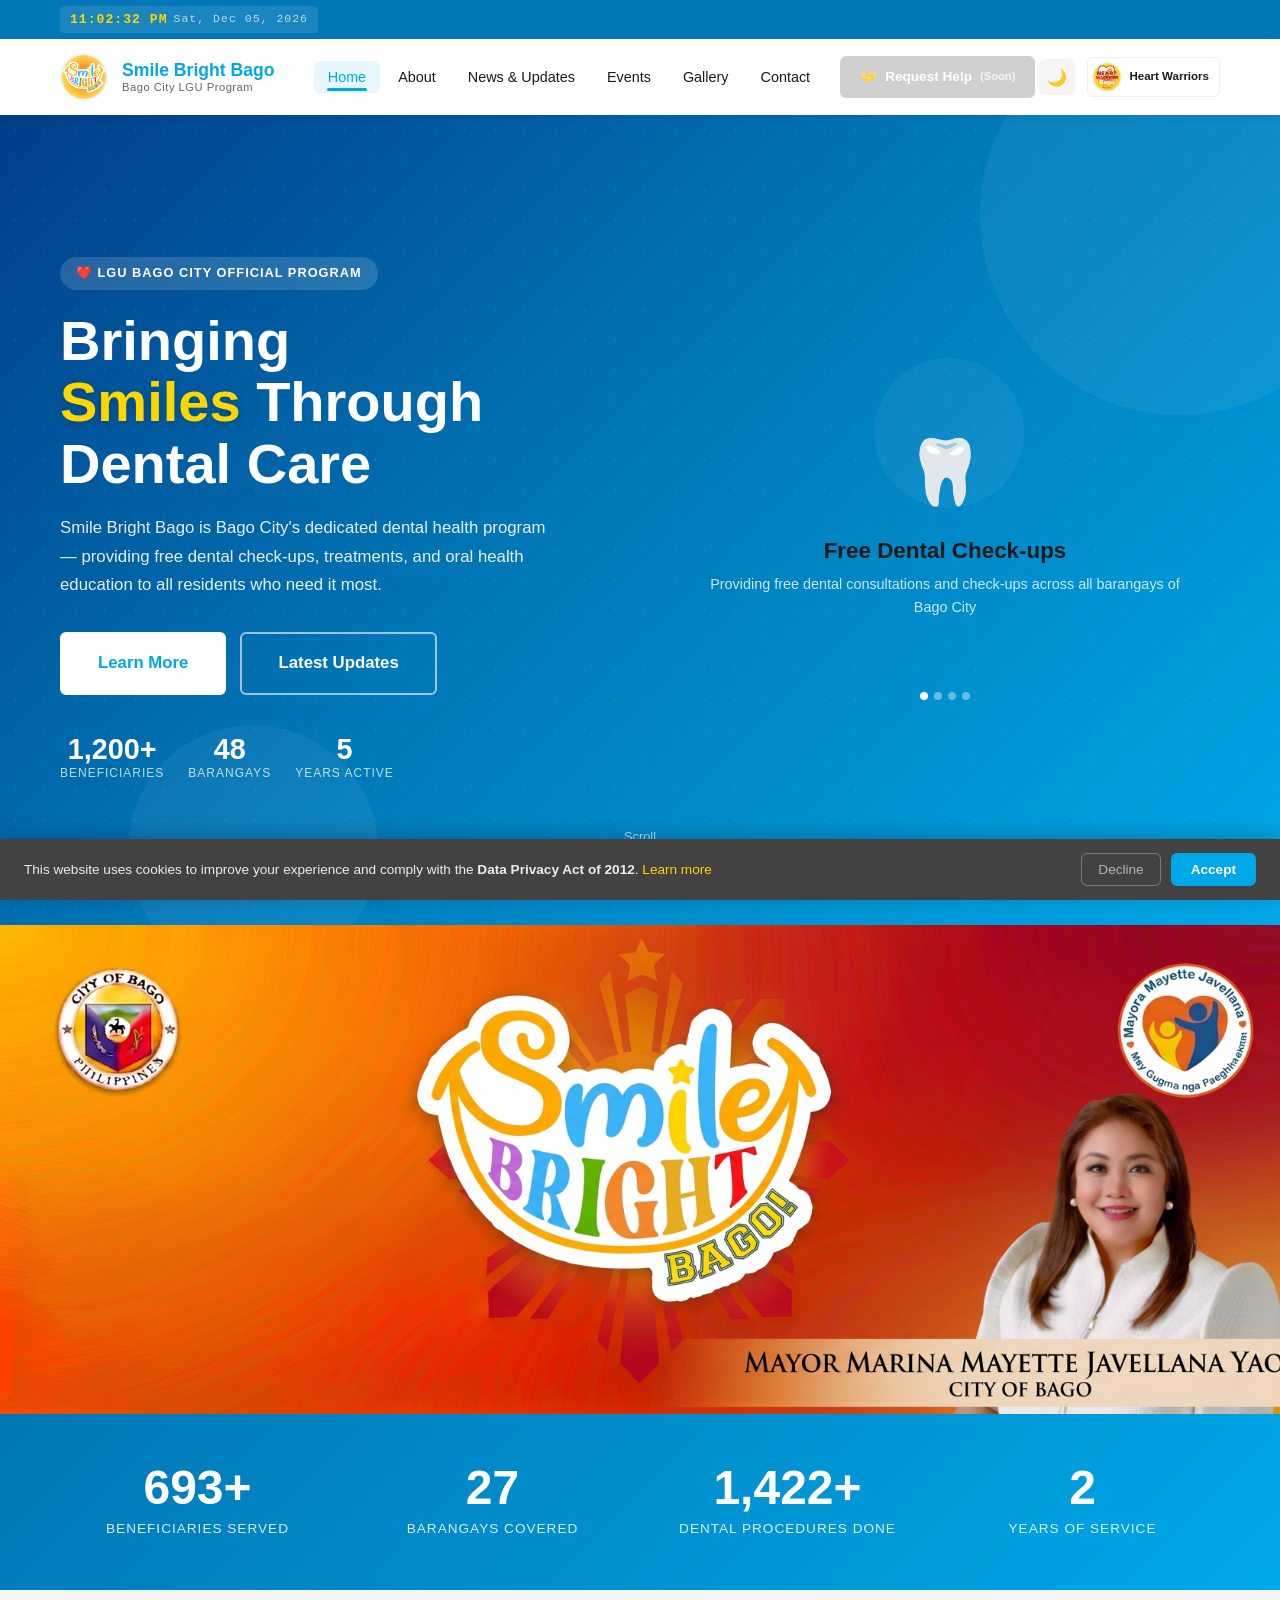
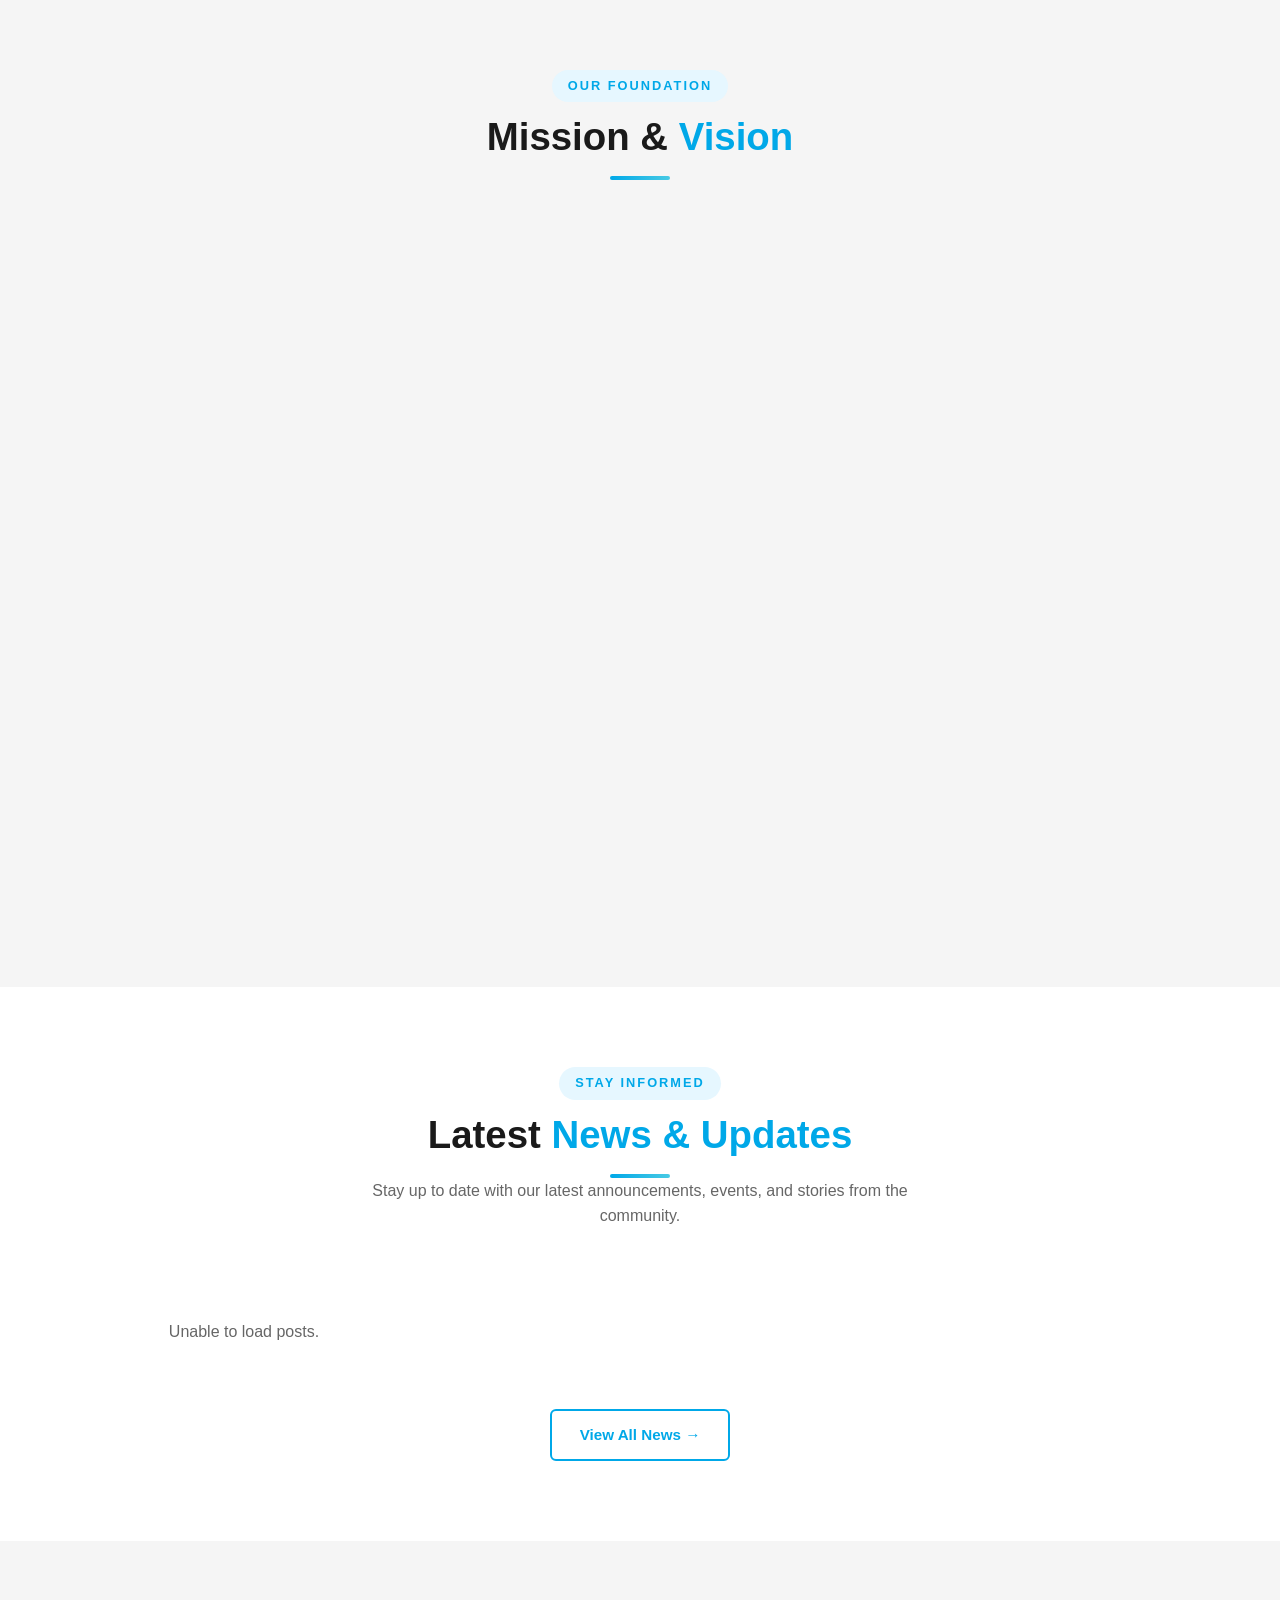
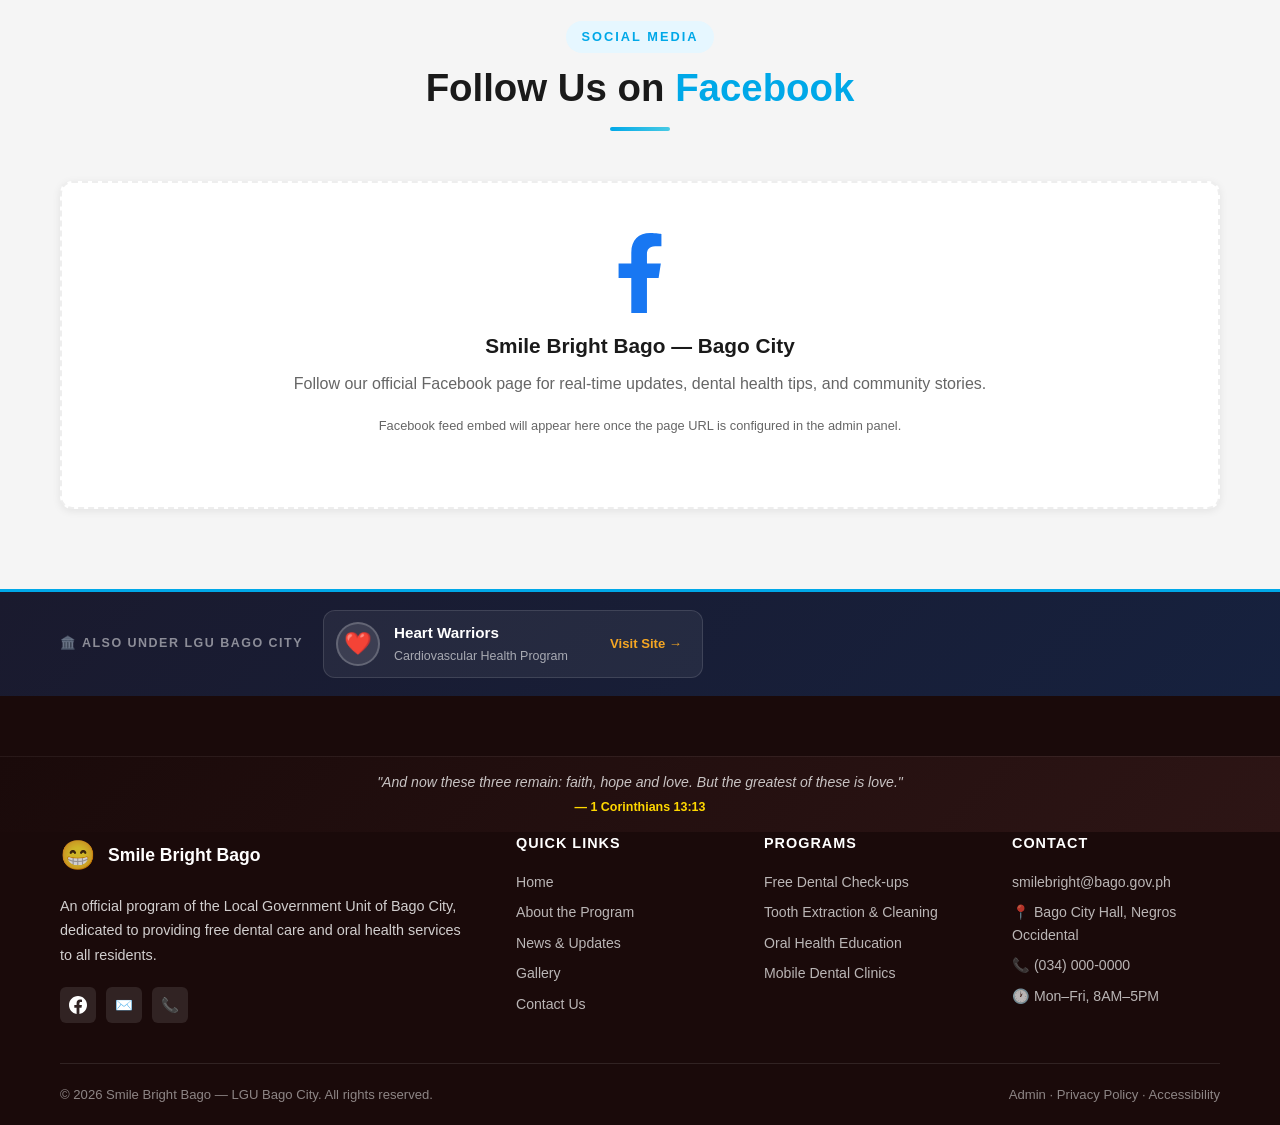
==== index.html @ 0782ac52 "Fix manifest, add SEO tags, og:image, Twitter cards, canonical, sitemap, robots.txt" ====
﻿<!DOCTYPE html>
<html lang="en">
<head>
  <meta charset="UTF-8">
  <meta name="viewport" content="width=device-width, initial-scale=1.0">
  <meta name="description" content="Smile Bright Bago - Official LGU Program of Bago City. Bringing smiles through dental health care.">
  <meta property="og:title" content="Smile Bright Bago | Bago City LGU">
  <meta property="og:description" content="Bringing smiles through dental health in Bago City. Official program website.">
  <meta property="og:type" content="website">
  <meta property="og:url" content="https://smile-bright-bago.vercel.app">
  <meta property="og:image" content="https://smile-bright-bago.vercel.app/assets/images/cover.png">
  <meta property="og:site_name" content="Smile Bright Bago — LGU Bago City">
  <meta name="twitter:card" content="summary_large_image">
  <meta name="twitter:title" content="Smile Bright Bago | Bago City LGU">
  <meta name="twitter:description" content="Bringing smiles through dental health in Bago City. Official program website.">
  <meta name="twitter:image" content="https://smile-bright-bago.vercel.app/assets/images/cover.png">
  <link rel="canonical" href="https://smile-bright-bago.vercel.app">
  <title>Smile Bright Bago | LGU Bago City Program</title>
  <link rel="stylesheet" href="assets/css/main.css">
  <link rel="stylesheet" href="assets/css/mobile-enhancements.css">
  <link rel="icon" href="assets/images/logo.png" type="image/png">
  <link rel="manifest" href="manifest.json">
  <meta name="theme-color" content="#0077b6">
  <meta name="apple-mobile-web-app-capable" content="yes">
  <meta name="apple-mobile-web-app-title" content="Smile Bright Bago">
</head>
<body>

<!-- Top Bar -->
<div class="topbar">
  <div class="container">
    <div class="topbar-left">
      <span id="dyn-topbar-text1">Local Government Unit of Bago City</span>
      <span>|</span>
      <span id="dyn-topbar-text2">Official Program Website</span>
    </div>
    <div class="topbar-right">
      <div class="digital-clock" id="digitalClock">
        
        <span class="clock-time" id="clockTime">--:--:--</span>
        <span class="clock-date" id="clockDate">--- --, ----</span>
      </div>
      <a href="mailto:smilebright@bago.gov.ph">smilebright@bago.gov.ph</a>
      
    </div>
  </div>
</div>

<!-- Header -->
<header class="site-header">
  <div class="container">
    <nav class="navbar">
      <a href="index.html" class="navbar-brand">
        <img src="assets/images/logo.png" alt="Smile Bright Bago Logo" class="brand-logo">
        <div class="brand-text">
          <div class="brand-name" id="dyn-brand-name">Smile Bright Bago</div>
          <div class="brand-sub" id="dyn-brand-tagline">Bago City LGU Program</div>
        </div>
      </a>
      <button class="hamburger" aria-label="Toggle menu" aria-expanded="false">
        <span></span><span></span><span></span>
      </button>
      <ul class="nav-menu">
        <li><a href="index.html" class="nav-link" id="dyn-nav-home">Home</a></li>
        <li><a href="about.html" class="nav-link" id="dyn-nav-about">About</a></li>
        <li><a href="news.html" class="nav-link" id="dyn-nav-news">News & Updates</a></li>
        <li><a href="events.html" class="nav-link" id="dyn-nav-events">Events</a></li>
        <li><a href="gallery.html" class="nav-link" id="dyn-nav-gallery">Gallery</a></li>
        <li><a href="contact.html" class="nav-link" id="dyn-nav-contact">Contact</a></li>
        <li class="nav-cta">
          <a href="#" class="btn btn-disabled btn-sm" title="Coming Soon">
            🤝 <span id="dyn-nav-cta">Request Help</span> <span style="font-size:.7rem;opacity:.8">(Soon)</span>
          </a>
        </li>
        <li>
          <button class="dark-mode-toggle" id="darkModeToggle" aria-label="Toggle dark mode" title="Toggle dark mode">🌙</button>
        </li>
        <li class="nav-sister-site">
          <a href="https://heart-warriors.vercel.app" target="_blank" rel="noopener" class="sister-nav-link" title="Visit Heart Warriors — Cardiovascular Health Program">
            <picture>
              <source srcset="assets/images/hw-logo.webp" type="image/webp">
              <img src="assets/images/hw-logo.png" alt="Heart Warriors" class="sister-nav-logo">
            </picture>
            <span class="sister-nav-label">Heart Warriors</span>
          </a>
        </li>
      </ul>
    </nav>
  </div>
</header>

<!-- Hero -->
<section class="hero">
  <div class="hero-bg-pattern"></div>
  <div class="hero-shapes">
    <div class="hero-shape hero-shape-1"></div>
    <div class="hero-shape hero-shape-2"></div>
    <div class="hero-shape hero-shape-3"></div>
  </div>
  <div class="container">
    <div class="hero-content">
      <div class="hero-text">
        <div class="hero-badge" id="dyn-hero-badge">❤️ LGU Bago City Official Program</div>
        <h1 class="hero-title">
          <span id="dyn-hero-title-line1">Bringing</span><br>
          <span class="highlight" id="dyn-hero-title-highlight">Smiles</span> <span id="dyn-hero-title-line2">Through Dental Care</span>
        </h1>
        <p class="hero-desc" id="dyn-hero-description">
          Smile Bright Bago is Bago City's dedicated dental health program —
          providing free dental check-ups, treatments, and oral health education to all residents who need it most.
        </p>
        <div class="hero-actions">
          <a href="about.html" class="btn btn-white btn-lg" id="dyn-hero-btn1">Learn More</a>
          <a href="news.html" class="btn btn-outline btn-lg" id="dyn-hero-btn2" style="border-color:rgba(255,255,255,.6);color:#fff">
            Latest Updates
          </a>
        </div>
        <div class="hero-stats">
          <div class="hero-stat">
            <div class="stat-num" id="dyn-hero-stat1-num" data-counter data-target="1200" data-suffix="+">0</div>
            <div class="stat-label" id="dyn-hero-stat1-label">Beneficiaries</div>
          </div>
          <div class="hero-stat">
            <div class="stat-num" id="dyn-hero-stat2-num" data-counter data-target="48" data-suffix="">0</div>
            <div class="stat-label" id="dyn-hero-stat2-label">Barangays</div>
          </div>
          <div class="hero-stat">
            <div class="stat-num" id="dyn-hero-stat4-num" data-counter data-target="5" data-suffix="">0</div>
            <div class="stat-label" id="dyn-hero-stat4-label">Years Active</div>
          </div>
        </div>
      </div>
      <div class="hero-image-wrap">
        <div class="hero-img-card" style="height:360px;position:relative;overflow:hidden;display:flex;flex-direction:column;align-items:center;justify-content:center;background:transparent;border:none;box-shadow:none;backdrop-filter:none">

          <!-- Slide 1: Free Dental Check-ups -->
          <div class="hero-slide active" id="slide-0">
            <div style="font-size:4rem;margin-bottom:12px">🦷</div>
            <div class="card-title">Free Dental Check-ups</div>
            <div class="card-sub">Providing free dental consultations and check-ups across all barangays of Bago City</div>
          </div>

          <!-- Slide 2: Dental Treatments -->
          <div class="hero-slide" id="slide-1">
            <div style="font-size:4rem;margin-bottom:12px">😁</div>
            <div class="card-title">Dental Treatments</div>
            <div class="card-sub">Free tooth extraction, cleaning, and basic dental procedures for all residents</div>
          </div>

          <!-- Slide 3: Oral Health Education -->
          <div class="hero-slide" id="slide-2">
            <div style="font-size:4rem;margin-bottom:12px">📚</div>
            <div class="card-title">Oral Health Education</div>
            <div class="card-sub">Mayor Mayette Javellana and LGU Bago City promoting dental health awareness</div>
          </div>

          <!-- Slide 4: Logo -->
          <div class="hero-slide" id="slide-3">
            <img src="assets/images/logo.png" alt="Smile Bright Bago Logo"
                 style="width:130px;height:130px;border-radius:50%;object-fit:cover;margin:0 auto 16px;border:4px solid rgba(255,255,255,.3);box-shadow:0 8px 30px rgba(0,0,0,.2);">
            <div class="card-title" id="dyn-card-title">Smile Bright Bago</div>
            <div class="card-sub" id="dyn-card-subtitle">Bago City, Negros Occidental</div>
          </div>

          <!-- Dots -->
          <div style="display:flex;justify-content:center;gap:6px;margin-top:16px;position:absolute;bottom:0;left:0;right:0">
            <span class="hero-dot active" onclick="goToSlide(0)"></span>
            <span class="hero-dot" onclick="goToSlide(1)"></span>
            <span class="hero-dot" onclick="goToSlide(2)"></span>
            <span class="hero-dot" onclick="goToSlide(3)"></span>
          </div>

        </div>
      </div>
    </div>
  </div>
  <div class="hero-scroll">
    <span>Scroll</span>
    <div class="hero-scroll-line"></div>
  </div>
</section>

<!-- Cover Photo Banner -->
<div class="cover-banner-wrap">
  <picture>
    <img src="assets/images/cover.png"
         alt="Smile Bright Bago City — Mayor Marina Mayette Javellana Yao"
         class="cover-banner-img" loading="eager" fetchpriority="high">
  </picture>
</div>

<!-- Stats Bar -->
<div class="stats-bar">
  <div class="container">
    <div class="stats-grid">
      <div class="stat-item">
        <div class="num" id="dyn-stat1-num" data-counter data-target="1200" data-suffix="+">0</div>
        <div class="label" id="dyn-stat1-label">Beneficiaries Served</div>
      </div>
      <div class="stat-item">
        <div class="num" id="dyn-stat2-num" data-counter data-target="48">0</div>
        <div class="label" id="dyn-stat2-label">Barangays Covered</div>
      </div>
      <div class="stat-item">
        <div class="num" id="dyn-stat3-num" data-counter data-target="2500" data-suffix="+">0</div>
        <div class="label" id="dyn-stat3-label">Dental Procedures Done</div>
      </div>
      <div class="stat-item">
        <div class="num" id="dyn-stat4-num" data-counter data-target="5">0</div>
        <div class="label" id="dyn-stat4-label">Years of Service</div>
      </div>
    </div>
  </div>
</div>

<!-- Mission & Vision -->
<section class="section" style="background:var(--gray-100)">
  <div class="container">
    <div class="section-header" data-aos>
      <span class="section-label">Our Foundation</span>
      <h2 class="section-title">Mission & <span>Vision</span></h2>
      <div class="divider"></div>
    </div>
    <div class="mv-grid stagger-children">
      <div class="mv-card" data-aos>
        <div class="mv-icon">🎯</div>
        <h3>Our Mission</h3>
        <p id="dyn-mission">
          To provide accessible, compassionate, and quality dental health care
          to all residents of Bago City — especially children, senior citizens, and the underprivileged —
          through free dental services, oral health education, and community outreach programs that promote healthy smiles and overall well-being.
        </p>
      </div>
      <div class="mv-card" data-aos>
        <div class="mv-icon">🌟</div>
        <h3>Our Vision</h3>
        <p id="dyn-vision">
          A Bago City where every resident has access to quality dental care, where
          no one suffers from preventable dental problems, and where every child and adult
          enjoys a healthy, confident smile through the support of their local government.
        </p>
      </div>
      <div class="mv-card" data-aos>
        <div class="mv-icon">💪</div>
        <h3>Core Values</h3>
        <p id="dyn-core-values">
          <strong>Compassion</strong> — We serve with genuine care.<br>
          <strong>Integrity</strong> — We act with honesty and transparency.<br>
          <strong>Excellence</strong> — We strive for the best outcomes.<br>
          <strong>Community</strong> — We believe in the power of togetherness.
        </p>
      </div>
      <div class="mv-card" data-aos>
        <div class="mv-icon">🏛️</div>
        <h3>LGU Commitment</h3>
        <p id="dyn-lgu-commitment">
          The Local Government Unit of Bago City fully supports Smile Bright Bago as a flagship
          dental health program, allocating resources, dental professionals, and mobile dental clinics to ensure
          sustainable and impactful service delivery to all barangays.
        </p>
      </div>
    </div>
  </div>
</section>

<!-- Latest News -->
<section class="section">
  <div class="container">
    <div class="section-header" data-aos>
      <span class="section-label">Stay Informed</span>
      <h2 class="section-title">Latest <span>News & Updates</span></h2>
      <div class="divider"></div>
      <p class="section-desc mt-2">Stay up to date with our latest announcements, events, and stories from the community.</p>
    </div>
    <div class="news-grid stagger-children" id="latestPosts">
      <!-- Loaded dynamically -->
      <article class="card news-featured">
        <img class="card-img" src="assets/images/placeholder.jpg" alt="Loading..." style="background:#fdecea">
        <div class="card-body">
          <span class="card-category">Announcements</span>
          <h3 class="card-title"><a href="#">Smile Bright Bago Conducts Free Dental Mission in Barangay Poblacion</a></h3>
          <p class="card-excerpt">The Smile Bright Bago program successfully provided free dental check-ups and treatments to 150 residents in Barangay Poblacion, bringing healthy smiles to the community.</p>
          <div class="card-meta">
            <span>📅 May 1, 2026</span>
            <span>👁 245 views</span>
          </div>
        </div>
      </article>
      <article class="card">
        <img class="card-img" src="assets/images/placeholder.jpg" alt="Loading..." style="background:#fdecea">
        <div class="card-body">
          <span class="card-category">Events</span>
          <h3 class="card-title"><a href="#">Free Dental Mission — Barangay Mailum</a></h3>
          <p class="card-excerpt">Join us for a free dental mission in Barangay Mailum. All residents are welcome for free check-ups, cleaning, and tooth extraction.</p>
          <div class="card-meta"><span>📅 Apr 28, 2026</span></div>
        </div>
      </article>
      <article class="card">
        <img class="card-img" src="assets/images/placeholder.jpg" alt="Loading..." style="background:#fdecea">
        <div class="card-body">
          <span class="card-category">Stories</span>
          <h3 class="card-title"><a href="#">"My Smile is Back!" — Aling Rosa's Story</a></h3>
          <p class="card-excerpt">A touching story of how free dental treatment from Smile Bright Bago gave a 65-year-old grandmother her confidence back.</p>
          <div class="card-meta"><span>📅 Apr 20, 2026</span></div>
        </div>
      </article>
    </div>
    <div class="text-center mt-3" data-aos>
      <a href="news.html" class="btn btn-outline">View All News →</a>
    </div>
  </div>
</section>

<!-- Gallery Preview -->
<section class="section" style="background:var(--gray-100)" id="homeGallerySection">
  <div class="container">
    <div class="section-header" data-aos>
      <span class="section-label">Moments</span>
      <h2 class="section-title">Photo <span>Gallery</span></h2>
      <div class="divider"></div>
    </div>
    <div class="gallery-grid" id="galleryGrid" style="grid-template-columns:repeat(auto-fill,minmax(200px,1fr))"></div>
    <div class="text-center mt-3" data-aos>
      <a href="gallery.html" class="btn btn-outline">View Full Gallery →</a>
    </div>
  </div>
</section>

<!-- Facebook Feed Placeholder -->
<section class="section fb-section">
  <div class="container">
    <div class="section-header" data-aos>
      <span class="section-label">Social Media</span>
      <h2 class="section-title">Follow Us on <span>Facebook</span></h2>
      <div class="divider"></div>
    </div>
    <div class="fb-placeholder" data-aos>
      <div class="fb-icon"><span class="social-icon icon-facebook" style="width:80px;height:80px;display:block;margin:0 auto"></span></div>
      <h3>Smile Bright Bago — Bago City</h3>
      <p>Follow our official Facebook page for real-time updates, dental health tips, and community stories.</p>
      
      <p style="margin-top:16px;font-size:.8rem;color:var(--text-muted)">
        Facebook feed embed will appear here once the page URL is configured in the admin panel.
      </p>
    </div>
  </div>
</section>

<!-- Sister Programs Banner -->
<section class="sister-programs-bar">
  <div class="container">
    <span class="sister-label">🏛️ Also under LGU Bago City</span>
    <a href="https://heart-warriors.vercel.app" target="_blank" rel="noopener" class="sister-link">
      <div class="sister-logo-emoji">❤️</div>
      <div class="sister-info">
        <strong>Heart Warriors</strong>
        <span>Cardiovascular Health Program</span>
      </div>
      <span class="sister-arrow">Visit Site →</span>
    </a>
  </div>
</section>

<!-- Footer -->
<footer class="site-footer">
  <div class="container">
    <div class="footer-grid">
      <div>
        <div class="footer-brand">
          <div style="font-size:1.8rem">😁</div>
          <span class="footer-brand-name">Smile Bright Bago</span>
        </div>
        <p class="footer-desc" id="dyn-footer-desc">
          An official program of the Local Government Unit of Bago City,
          dedicated to providing free dental care and oral health services to all residents.
        </p>
        <div class="footer-social">
          <a href="https://www.facebook.com/profile.php?id=61589233370202" target="_blank" rel="noopener" class="social-btn" title="Facebook">
            <svg xmlns="http://www.w3.org/2000/svg" viewBox="0 0 24 24" width="18" height="18" fill="currentColor" aria-hidden="true"><path d="M24 12.073C24 5.405 18.627 0 12 0S0 5.405 0 12.073C0 18.1 4.388 23.094 10.125 24v-8.437H7.078v-3.49h3.047V9.41c0-3.025 1.792-4.697 4.533-4.697 1.312 0 2.686.236 2.686.236v2.97h-1.513c-1.491 0-1.956.93-1.956 1.886v2.267h3.328l-.532 3.49h-2.796V24C19.612 23.094 24 18.1 24 12.073z"/></svg>
          </a>
          <a href="#" id="dyn-social-email" class="social-btn" title="Email">✉️</a>
          <a href="#" class="social-btn" title="Phone">📞</a>
        </div>
      </div>
      <div class="footer-col">
        <h4 id="dyn-footer-section1">Quick Links</h4>
        <div class="footer-links">
          <a href="index.html">Home</a>
          <a href="about.html">About the Program</a>
          <a href="news.html">News & Updates</a>
          <a href="gallery.html">Gallery</a>
          <a href="contact.html">Contact Us</a>
        </div>
      </div>
      <div class="footer-col">
        <h4 id="dyn-footer-section2">Programs</h4>
        <div class="footer-links">
          <a href="#">Free Dental Check-ups</a>
          <a href="#">Tooth Extraction & Cleaning</a>
          <a href="#">Oral Health Education</a>
          <a href="#">Mobile Dental Clinics</a>
        </div>
      </div>
      <div class="footer-col">
        <h4 id="dyn-footer-section3">Contact</h4>
        <div class="footer-links">
          <a href="mailto:smilebright@bago.gov.ph" id="dyn-social-email"><span id="dyn-social-email-text">smilebright@bago.gov.ph</span></a>
          <a href="#">📍 Bago City Hall, Negros Occidental</a>
          <a href="#" id="dyn-social-phone">📞 (034) 000-0000</a>
          <a href="#">🕐 Mon–Fri, 8AM–5PM</a>
        </div>
      </div>
    </div>
    <div class="footer-bottom">
      <span id="dyn-footer-copyright">© 2026 Smile Bright Bago — LGU Bago City. All rights reserved.</span>
      <span>
        <a href="admin/index.html">Admin</a> ·
        <a href="#">Privacy Policy</a> ·
        <a href="#">Accessibility</a>
      </span>
    </div>
  </div>
</footer>

<!-- Lightbox -->
<div class="lightbox" id="lightbox" role="dialog" aria-modal="true" aria-label="Image viewer">
  <div class="lightbox-inner">
    <button class="lightbox-close" onclick="closeLightbox()" aria-label="Close">✕</button>
    <button class="lightbox-nav lightbox-prev" onclick="lightboxNav(-1)" aria-label="Previous">‹</button>
    <img id="lightboxImg" src="" alt="Gallery image">
    <button class="lightbox-nav lightbox-next" onclick="lightboxNav(1)" aria-label="Next">›</button>
    <p class="lightbox-caption" id="lightboxCaption"></p>
  </div>
</div>

<div class="toast-container"></div>
<script src="assets/js/main.js"></script>
<script src="assets/js/content-loader.js"></script>
</body>
</html>
---- assets/css/main.css ----
/* ============================================================
   Smile Bright Bago - Main Stylesheet
   Dental Health Program | Bago City LGU
   ============================================================ */

/* ---------- CSS Variables ---------- */
:root {
  --red-dark:    #0077b6;
  --red-main:    #00a8e8;
  --red-light:   #48cae4;
  --red-pale:    #e6f7ff;
  --white:       #ffffff;
  --off-white:   #fafafa;
  --gray-100:    #f5f5f5;
  --gray-200:    #eeeeee;
  --gray-400:    #bdbdbd;
  --gray-600:    #757575;
  --gray-800:    #424242;
  --text-dark:   #1a1a1a;
  --text-muted:  #666666;
  --gold:        #f5a623;
  --shadow-sm:   0 2px 8px rgba(0,0,0,.08);
  --shadow-md:   0 4px 20px rgba(0,0,0,.12);
  --shadow-lg:   0 8px 40px rgba(0,0,0,.16);
  --radius-sm:   6px;
  --radius-md:   12px;
  --radius-lg:   20px;
  --transition:  all .3s ease;
  --font-main:   'Segoe UI', Arial, sans-serif;
  --max-width:   1200px;
}

/* ---------- Reset & Base ---------- */
*, *::before, *::after { box-sizing: border-box; margin: 0; padding: 0; }
html { scroll-behavior: smooth; font-size: 16px; }
body {
  font-family: var(--font-main);
  color: var(--text-dark);
  background: var(--white);
  line-height: 1.6;
  overflow-x: hidden;
}
img { max-width: 100%; height: auto; display: block; }
a { color: var(--red-main); text-decoration: none; transition: var(--transition); }
a:hover { color: var(--red-dark); }
ul { list-style: none; }
button { cursor: pointer; font-family: var(--font-main); }
input, textarea, select { font-family: var(--font-main); }

/* ---------- Utility ---------- */
.container { max-width: var(--max-width); margin: 0 auto; padding: 0 20px; }
.section { padding: 80px 0; }
.section-sm { padding: 50px 0; }
.text-center { text-align: center; }
.text-muted { color: var(--text-muted); }
.d-flex { display: flex; }
.align-center { align-items: center; }
.justify-between { justify-content: space-between; }
.gap-1 { gap: 8px; }
.gap-2 { gap: 16px; }
.gap-3 { gap: 24px; }
.mt-1 { margin-top: 8px; }
.mt-2 { margin-top: 16px; }
.mt-3 { margin-top: 24px; }
.mb-1 { margin-bottom: 8px; }
.mb-2 { margin-bottom: 16px; }
.mb-3 { margin-bottom: 24px; }
.hidden { display: none !important; }
.sr-only { position: absolute; width: 1px; height: 1px; overflow: hidden; clip: rect(0,0,0,0); }

/* ---------- Buttons ---------- */
.btn {
  display: inline-flex; align-items: center; gap: 8px;
  padding: 12px 28px; border-radius: var(--radius-sm);
  font-size: .95rem; font-weight: 600; border: 2px solid transparent;
  transition: var(--transition); white-space: nowrap;
}
.btn-primary {
  background: var(--red-main); color: var(--white); border-color: var(--red-main);
}
.btn-primary:hover {
  background: var(--red-dark); border-color: var(--red-dark); color: var(--white);
  transform: translateY(-2px); box-shadow: var(--shadow-md);
}
.btn-outline {
  background: transparent; color: var(--red-main); border-color: var(--red-main);
}
.btn-outline:hover {
  background: var(--red-main); color: var(--white);
  transform: translateY(-2px); box-shadow: var(--shadow-md);
}
.btn-white {
  background: var(--white); color: var(--red-main); border-color: var(--white);
}
.btn-white:hover {
  background: var(--red-pale); color: var(--red-dark);
  transform: translateY(-2px); box-shadow: var(--shadow-md);
}
.btn-sm { padding: 8px 18px; font-size: .85rem; }
.btn-lg { padding: 16px 36px; font-size: 1.05rem; }
.btn-disabled {
  background: var(--gray-400); color: var(--white); border-color: var(--gray-400);
  cursor: not-allowed; opacity: .7;
}
.btn-disabled:hover { transform: none; box-shadow: none; }

/* ---------- Section Headers ---------- */
.section-header { text-align: center; margin-bottom: 50px; }
.section-label {
  display: inline-block; background: var(--red-pale); color: var(--red-main);
  font-size: .8rem; font-weight: 700; letter-spacing: 2px; text-transform: uppercase;
  padding: 6px 16px; border-radius: 50px; margin-bottom: 12px;
}
.section-title {
  font-size: clamp(1.6rem, 3vw, 2.4rem); font-weight: 800;
  color: var(--text-dark); line-height: 1.2; margin-bottom: 14px;
}
.section-title span { color: var(--red-main); }
.section-desc { font-size: 1rem; color: var(--text-muted); max-width: 600px; margin: 0 auto; }
.divider {
  width: 60px; height: 4px; background: linear-gradient(90deg, var(--red-main), var(--red-light));
  border-radius: 2px; margin: 16px auto 0;
}

/* ---------- Top Bar ---------- */
.topbar {
  background: var(--red-dark); color: rgba(255,255,255,.85);
  font-size: .8rem; padding: 6px 0;
}
.topbar .container {
  display: flex; justify-content: space-between; align-items: center; flex-wrap: wrap; gap: 8px;
}
.topbar a { color: rgba(255,255,255,.85); }
.topbar a:hover { color: var(--white); }
.topbar-left, .topbar-right { display: flex; align-items: center; gap: 16px; }
/* Hide topbar-left text and email link, keep only the clock */
.topbar-left { display: none !important; }
.topbar-right a { display: none !important; }
.topbar .social-icon { display: none !important; }

/* ---------- Header / Navbar ---------- */
.site-header {
  background: var(--white); box-shadow: var(--shadow-sm);
  position: sticky; top: 0; z-index: 1000;
  transition: var(--transition);
}
.site-header.scrolled { box-shadow: var(--shadow-md); }
.navbar { display: flex; align-items: center; justify-content: space-between; padding: 14px 0; }
.navbar-brand { 
  display: flex; 
  align-items: center; 
  gap: 14px; 
  text-decoration: none;
}
.brand-logo {
  width: 48px; 
  height: 48px; 
  border-radius: 50%;
  object-fit: cover; 
  border: 2px solid var(--red-pale);
  flex-shrink: 0;
}
.brand-text {
  display: flex;
  flex-direction: column;
  justify-content: center;
}
.brand-text .brand-name {
  font-size: 1.1rem; 
  font-weight: 800; 
  color: var(--red-main); 
  line-height: 1.2;
  margin: 0;
  padding: 0;
}
.brand-text .brand-sub {
  font-size: .7rem; 
  color: var(--text-muted); 
  letter-spacing: .5px; 
  line-height: 1.2;
  margin: 0;
  padding: 0;
}
.nav-menu { display: flex; align-items: center; gap: 4px; }
.nav-link {
  padding: 8px 14px; border-radius: var(--radius-sm); font-size: .9rem;
  font-weight: 500; color: var(--text-dark); transition: var(--transition);
  position: relative;
}
.nav-link:hover, .nav-link.active {
  color: var(--red-main); background: var(--red-pale);
}
.nav-link.active::after {
  content: ''; position: absolute; bottom: 2px; left: 50%; transform: translateX(-50%);
  width: 20px; height: 3px; background: var(--red-main); border-radius: 2px;
}
.nav-cta { margin-left: 12px; }
.hamburger {
  display: none; flex-direction: column; gap: 5px;
  background: none; border: none; padding: 4px;
}
.hamburger span {
  display: block; width: 24px; height: 2px;
  background: var(--text-dark); border-radius: 2px; transition: var(--transition);
}
.hamburger.open span:nth-child(1) { transform: translateY(7px) rotate(45deg); }
.hamburger.open span:nth-child(2) { opacity: 0; }
.hamburger.open span:nth-child(3) { transform: translateY(-7px) rotate(-45deg); }

/* ---------- Hero ---------- */
.hero {
  position: relative; min-height: 90vh; display: flex; align-items: center;
  background: linear-gradient(135deg, #023e8a 0%, var(--red-dark) 45%, var(--red-main) 100%);
  overflow: hidden;
}
.hero-bg-pattern {
  position: absolute; inset: 0; opacity: .06;
  background-image: radial-gradient(circle, #fff 1px, transparent 1px);
  background-size: 30px 30px;
}
.hero-shapes { position: absolute; inset: 0; pointer-events: none; }
.hero-shape {
  position: absolute; border-radius: 50%;
  background: rgba(255,255,255,.05);
}
.hero-shape-1 { width: 400px; height: 400px; top: -100px; right: -100px; }
.hero-shape-2 { width: 250px; height: 250px; bottom: -50px; left: 10%; }
.hero-shape-3 { width: 150px; height: 150px; top: 30%; right: 20%; }
.hero-content {
  position: relative; z-index: 2; display: grid;
  grid-template-columns: 1fr 1fr; gap: 60px; align-items: center;
  padding: 80px 0;
}
.hero-badge {
  display: inline-flex; align-items: center; gap: 8px;
  background: rgba(255,255,255,.15); color: var(--white);
  padding: 6px 16px; border-radius: 50px; font-size: .8rem;
  font-weight: 600; letter-spacing: 1px; text-transform: uppercase;
  margin-bottom: 20px; backdrop-filter: blur(10px);
}
.hero-title {
  font-size: clamp(2rem, 5vw, 3.5rem); font-weight: 900;
  color: var(--white); line-height: 1.1; margin-bottom: 20px;
}
.hero-title .highlight {
  color: #ffd700; text-shadow: 0 2px 10px rgba(0,0,0,.2);
}
.hero-desc {
  font-size: 1.05rem; color: rgba(255,255,255,.9);
  line-height: 1.7; margin-bottom: 32px; max-width: 500px;
}
.hero-actions { display: flex; gap: 14px; flex-wrap: wrap; }
.hero-stats {
  display: flex; gap: 24px; margin-top: 40px; flex-wrap: wrap;
}
.hero-stat { text-align: center; }
.hero-stat .stat-num {
  font-size: 1.8rem; font-weight: 900; color: var(--white); line-height: 1;
}
.hero-stat .stat-label {
  font-size: .75rem; color: rgba(255,255,255,.75); text-transform: uppercase; letter-spacing: 1px;
}
.hero-image-wrap {
  display: flex; justify-content: center; align-items: center; position: relative;
}
.hero-img-card {
  background: rgba(255,255,255,.1); backdrop-filter: blur(20px);
  border: 1px solid rgba(255,255,255,.2); border-radius: var(--radius-lg);
  padding: 30px; text-align: center; color: var(--white);
  animation: floatCard 4s ease-in-out infinite;
}
.hero-img-card .card-icon { font-size: 5rem; margin-bottom: 16px; }
.hero-img-card .card-title { font-size: 1.4rem; font-weight: 700; margin-bottom: 8px; }
.hero-img-card .card-sub { font-size: .9rem; opacity: .8; }

/* Hero card slides */
.hero-slide {
  display: none;
  flex-direction: column;
  align-items: center;
  justify-content: center;
  text-align: center;
  width: 100%;
  height: 280px;
  animation: fadeInUp .4s ease;
}
.hero-slide.active { display: flex; }
.hero-dot {
  width: 8px; height: 8px; border-radius: 50%;
  background: rgba(255,255,255,.4); cursor: pointer;
  transition: background .3s;
}
.hero-dot.active { background: #fff; }
.hero-scroll {
  position: absolute; bottom: 30px; left: 50%; transform: translateX(-50%);
  display: flex; flex-direction: column; align-items: center; gap: 8px;
  color: rgba(255,255,255,.7); font-size: .8rem; z-index: 2;
  animation: bounce 2s infinite;
}
.hero-scroll-line {
  width: 1px; height: 40px;
  background: linear-gradient(to bottom, rgba(255,255,255,.7), transparent);
}

/* ---------- Cards ---------- */
.card {
  background: var(--white); border-radius: var(--radius-md);
  box-shadow: var(--shadow-sm); overflow: hidden;
  transition: var(--transition);
}
.card:hover { transform: translateY(-4px); box-shadow: var(--shadow-md); }
.card-img { width: 100%; height: 200px; object-fit: cover; }
.card-body { padding: 20px; }
.card-category {
  display: inline-block; font-size: .75rem; font-weight: 700;
  text-transform: uppercase; letter-spacing: 1px;
  color: var(--red-main); background: var(--red-pale);
  padding: 3px 10px; border-radius: 50px; margin-bottom: 10px;
}
.card-title { font-size: 1.05rem; font-weight: 700; color: var(--text-dark); margin-bottom: 8px; line-height: 1.3; }
.card-title a { color: inherit; }
.card-title a:hover { color: var(--red-main); }
.card-excerpt { font-size: .9rem; color: var(--text-muted); line-height: 1.6; margin-bottom: 14px; }
.card-meta { display: flex; align-items: center; gap: 12px; font-size: .8rem; color: var(--gray-600); }
.card-meta span { display: flex; align-items: center; gap: 4px; }

/* ---------- News Grid ---------- */
.news-grid { display: grid; grid-template-columns: repeat(3, 1fr); gap: 28px; }
.news-grid .card-img { height: 220px; }
.news-featured { grid-column: span 2; }
.news-featured .card-img { height: 300px; }

/* ---------- Mission Vision ---------- */
.mv-grid { display: grid; grid-template-columns: 1fr 1fr; gap: 30px; }
.mv-card {
  background: var(--white); border-radius: var(--radius-md);
  padding: 36px; box-shadow: var(--shadow-sm);
  border-top: 4px solid var(--red-main); transition: var(--transition);
}
.mv-card:hover { box-shadow: var(--shadow-md); transform: translateY(-3px); }
.mv-icon { font-size: 2.5rem; margin-bottom: 16px; }
.mv-card h3 { font-size: 1.3rem; font-weight: 800; color: var(--red-main); margin-bottom: 12px; }
.mv-card p { color: var(--text-muted); line-height: 1.7; }

/* ---------- Stats Bar ---------- */
.stats-bar {
  background: linear-gradient(135deg, var(--red-dark), var(--red-main));
  padding: 50px 0;
}
.stats-grid { display: grid; grid-template-columns: repeat(4, 1fr); gap: 20px; text-align: center; }
.stat-item { color: var(--white); }
.stat-item .num {
  font-size: clamp(2rem, 4vw, 3rem); font-weight: 900; line-height: 1;
  margin-bottom: 6px;
}
.stat-item .label { font-size: .85rem; opacity: .85; text-transform: uppercase; letter-spacing: 1px; }

/* ---------- Gallery Grid ---------- */
.gallery-grid { display: grid; grid-template-columns: repeat(4, 1fr); gap: 12px; }
.gallery-item {
  position: relative; border-radius: var(--radius-sm); overflow: hidden;
  aspect-ratio: 1; cursor: pointer; background: #e5e7eb;
}
.gallery-item img { width: 100%; height: 100%; object-fit: cover; transition: transform .4s ease; }
.gallery-item:hover img { transform: scale(1.08); }
.gallery-overlay {
  position: absolute; inset: 0;
  background: linear-gradient(to top, rgba(179,71,0,.8), transparent);
  opacity: 0; transition: var(--transition);
  display: flex; align-items: flex-end; padding: 14px;
}
.gallery-item:hover .gallery-overlay { opacity: 1; }
.gallery-overlay span { color: var(--white); font-size: .85rem; font-weight: 600; }
.gallery-item.wide { grid-column: span 2; }
.gallery-item.tall { grid-row: span 2; }

/* ---------- Lightbox ---------- */
.lightbox {
  position: fixed; inset: 0; background: rgba(0,0,0,.92);
  z-index: 9999; display: flex; align-items: center; justify-content: center;
  opacity: 0; pointer-events: none; transition: opacity .3s ease;
}
.lightbox.open { opacity: 1; pointer-events: all; }
.lightbox-inner { position: relative; max-width: 90vw; max-height: 90vh; }
.lightbox-inner img { max-width: 90vw; max-height: 85vh; border-radius: var(--radius-sm); object-fit: contain; }
.lightbox-close {
  position: absolute; top: -40px; right: 0;
  background: none; border: none; color: var(--white);
  font-size: 1.8rem; line-height: 1; padding: 4px;
}
.lightbox-nav {
  position: absolute; top: 50%; transform: translateY(-50%);
  background: rgba(255,255,255,.15); border: none; color: var(--white);
  width: 44px; height: 44px; border-radius: 50%; font-size: 1.2rem;
  display: flex; align-items: center; justify-content: center;
  transition: var(--transition); backdrop-filter: blur(10px);
}
.lightbox-nav:hover { background: rgba(255,255,255,.3); }
.lightbox-prev { left: -60px; }
.lightbox-next { right: -60px; }
.lightbox-caption {
  text-align: center; color: rgba(255,255,255,.8);
  font-size: .9rem; margin-top: 12px;
}

/* ---------- Contact ---------- */
.contact-grid { display: grid; grid-template-columns: 1fr 1.5fr; gap: 50px; align-items: start; }
.contact-info-card {
  background: var(--white); border-radius: var(--radius-md);
  padding: 36px; box-shadow: var(--shadow-sm);
}
.contact-info-item { display: flex; gap: 16px; margin-bottom: 24px; }
.contact-info-item:last-child { margin-bottom: 0; }
.contact-icon {
  width: 44px; height: 44px; border-radius: var(--radius-sm);
  background: var(--red-pale); color: var(--red-main);
  display: flex; align-items: center; justify-content: center;
  font-size: 1.1rem; flex-shrink: 0;
}
.contact-info-item h4 { font-size: .85rem; font-weight: 700; color: var(--text-muted); text-transform: uppercase; letter-spacing: 1px; margin-bottom: 4px; }
.contact-info-item p { font-size: .95rem; color: var(--text-dark); }
.contact-form-card {
  background: var(--white); border-radius: var(--radius-md);
  padding: 36px; box-shadow: var(--shadow-sm);
}
.form-group { margin-bottom: 20px; }
.form-group label { display: block; font-size: .85rem; font-weight: 600; color: var(--text-dark); margin-bottom: 6px; }
.form-control {
  width: 100%; padding: 12px 16px; border: 2px solid var(--gray-200);
  border-radius: var(--radius-sm); font-size: .95rem; color: var(--text-dark);
  transition: var(--transition); background: var(--white);
}
.form-control:focus { outline: none; border-color: var(--red-main); box-shadow: 0 0 0 3px rgba(224,92,0,.15); }
.form-control::placeholder { color: var(--gray-400); }
textarea.form-control { resize: vertical; min-height: 130px; }
.form-row { display: grid; grid-template-columns: 1fr 1fr; gap: 16px; }
.map-placeholder {
  background: var(--gray-100); border-radius: var(--radius-md);
  height: 250px; display: flex; align-items: center; justify-content: center;
  color: var(--text-muted); font-size: .9rem; margin-top: 24px;
  border: 2px dashed var(--gray-200); flex-direction: column; gap: 8px;
}
.map-placeholder .map-icon { font-size: 2.5rem; }

/* ---------- Page Hero (inner pages) ---------- */
.page-hero {
  background: linear-gradient(135deg, var(--red-dark), var(--red-main));
  padding: 70px 0 50px; text-align: center; position: relative; overflow: hidden;
}
.page-hero::before {
  content: ''; position: absolute; inset: 0; opacity: .05;
  background-image: radial-gradient(circle, #fff 1px, transparent 1px);
  background-size: 25px 25px;
}
.page-hero-content { position: relative; z-index: 1; }
.page-hero h1 { font-size: clamp(1.8rem, 4vw, 3rem); font-weight: 900; color: var(--white); margin-bottom: 10px; }
.page-hero p { font-size: 1rem; color: rgba(255,255,255,.85); max-width: 500px; margin: 0 auto 16px; }
.breadcrumb { display: flex; align-items: center; justify-content: center; gap: 8px; font-size: .85rem; color: rgba(255,255,255,.7); }
.breadcrumb a { color: rgba(255,255,255,.7); }
.breadcrumb a:hover { color: var(--white); }
.breadcrumb-sep { opacity: .5; }

/* ---------- News / Blog ---------- */
.news-filter { display: flex; gap: 10px; flex-wrap: wrap; margin-bottom: 36px; }
.filter-btn {
  padding: 8px 20px; border-radius: 50px; font-size: .85rem; font-weight: 600;
  border: 2px solid var(--gray-200); background: var(--white); color: var(--text-muted);
  transition: var(--transition); cursor: pointer;
}
.filter-btn:hover, .filter-btn.active {
  border-color: var(--red-main); background: var(--red-main); color: var(--white);
}
.news-list { display: grid; grid-template-columns: repeat(3, 1fr); gap: 28px; }
.news-list .card-img { height: 200px; }
.pagination { display: flex; justify-content: center; gap: 8px; margin-top: 50px; }
.page-btn {
  width: 40px; height: 40px; border-radius: var(--radius-sm);
  border: 2px solid var(--gray-200); background: var(--white);
  color: var(--text-dark); font-size: .9rem; font-weight: 600;
  display: flex; align-items: center; justify-content: center;
  transition: var(--transition); cursor: pointer;
}
.page-btn:hover, .page-btn.active {
  border-color: var(--red-main); background: var(--red-main); color: var(--white);
}

/* ---------- About ---------- */
.about-intro { display: grid; grid-template-columns: 1fr 1fr; gap: 60px; align-items: center; }
.about-img-wrap { position: relative; }
.about-img {
  width: 100%; border-radius: var(--radius-lg); box-shadow: var(--shadow-lg);
  aspect-ratio: 4/3; object-fit: cover;
}
.about-img-badge {
  position: absolute; bottom: -20px; right: -20px;
  background: var(--red-main); color: var(--white);
  padding: 20px 24px; border-radius: var(--radius-md);
  text-align: center; box-shadow: var(--shadow-md);
}
.about-img-badge .badge-num { font-size: 2rem; font-weight: 900; line-height: 1; }
.about-img-badge .badge-text { font-size: .75rem; opacity: .9; }
.about-text h2 { font-size: clamp(1.5rem, 3vw, 2.2rem); font-weight: 800; color: var(--text-dark); margin-bottom: 16px; }
.about-text h2 span { color: var(--red-main); }
.about-text p { color: var(--text-muted); line-height: 1.8; margin-bottom: 16px; }
.about-highlights { display: flex; flex-direction: column; gap: 12px; margin-top: 24px; }
.highlight-item { display: flex; align-items: flex-start; gap: 12px; }
.highlight-icon { color: var(--red-main); font-size: 1.1rem; margin-top: 2px; flex-shrink: 0; }
.highlight-item p { font-size: .95rem; color: var(--text-muted); }

/* ---------- Team ---------- */
.team-grid { display: grid; grid-template-columns: repeat(4, 1fr); gap: 24px; }
.team-card { text-align: center; }
.team-avatar {
  width: 100px; height: 100px; border-radius: 50%; object-fit: cover;
  margin: 0 auto 14px; border: 3px solid var(--red-pale);
  background: var(--gray-100); display: flex; align-items: center; justify-content: center;
  font-size: 2.5rem;
}
.team-card h4 { font-size: 1rem; font-weight: 700; color: var(--text-dark); margin-bottom: 4px; }
.team-card p { font-size: .85rem; color: var(--red-main); font-weight: 600; }

/* ---------- Facebook Feed Placeholder ---------- */
.fb-section { background: var(--gray-100); }
.fb-placeholder {
  background: var(--white); border-radius: var(--radius-md);
  padding: 50px; text-align: center; box-shadow: var(--shadow-sm);
  border: 2px dashed var(--gray-200);
}
.fb-icon { font-size: 3.5rem; margin-bottom: 16px; color: #1877f2; }
.fb-placeholder h3 { font-size: 1.3rem; font-weight: 700; margin-bottom: 8px; }
.fb-placeholder p { color: var(--text-muted); margin-bottom: 20px; }

/* ---------- Footer ---------- */
.site-footer {
  background: #1a0a0a; color: rgba(255,255,255,.8);
  padding: 60px 0 0;
}
.footer-grid { display: grid; grid-template-columns: 2fr 1fr 1fr 1fr; gap: 40px; margin-bottom: 40px; }
.footer-brand { display: flex; align-items: center; gap: 12px; margin-bottom: 16px; }
.footer-logo { width: 44px; height: 44px; border-radius: 50%; object-fit: cover; }
.footer-brand-name { font-size: 1.1rem; font-weight: 800; color: var(--white); }
.footer-desc { font-size: .9rem; line-height: 1.7; margin-bottom: 20px; }
.footer-social { display: flex; gap: 10px; }
.social-btn {
  width: 36px; height: 36px; border-radius: var(--radius-sm);
  background: rgba(255,255,255,.1); color: var(--white);
  display: flex; align-items: center; justify-content: center;
  font-size: .9rem; transition: var(--transition);
}
.social-btn:hover { background: var(--red-main); color: var(--white); transform: translateY(-2px); }
.footer-col h4 { font-size: .9rem; font-weight: 700; color: var(--white); margin-bottom: 16px; text-transform: uppercase; letter-spacing: 1px; }
.footer-links { display: flex; flex-direction: column; gap: 8px; }
.footer-links a { font-size: .88rem; color: rgba(255,255,255,.7); transition: var(--transition); }
.footer-links a:hover { color: var(--white); padding-left: 4px; }
.footer-bottom {
  border-top: 1px solid rgba(255,255,255,.1);
  padding: 20px 0; display: flex; justify-content: space-between;
  align-items: center; flex-wrap: wrap; gap: 10px; font-size: .82rem;
  color: rgba(255,255,255,.5);
}
.footer-bottom a { color: rgba(255,255,255,.5); }
.footer-bottom a:hover { color: var(--white); }

/* ---------- Toast Notifications ---------- */
.toast-container { position: fixed; bottom: 24px; right: 24px; z-index: 9998; display: flex; flex-direction: column; gap: 10px; }
.toast {
  background: var(--white); border-radius: var(--radius-sm);
  padding: 14px 20px; box-shadow: var(--shadow-lg);
  display: flex; align-items: center; gap: 12px;
  min-width: 280px; max-width: 380px;
  animation: slideInRight .3s ease;
  border-left: 4px solid var(--red-main);
}
.toast.success { border-color: #27ae60; }
.toast.error { border-color: var(--red-main); }
.toast.info { border-color: #2980b9; }
.toast-icon { font-size: 1.2rem; }
.toast-msg { font-size: .9rem; color: var(--text-dark); flex: 1; }
.toast-close { background: none; border: none; color: var(--gray-400); font-size: 1rem; padding: 0; }

/* ---------- Loading Spinner ---------- */
.spinner {
  width: 40px; height: 40px; border-radius: 50%;
  border: 3px solid var(--gray-200); border-top-color: var(--red-main);
  animation: spin .8s linear infinite; margin: 0 auto;
}
.loading-overlay {
  position: fixed; inset: 0; background: rgba(255,255,255,.9);
  z-index: 9997; display: flex; align-items: center; justify-content: center;
  flex-direction: column; gap: 16px;
}
.loading-overlay p { color: var(--text-muted); font-size: .9rem; }

/* ---------- Animations ---------- */
@keyframes floatCard { 0%,100% { transform: translateY(0); } 50% { transform: translateY(-12px); } }
@keyframes bounce { 0%,100% { transform: translateX(-50%) translateY(0); } 50% { transform: translateX(-50%) translateY(-8px); } }
@keyframes spin { to { transform: rotate(360deg); } }
@keyframes slideInRight { from { transform: translateX(100%); opacity: 0; } to { transform: translateX(0); opacity: 1; } }
@keyframes fadeInUp { from { transform: translateY(30px); opacity: 0; } to { transform: translateY(0); opacity: 1; } }
@keyframes fadeIn { from { opacity: 0; } to { opacity: 1; } }
.animate-fadeInUp { animation: fadeInUp .6s ease forwards; }
.animate-fadeIn { animation: fadeIn .5s ease forwards; }
[data-aos] { opacity: 0; transform: translateY(20px); transition: opacity .6s ease, transform .6s ease; }
[data-aos].aos-animate { opacity: 1; transform: translateY(0); }

/* ---------- Responsive ---------- */
@media (max-width: 1024px) {
  .news-grid { grid-template-columns: repeat(2, 1fr); }
  .news-featured { grid-column: span 2; }
  .footer-grid { grid-template-columns: 1fr 1fr; }
  .team-grid { grid-template-columns: repeat(2, 1fr); }
  .gallery-grid { grid-template-columns: repeat(3, 1fr); }
  .stats-grid { grid-template-columns: repeat(2, 1fr); gap: 30px; }
}
@media (max-width: 768px) {
  .section { padding: 50px 0; }
  .hero-content { grid-template-columns: 1fr; gap: 30px; text-align: center; }
  .hero-image-wrap { display: none; }
  .hero-actions { justify-content: center; }
  .hero-stats { justify-content: center; }
  .mv-grid { grid-template-columns: 1fr; }
  .about-intro { grid-template-columns: 1fr; }
  .about-img-badge { display: none; }
  .contact-grid { grid-template-columns: 1fr; }
  .news-grid, .news-list { grid-template-columns: 1fr; }
  .news-featured { grid-column: span 1; }
  .gallery-grid { grid-template-columns: repeat(2, 1fr); }
  .form-row { grid-template-columns: 1fr; }
  .footer-grid { grid-template-columns: 1fr; }
  .hamburger { display: flex; }
  .nav-menu {
    display: none; position: absolute; top: 100%; left: 0; right: 0;
    background: var(--white); flex-direction: column; padding: 16px;
    box-shadow: var(--shadow-md); border-top: 2px solid var(--red-pale);
  }
  .nav-menu.open { display: flex; }
  .nav-cta { margin-left: 0; width: 100%; }
  .nav-cta .btn { width: 100%; justify-content: center; }
  .topbar-left { display: none; }
  .lightbox-prev { left: -44px; }
  .lightbox-next { right: -44px; }
}
@media (max-width: 480px) {
  .gallery-grid { grid-template-columns: repeat(2, 1fr); }
  .stats-grid { grid-template-columns: repeat(2, 1fr); }
  .team-grid { grid-template-columns: repeat(2, 1fr); }
  .hero-title { font-size: 1.8rem; }
  .btn-lg { padding: 13px 24px; font-size: .95rem; }
}

/* ============================================================
   Cover Banner Animation
   ============================================================ */
.cover-banner-wrap {
  width: 100%;
  background: #1a0a0a;
  line-height: 0;
  overflow: hidden;
  opacity: 0;
  transform: translateY(40px);
  transition: opacity .9s ease, transform .9s ease;
}
.cover-banner-wrap.revealed {
  opacity: 1;
  transform: translateY(0);
}
.cover-banner-img {
  width: 100%;
  height: auto;
  display: block;
  transform: scale(1.04);
  transition: transform 1.2s ease;
}
.cover-banner-wrap.revealed .cover-banner-img {
  transform: scale(1);
}

/* ============================================================
   Page Load — Smooth entrance for whole page
   ============================================================ */
.page-loaded .site-header {
  animation: slideDown .6s ease forwards;
}
.page-loaded .hero {
  animation: fadeIn .8s ease forwards;
}
@keyframes slideDown {
  from { transform: translateY(-100%); opacity: 0; }
  to   { transform: translateY(0);     opacity: 1; }
}

/* ============================================================
   Hero text stagger animation
   ============================================================ */
.hero-badge    { animation: fadeInUp .6s ease .1s both; }
.hero-title    { animation: fadeInUp .6s ease .25s both; }
.hero-desc     { animation: fadeInUp .6s ease .4s both; }
.hero-actions  { animation: fadeInUp .6s ease .55s both; }
.hero-stats    { animation: fadeInUp .6s ease .7s both; }
.hero-img-card { animation: fadeInUp .7s ease .5s both; }

/* ============================================================
   Stats bar count-up pulse
   ============================================================ */
.stat-item .num {
  display: inline-block;
  transition: transform .15s ease;
}
.stat-item .num.pulse {
  transform: scale(1.15);
}

/* ============================================================
   Card hover — lift + glow
   ============================================================ */
.card {
  transition: transform .3s ease, box-shadow .3s ease;
}
.card:hover {
  transform: translateY(-6px);
  box-shadow: 0 12px 40px rgba(224,92,0,.15);
}

/* ============================================================
   Nav link underline slide
   ============================================================ */
.nav-link::before {
  content: '';
  position: absolute;
  bottom: 2px; left: 50%;
  width: 0; height: 3px;
  background: var(--red-main);
  border-radius: 2px;
  transition: width .3s ease, left .3s ease;
}
.nav-link:hover::before,
.nav-link.active::before {
  width: 60%; left: 20%;
}
/* Remove the old ::after underline since we use ::before now */
.nav-link.active::after { display: none; }

/* ============================================================
   Button ripple effect
   ============================================================ */
.btn {
  position: relative;
  overflow: hidden;
}
.btn::after {
  content: '';
  position: absolute;
  inset: 0;
  background: rgba(255,255,255,.2);
  border-radius: inherit;
  transform: scale(0);
  opacity: 0;
  transition: transform .4s ease, opacity .4s ease;
}
.btn:active::after {
  transform: scale(1);
  opacity: 1;
  transition: 0s;
}

/* ============================================================
   Section reveal — stagger children
   ============================================================ */
.stagger-children > * {
  opacity: 0;
  transform: translateY(24px);
  transition: opacity .5s ease, transform .5s ease;
}
.stagger-children.revealed > *:nth-child(1) { opacity:1; transform:none; transition-delay:.05s; }
.stagger-children.revealed > *:nth-child(2) { opacity:1; transform:none; transition-delay:.15s; }
.stagger-children.revealed > *:nth-child(3) { opacity:1; transform:none; transition-delay:.25s; }
.stagger-children.revealed > *:nth-child(4) { opacity:1; transform:none; transition-delay:.35s; }
.stagger-children.revealed > *:nth-child(5) { opacity:1; transform:none; transition-delay:.45s; }
.stagger-children.revealed > *:nth-child(6) { opacity:1; transform:none; transition-delay:.55s; }

/* ============================================================
   Smooth image load fade-in
   ============================================================ */
img {
  transition: opacity .4s ease;
}
img[loading="lazy"] {
  opacity: 0;
}
img[loading="lazy"].loaded {
  opacity: 1;
}

/* ============================================================
   Scroll progress bar
   ============================================================ */
.scroll-progress {
  position: fixed;
  top: 0; left: 0;
  height: 3px;
  width: 0%;
  background: linear-gradient(90deg, var(--red-dark), var(--red-light), #ffd700);
  z-index: 9999;
  transition: width .1s linear;
  border-radius: 0 2px 2px 0;
}

/* Hero card logo heartbeat */
.hero-img-card img {
  animation: heartbeat 1.8s ease-in-out infinite;
}
@keyframes heartbeat {
  0%,100% { transform: scale(1); }
  14%      { transform: scale(1.08); }
  28%      { transform: scale(1); }
  42%      { transform: scale(1.05); }
  56%      { transform: scale(1); }
}

/* ============================================================
   Back to Top Button
   ============================================================ */
.back-to-top {
  position: fixed; bottom: 90px; right: 24px; z-index: 900;
  width: 44px; height: 44px; border-radius: 50%;
  background: var(--red-main); color: #fff; border: none;
  font-size: 1.1rem; cursor: pointer;
  display: flex; align-items: center; justify-content: center;
  box-shadow: var(--shadow-md);
  opacity: 0; transform: translateY(20px);
  transition: opacity .3s ease, transform .3s ease;
  pointer-events: none;
}
.back-to-top.visible { opacity: 1; transform: translateY(0); pointer-events: all; }
.back-to-top:hover { background: var(--red-dark); transform: translateY(-3px); }

/* ============================================================
   Floating Action Buttons (WhatsApp / Facebook)
   ============================================================ */
.floating-btns {
  position: fixed; bottom: 24px; right: 24px; z-index: 900;
  display: flex; flex-direction: column; gap: 10px; align-items: flex-end;
}
.float-btn {
  display: flex; align-items: center; gap: 10px;
  padding: 10px 16px; border-radius: 50px;
  font-size: .88rem; font-weight: 700; text-decoration: none;
  box-shadow: var(--shadow-md); transition: var(--transition);
  white-space: nowrap;
}
.float-btn:hover { transform: translateY(-3px); box-shadow: var(--shadow-lg); }
.float-btn-fb { background: #1877f2; color: #fff; }
.float-btn-fb:hover { background: #1565c0; color: #fff; }
.float-btn-wa { background: #25d366; color: #fff; }
.float-btn-wa:hover { background: #1da851; color: #fff; }
.float-btn .float-icon { font-size: 1.2rem; }
.float-label { font-size: .8rem; }
@media (max-width: 600px) {
  .float-label { display: none; }
  .float-btn { padding: 12px; border-radius: 50%; }
}

/* ============================================================
   Cookie / Privacy Banner
   ============================================================ */
.cookie-banner {
  position: fixed; bottom: 0; left: 0; right: 0; z-index: 9990;
  background: var(--gray-800); color: rgba(255,255,255,.9);
  padding: 14px 24px;
  display: flex; align-items: center; justify-content: space-between;
  gap: 16px; flex-wrap: wrap;
  transform: translateY(100%); transition: transform .4s ease;
  box-shadow: 0 -4px 20px rgba(0,0,0,.2);
}
.cookie-banner.show { transform: translateY(0); }
.cookie-banner p { font-size: .85rem; margin: 0; flex: 1; min-width: 200px; }
.cookie-banner a { color: #ffd700; }
.cookie-btns { display: flex; gap: 10px; flex-shrink: 0; }
.cookie-accept {
  background: var(--red-main); color: #fff; border: none;
  padding: 8px 20px; border-radius: var(--radius-sm);
  font-size: .85rem; font-weight: 700; cursor: pointer;
  transition: var(--transition);
}
.cookie-accept:hover { background: var(--red-dark); }
.cookie-decline {
  background: transparent; color: rgba(255,255,255,.6);
  border: 1px solid rgba(255,255,255,.3);
  padding: 8px 16px; border-radius: var(--radius-sm);
  font-size: .85rem; cursor: pointer; transition: var(--transition);
}
.cookie-decline:hover { color: #fff; border-color: rgba(255,255,255,.6); }

/* ============================================================
   Bible Verse Strip
   ============================================================ */
.bible-verse-strip {
  background: linear-gradient(135deg, #1a0a0a, #2d1515);
  padding: 14px 0; text-align: center;
  border-top: 1px solid rgba(255,255,255,.06);
}
.bible-verse-strip .verse-text {
  font-size: .88rem; color: rgba(255,255,255,.75);
  font-style: italic; max-width: 700px; margin: 0 auto;
  line-height: 1.6;
}
.bible-verse-strip .verse-ref {
  font-size: .78rem; color: #ffd700;
  font-weight: 600; margin-top: 4px; font-style: normal;
}

/* ============================================================
   News Search Bar
   ============================================================ */
.news-search-wrap {
  position: relative; max-width: 400px; margin-bottom: 24px;
}
.news-search-input {
  width: 100%; padding: 11px 44px 11px 16px;
  border: 2px solid var(--gray-200); border-radius: 50px;
  font-size: .9rem; color: var(--text-dark);
  transition: var(--transition); background: var(--white);
}
.news-search-input:focus {
  outline: none; border-color: var(--red-main);
  box-shadow: 0 0 0 3px rgba(224,92,0,.15);
}
.news-search-icon {
  position: absolute; right: 14px; top: 50%;
  transform: translateY(-50%); color: var(--gray-400);
  font-size: 1rem; pointer-events: none;
}

/* ============================================================
   Digital Clock
   ============================================================ */
.digital-clock {
  display: flex; align-items: center; gap: 6px;
  font-family: 'Courier New', monospace;
  font-size: .82rem; font-weight: 700;
  color: rgba(255,255,255,.9);
  background: rgba(255,255,255,.1);
  padding: 3px 10px; border-radius: 4px;
  letter-spacing: 1px;
}
.clock-time { color: #ffd700; }
.clock-date { color: rgba(255,255,255,.7); font-size: .72rem; font-weight: 400; }

/* ============================================================
   Dark Mode Toggle Button
   ============================================================ */
.dark-mode-toggle {
  width: 36px; height: 36px; border-radius: var(--radius-sm);
  background: var(--gray-100); border: none;
  display: flex; align-items: center; justify-content: center;
  font-size: 1rem; cursor: pointer; transition: var(--transition);
  flex-shrink: 0;
}
.dark-mode-toggle:hover { background: var(--gray-200); transform: rotate(20deg); }

/* ============================================================
   Dark Mode Styles
   ============================================================ */
body.dark-mode {
  --white:      #1a1a2e;
  --off-white:  #16213e;
  --gray-100:   #0f3460;
  --gray-200:   #1a1a3e;
  --gray-400:   #4a4a6a;
  --gray-600:   #8888aa;
  --gray-800:   #e0e0f0;
  --text-dark:  #e8e8f8;
  --text-muted: #9999bb;
  background: #0d0d1a;
  color: #e8e8f8;
}
body.dark-mode .site-header {
  background: #12122a;
  box-shadow: 0 2px 20px rgba(0,0,0,.4);
}
body.dark-mode .nav-link { color: #c8c8e8; }
body.dark-mode .nav-link:hover,
body.dark-mode .nav-link.active { color: #ff6b6b; background: rgba(224,92,0,.2); }
body.dark-mode .brand-name { color: #ff6b6b; }
body.dark-mode .brand-sub { color: #8888aa; }
body.dark-mode .card {
  background: #1a1a3e;
  box-shadow: 0 2px 12px rgba(0,0,0,.4);
}
body.dark-mode .card:hover { box-shadow: 0 8px 30px rgba(224,92,0,.2); }
body.dark-mode .card-title a { color: #e8e8f8; }
body.dark-mode .section { background: #0d0d1a; }
body.dark-mode .section[style*="background:var(--gray-100)"],
body.dark-mode section[style*="background:var(--gray-100)"] {
  background: #12122a !important;
}
body.dark-mode .mv-card {
  background: #1a1a3e;
  border-top-color: #ff6b6b;
}
body.dark-mode .mv-card h3 { color: #ff6b6b; }
body.dark-mode .mv-card p { color: #9999bb; }
body.dark-mode .form-control,
body.dark-mode .form-input {
  background: #12122a;
  border-color: #2a2a5a;
  color: #e8e8f8;
}
body.dark-mode .form-control:focus,
body.dark-mode .form-input:focus {
  border-color: #ff6b6b;
  box-shadow: 0 0 0 3px rgba(255,107,107,.15);
}
body.dark-mode .contact-info-card,
body.dark-mode .contact-form-card {
  background: #1a1a3e;
}
body.dark-mode .contact-icon {
  background: rgba(224,92,0,.2);
  color: #ff6b6b;
}
body.dark-mode .filter-btn {
  background: #1a1a3e;
  border-color: #2a2a5a;
  color: #9999bb;
}
body.dark-mode .filter-btn:hover,
body.dark-mode .filter-btn.active {
  background: var(--red-main);
  border-color: var(--red-main);
  color: #fff;
}
body.dark-mode .fb-placeholder {
  background: #1a1a3e;
  border-color: #2a2a5a;
}
body.dark-mode .map-placeholder {
  background: #12122a;
  border-color: #2a2a5a;
}
body.dark-mode .dark-mode-toggle {
  background: #2a2a5a;
  color: #ffd700;
}
body.dark-mode .dark-mode-toggle:hover { background: #3a3a7a; }
body.dark-mode .page-btn {
  background: #1a1a3e;
  border-color: #2a2a5a;
  color: #c8c8e8;
}
body.dark-mode .page-btn:hover,
body.dark-mode .page-btn.active {
  background: var(--red-main);
  border-color: var(--red-main);
  color: #fff;
}
body.dark-mode details.card { background: #1a1a3e; }
body.dark-mode .section-title { color: #e8e8f8; }
body.dark-mode .topbar { background: #0a0a1a; }
body.dark-mode .hamburger span { background: #e8e8f8; }
/* Smooth dark mode transition */
body, body * {
  transition: background-color .3s ease, color .3s ease, border-color .3s ease;
}
/* But don't transition images or transforms */
body img, body .btn, body .card:hover { transition: none; }
body .card { transition: transform .3s ease, box-shadow .3s ease, background-color .3s ease; }


/* ============================================================
   Social Media Icons (SVG)
   ============================================================ */

.social-icon {
  display: inline-block;
  width: 20px;
  height: 20px;
  vertical-align: middle;
  margin-right: 6px;
}

.social-icon-lg {
  width: 24px;
  height: 24px;
}

/* Facebook Icon */
.icon-facebook {
  background-image: url("data:image/svg+xml,%3Csvg xmlns='http://www.w3.org/2000/svg' viewBox='0 0 320 512' fill='%231877F2'%3E%3Cpath d='M279.14 288l14.22-92.66h-88.91v-60.13c0-25.35 12.42-50.06 52.24-50.06h40.42V6.26S260.43 0 225.36 0c-73.22 0-121.08 44.38-121.08 124.72v70.62H22.89V288h81.39v224h100.17V288z'/%3E%3C/svg%3E");
  background-size: contain;
  background-repeat: no-repeat;
  background-position: center;
}

/* White version for dark backgrounds */
.icon-facebook-white {
  background-image: url("data:image/svg+xml,%3Csvg xmlns='http://www.w3.org/2000/svg' viewBox='0 0 320 512' fill='%23ffffff'%3E%3Cpath d='M279.14 288l14.22-92.66h-88.91v-60.13c0-25.35 12.42-50.06 52.24-50.06h40.42V6.26S260.43 0 225.36 0c-73.22 0-121.08 44.38-121.08 124.72v70.62H22.89V288h81.39v224h100.17V288z'/%3E%3C/svg%3E");
  background-size: contain;
  background-repeat: no-repeat;
  background-position: center;
}

/* Email Icon */
.icon-email {
  background-image: url("data:image/svg+xml,%3Csvg xmlns='http://www.w3.org/2000/svg' viewBox='0 0 24 24' fill='%23EA4335'%3E%3Cpath d='M20 4H4c-1.1 0-1.99.9-1.99 2L2 18c0 1.1.9 2 2 2h16c1.1 0 2-.9 2-2V6c0-1.1-.9-2-2-2zm0 4l-8 5-8-5V6l8 5 8-5v2z'/%3E%3C/svg%3E");
  background-size: contain;
  background-repeat: no-repeat;
  background-position: center;
}

/* Phone Icon */
.icon-phone {
  background-image: url("data:image/svg+xml,%3Csvg xmlns='http://www.w3.org/2000/svg' viewBox='0 0 24 24' fill='%2334A853'%3E%3Cpath d='M6.62 10.79c1.44 2.83 3.76 5.14 6.59 6.59l2.2-2.2c.27-.27.67-.36 1.02-.24 1.12.37 2.33.57 3.57.57.55 0 1 .45 1 1V20c0 .55-.45 1-1 1-9.39 0-17-7.61-17-17 0-.55.45-1 1-1h3.5c.55 0 1 .45 1 1 0 1.25.2 2.45.57 3.57.11.35.03.74-.25 1.02l-2.2 2.2z'/%3E%3C/svg%3E");
  background-size: contain;
  background-repeat: no-repeat;
  background-position: center;
}

/* Social button with icon */
.social-btn .social-icon {
  display: block;
  width: 100%;
  height: 100%;
  margin: 0;
}

.floating-btns { display: none !important; }

/* Topbar social links */
.topbar-right a .social-icon {
  display: none;
}

/* Contact info icons */
.contact-icon .social-icon {
  width: 32px;
  height: 32px;
  margin: 0;
}

/* FB placeholder icon */
.fb-icon .social-icon {
  width: 80px;
  height: 80px;
  margin: 0 auto;
}



/* ============================================================
   Sister Programs Bar
   ============================================================ */
.sister-programs-bar {
  background: linear-gradient(135deg, #1a1a2e 0%, #16213e 100%);
  padding: 18px 0;
  border-top: 3px solid var(--red-main);
}
.sister-programs-bar .container {
  display: flex; align-items: center; gap: 20px;
  flex-wrap: wrap;
}
.sister-label {
  font-size: .78rem; font-weight: 700; letter-spacing: 1.5px;
  text-transform: uppercase; color: rgba(255,255,255,.5);
  white-space: nowrap;
}
.sister-link {
  display: flex; align-items: center; gap: 14px;
  background: rgba(255,255,255,.06);
  border: 1px solid rgba(255,255,255,.12);
  border-radius: var(--radius-md);
  padding: 10px 20px 10px 12px;
  text-decoration: none; color: #fff;
  transition: var(--transition);
  flex: 1; max-width: 380px;
}
.sister-link:hover {
  background: rgba(255,255,255,.12);
  border-color: var(--red-main);
  color: #fff;
  transform: translateY(-2px);
}
.sister-logo {
  width: 44px; height: 44px;
  border-radius: 50%; object-fit: cover;
  border: 2px solid rgba(255,255,255,.2);
  flex-shrink: 0;
}
.sister-info {
  display: flex; flex-direction: column; gap: 2px; flex: 1;
}
.sister-info strong {
  font-size: .95rem; font-weight: 700; color: #fff;
}
.sister-info span {
  font-size: .78rem; color: rgba(255,255,255,.6);
}
.sister-arrow {
  font-size: .82rem; font-weight: 600;
  color: var(--gold); white-space: nowrap;
}
@media (max-width: 600px) {
  .sister-programs-bar .container { flex-direction: column; align-items: flex-start; gap: 12px; }
  .sister-link { max-width: 100%; width: 100%; }
}

.sister-logo-emoji {
  width: 44px; height: 44px; border-radius: 50%;
  background: rgba(255,255,255,.1);
  border: 2px solid rgba(255,255,255,.2);
  display: flex; align-items: center; justify-content: center;
  font-size: 1.4rem; flex-shrink: 0;
}

/* ============================================================
   Sister Site Navbar Logo
   ============================================================ */
.nav-sister-site { margin-left: 8px; }
.sister-nav-link {
  display: flex; align-items: center; gap: 7px;
  text-decoration: none;
  padding: 4px 10px 4px 4px;
  border-radius: var(--radius-sm);
  border: 1.5px solid var(--gray-200);
  transition: var(--transition);
  background: var(--white);
}
.sister-nav-link:hover {
  border-color: var(--red-main);
  background: var(--red-pale);
  transform: translateY(-1px);
  box-shadow: var(--shadow-sm);
}
.sister-nav-logo {
  width: 30px; height: 30px;
  border-radius: 50%; object-fit: cover;
  border: 1.5px solid var(--gray-200);
  flex-shrink: 0;
}
.sister-nav-label {
  font-size: .72rem; font-weight: 700;
  color: var(--text-dark); white-space: nowrap;
  line-height: 1.2;
}
.sister-nav-link:hover .sister-nav-label { color: var(--red-main); }
@media (max-width: 900px) {
  .sister-nav-label { display: none; }
  .sister-nav-link { padding: 4px; border-radius: 50%; }
  .sister-nav-logo { width: 34px; height: 34px; }
}

/* ── Video hover-to-play: hide play icon on hover ── */
.gallery-item:hover .vid-play-icon,
.gallery-admin-item:hover .vid-play-icon { opacity: 0; }
.vid-play-icon { transition: opacity .2s ease; }
---- assets/css/mobile-enhancements.css ----
/* ═══════════════════════════════════════════════════════════════════════════
   Mobile Enhancements — Wheels of Love
   Enhanced mobile UX, touch interactions, and responsive design
   ═══════════════════════════════════════════════════════════════════════════ */

/* ────────────────────────────────────────────────────────────────────────────
   MOBILE-FIRST IMPROVEMENTS
   ──────────────────────────────────────────────────────────────────────────── */

/* Better touch targets (minimum 44x44px for accessibility) */
@media (max-width: 768px) {
  
  /* ── Enhanced Touch Targets ── */
  .btn, .nav-link, .filter-btn, .social-btn {
    min-height: 44px;
    min-width: 44px;
    padding: 12px 20px;
  }
  
  /* ── Improved Typography ── */
  body {
    font-size: 16px; /* Prevent iOS zoom on input focus */
    -webkit-text-size-adjust: 100%;
  }
  
  .hero-title {
    font-size: 2rem;
    line-height: 1.2;
    margin-bottom: 16px;
  }
  
  .section-title {
    font-size: 1.8rem;
    line-height: 1.3;
  }
  
  .card-title {
    font-size: 1.1rem;
    line-height: 1.4;
  }
  
  /* ── Better Spacing ── */
  .container {
    padding: 0 16px;
  }
  
  .section {
    padding: 40px 0;
  }
  
  /* ── Enhanced Navigation ── */
  .site-header {
    position: sticky;
    top: 0;
    z-index: 1000;
    background: var(--white);
    box-shadow: 0 2px 10px rgba(0,0,0,.08);
  }
  
  .navbar {
    padding: 12px 0;
  }
  
  .navbar-brand {
    flex: 1;
  }
  
  .brand-logo {
    width: 40px;
    height: 40px;
  }
  
  .brand-name {
    font-size: 1.1rem;
  }
  
  .brand-sub {
    font-size: .75rem;
  }
  
  .hamburger {
    width: 44px;
    height: 44px;
    padding: 10px;
    display: flex;
    flex-direction: column;
    justify-content: center;
    gap: 5px;
    background: transparent;
    border: none;
    cursor: pointer;
    z-index: 1001;
  }
  
  .hamburger span {
    display: block;
    width: 24px;
    height: 2px;
    background: var(--red-main);
    transition: all .3s ease;
    border-radius: 2px;
  }
  
  .hamburger.active span:nth-child(1) {
    transform: rotate(45deg) translate(6px, 6px);
  }
  
  .hamburger.active span:nth-child(2) {
    opacity: 0;
  }
  
  .hamburger.active span:nth-child(3) {
    transform: rotate(-45deg) translate(6px, -6px);
  }
  
  .nav-menu {
    position: fixed;
    top: 0;
    right: -100%;
    width: 280px;
    height: 100vh;
    background: var(--white);
    box-shadow: -4px 0 20px rgba(0,0,0,.15);
    padding: 80px 20px 20px;
    overflow-y: auto;
    transition: right .3s ease;
    z-index: 1000;
  }
  
  .nav-menu.open {
    right: 0;
  }
  
  .nav-menu li {
    margin-bottom: 8px;
  }
  
  .nav-link {
    display: block;
    padding: 14px 16px;
    border-radius: var(--radius-sm);
    font-size: 1rem;
    font-weight: 600;
    color: var(--text-dark);
    transition: all .2s ease;
  }
  
  .nav-link:hover, .nav-link.active {
    background: var(--red-pale);
    color: var(--red-main);
  }
  
  .nav-cta {
    margin-top: 16px;
    padding-top: 16px;
    border-top: 1px solid var(--gray-200);
  }
  
  .dark-mode-toggle {
    width: 100%;
    justify-content: center;
    margin-top: 12px;
    padding: 12px;
    background: var(--gray-100);
    border: none;
    border-radius: var(--radius-sm);
    font-size: 1.2rem;
  }
  
  /* Mobile menu overlay */
  .nav-overlay {
    display: none;
    position: fixed;
    inset: 0;
    background: rgba(0,0,0,.5);
    z-index: 999;
    opacity: 0;
    transition: opacity .3s ease;
  }
  
  .nav-overlay.active {
    display: block;
    opacity: 1;
  }
  
  /* ── Enhanced Hero Section ── */
  .hero {
    min-height: auto;
    padding: 60px 0 40px;
  }
  
  .hero-content {
    text-align: center;
  }
  
  .hero-badge {
    font-size: .85rem;
    padding: 8px 16px;
    margin-bottom: 16px;
  }
  
  .hero-desc {
    font-size: .95rem;
    line-height: 1.6;
    margin-bottom: 24px;
  }
  
  .hero-actions {
    flex-direction: column;
    gap: 12px;
    width: 100%;
  }
  
  .hero-actions .btn {
    width: 100%;
    justify-content: center;
  }
  
  .hero-stats {
    display: grid;
    grid-template-columns: repeat(3, 1fr);
    gap: 16px;
    margin-top: 32px;
  }
  
  .hero-stat {
    text-align: center;
  }
  
  .stat-num {
    font-size: 1.8rem;
  }
  
  .stat-label {
    font-size: .8rem;
  }
  
  /* ── Enhanced Cards ── */
  .card {
    border-radius: var(--radius-md);
    overflow: hidden;
    box-shadow: 0 2px 12px rgba(0,0,0,.08);
    transition: transform .2s ease, box-shadow .2s ease;
  }
  
  .card:active {
    transform: scale(0.98);
  }
  
  .card-img {
    aspect-ratio: 16/9;
    object-fit: cover;
  }
  
  .card-body {
    padding: 16px;
  }
  
  .card-title {
    margin-bottom: 8px;
    line-height: 1.3;
  }
  
  .card-excerpt {
    font-size: .9rem;
    line-height: 1.5;
    color: var(--text-muted);
  }
  
  /* ── Enhanced Stats Bar ── */
  .stats-bar {
    padding: 32px 0;
  }
  
  .stats-grid {
    grid-template-columns: repeat(2, 1fr);
    gap: 20px;
  }
  
  .stat-item {
    text-align: center;
    padding: 20px 12px;
  }
  
  .stat-item .num {
    font-size: 2rem;
    margin-bottom: 8px;
  }
  
  .stat-item .label {
    font-size: .85rem;
    line-height: 1.3;
  }
  
  /* ── Enhanced Mission/Vision Cards ── */
  .mv-grid {
    gap: 20px;
  }
  
  .mv-card {
    padding: 24px;
  }
  
  .mv-icon {
    font-size: 2.5rem;
    margin-bottom: 12px;
  }
  
  .mv-card h3 {
    font-size: 1.2rem;
    margin-bottom: 12px;
  }
  
  .mv-card p {
    font-size: .9rem;
    line-height: 1.6;
  }
  
  /* ── Enhanced Forms ── */
  .form-control, .form-input {
    font-size: 16px; /* Prevent iOS zoom */
    padding: 14px 16px;
    border-radius: var(--radius-sm);
    border: 2px solid var(--gray-200);
    transition: border-color .2s ease;
  }
  
  .form-control:focus, .form-input:focus {
    border-color: var(--red-main);
    outline: none;
    box-shadow: 0 0 0 3px rgba(224,92,0,.15);
  }
  
  textarea.form-control {
    min-height: 120px;
    resize: vertical;
  }
  
  /* ── Enhanced Footer ── */
  .site-footer {
    padding: 40px 0 20px;
  }
  
  .footer-grid {
    gap: 32px;
  }
  
  .footer-brand {
    margin-bottom: 16px;
  }
  
  .footer-desc {
    font-size: .9rem;
    line-height: 1.6;
    margin-bottom: 16px;
  }
  
  .footer-social {
    gap: 12px;
  }
  
  .social-btn {
    width: 44px;
    height: 44px;
    display: flex;
    align-items: center;
    justify-content: center;
    font-size: 1.3rem;
  }
  
  .footer-col h4 {
    font-size: 1rem;
    margin-bottom: 12px;
  }
  
  .footer-links a {
    display: block;
    padding: 8px 0;
    font-size: .9rem;
  }
  
  .footer-bottom {
    flex-direction: column;
    gap: 12px;
    text-align: center;
    padding-top: 24px;
    font-size: .85rem;
  }
  
  /* ── Enhanced Gallery ── */
  .gallery-grid {
    grid-template-columns: repeat(2, 1fr);
    gap: 12px;
  }
  
  .gallery-item {
    aspect-ratio: 1;
    border-radius: var(--radius-sm);
    overflow: hidden;
  }
  
  .gallery-item.wide {
    grid-column: span 2;
  }
  
  .gallery-item.tall {
    grid-row: span 2;
  }
  
  /* ── Enhanced Page Hero ── */
  .page-hero {
    padding: 80px 0 40px;
    min-height: auto;
  }
  
  .page-hero h1 {
    font-size: 1.8rem;
    margin-bottom: 12px;
  }
  
  .page-hero p {
    font-size: .95rem;
  }
  
  .breadcrumb {
    font-size: .85rem;
    margin-top: 16px;
  }
  
  /* ── Enhanced Filters ── */
  .news-filter, .events-filter {
    flex-wrap: wrap;
    gap: 8px;
    margin-bottom: 24px;
  }
  
  .filter-btn {
    padding: 10px 16px;
    font-size: .85rem;
    white-space: nowrap;
  }
  
  /* ── Enhanced Topbar ── */
  .topbar {
    display: none; /* Hide on mobile for cleaner look */
  }
  
  /* ── Improved Touch Feedback ── */
  .btn:active,
  .card:active,
  .filter-btn:active,
  .nav-link:active {
    transform: scale(0.97);
  }
  
  /* ── Better Image Loading ── */
  img {
    background: var(--gray-100);
  }
  
  /* ── Enhanced Lightbox ── */
  .lightbox-prev,
  .lightbox-next {
    width: 44px;
    height: 44px;
    font-size: 1.5rem;
  }
  
  .lightbox-close {
    width: 44px;
    height: 44px;
    font-size: 1.5rem;
    top: 16px;
    right: 16px;
  }
  
  /* ── Smooth Scrolling ── */
  html {
    scroll-padding-top: 80px;
  }
  
  /* ── Better Loading States ── */
  .loading {
    min-height: 200px;
    display: flex;
    align-items: center;
    justify-content: center;
  }
  
  /* ── Enhanced Toast Notifications ── */
  .toast {
    max-width: calc(100vw - 32px);
    margin: 0 16px;
    font-size: .9rem;
  }
}

/* ────────────────────────────────────────────────────────────────────────────
   EXTRA SMALL DEVICES (< 480px)
   ──────────────────────────────────────────────────────────────────────────── */

@media (max-width: 480px) {
  
  /* ── Ultra-compact layout ── */
  .container {
    padding: 0 12px;
  }
  
  .section {
    padding: 32px 0;
  }
  
  .hero-title {
    font-size: 1.6rem;
  }
  
  .section-title {
    font-size: 1.5rem;
  }
  
  .stats-grid {
    grid-template-columns: 1fr;
    gap: 16px;
  }
  
  .hero-stats {
    grid-template-columns: 1fr;
    gap: 12px;
  }
  
  .gallery-grid {
    grid-template-columns: 1fr;
    gap: 10px;
  }
  
  .gallery-item.wide,
  .gallery-item.tall {
    grid-column: span 1;
    grid-row: span 1;
  }
  
  .btn {
    padding: 12px 20px;
    font-size: .9rem;
  }
  
  .btn-lg {
    padding: 14px 24px;
    font-size: .95rem;
  }
  
  .card-body {
    padding: 14px;
  }
  
  .mv-card {
    padding: 20px;
  }
  
  .footer-social {
    justify-content: center;
  }
}

/* ────────────────────────────────────────────────────────────────────────────
   LANDSCAPE MOBILE (height < 500px)
   ──────────────────────────────────────────────────────────────────────────── */

@media (max-height: 500px) and (orientation: landscape) {
  
  .hero {
    padding: 40px 0 30px;
  }
  
  .page-hero {
    padding: 60px 0 30px;
  }
  
  .section {
    padding: 40px 0;
  }
  
  .nav-menu {
    padding: 60px 20px 20px;
  }
}

/* ────────────────────────────────────────────────────────────────────────────
   ACCESSIBILITY ENHANCEMENTS
   ──────────────────────────────────────────────────────────────────────────── */

@media (max-width: 768px) {
  
  /* Focus visible for keyboard navigation */
  *:focus-visible {
    outline: 3px solid var(--red-main);
    outline-offset: 2px;
  }
  
  /* Reduce motion for users who prefer it */
  @media (prefers-reduced-motion: reduce) {
    *,
    *::before,
    *::after {
      animation-duration: 0.01ms !important;
      animation-iteration-count: 1 !important;
      transition-duration: 0.01ms !important;
    }
  }
  
  /* High contrast mode support */
  @media (prefers-contrast: high) {
    .btn {
      border-width: 3px;
    }
    
    .card {
      border: 2px solid var(--gray-400);
    }
  }
}

/* ────────────────────────────────────────────────────────────────────────────
   PERFORMANCE OPTIMIZATIONS
   ──────────────────────────────────────────────────────────────────────────── */

@media (max-width: 768px) {
  
  /* GPU acceleration for smooth animations */
  .nav-menu,
  .hamburger span,
  .card,
  .btn {
    will-change: transform;
  }
  
  /* Optimize repaints */
  .hero,
  .section {
    contain: layout style paint;
  }
}

/* ────────────────────────────────────────────────────────────────────────────
   MISSING MOBILE FIXES — Touch targets, fonts, lightbox, overflow
   ──────────────────────────────────────────────────────────────────────────── */

@media (max-width: 768px) {

  /* ── Touch targets: btn-sm, page-btn, hero-dot, dark-mode-toggle ── */
  .btn-sm {
    min-height: 44px;
    min-width: 44px;
    padding: 10px 18px;
    font-size: .9rem;
  }

  .page-btn {
    min-height: 44px;
    min-width: 44px;
    padding: 10px 16px;
  }

  .hero-dot {
    width: 14px;
    height: 14px;
    margin: 4px;
  }

  .dark-mode-toggle {
    min-width: 44px;
    min-height: 44px;
  }

  /* ── Footer links: increase tap area ── */
  .footer-links a {
    padding: 10px 0;
    min-height: 44px;
    display: flex;
    align-items: center;
  }

  /* ── Sister site nav logo: increase to 44px ── */
  .sister-nav-logo,
  .sister-nav-link {
    width: 44px;
    height: 44px;
  }

  /* ── Font sizes: raise all below 14px to 14px ── */
  .section-label {
    font-size: .875rem; /* 14px */
  }

  .card-category {
    font-size: .875rem; /* 14px */
  }

  .card-meta {
    font-size: .875rem; /* 14px */
  }

  .brand-sub {
    font-size: .8rem; /* 12.8px → acceptable for subtitle */
  }

  .hero-badge {
    font-size: .875rem; /* 14px */
  }

  .stat-item .label {
    font-size: .875rem; /* 14px */
  }

  .filter-btn {
    font-size: .875rem; /* 14px */
  }

  /* ── Lightbox nav: bring inside viewport ── */
  .lightbox-inner {
    position: relative;
    padding: 0 50px;
  }

  .lightbox-prev {
    left: 4px !important;
    position: absolute;
    top: 50%;
    transform: translateY(-50%);
    z-index: 10;
  }

  .lightbox-next {
    right: 4px !important;
    position: absolute;
    top: 50%;
    transform: translateY(-50%);
    z-index: 10;
  }

  /* ── News search: full width on mobile ── */
  .news-search-wrap {
    max-width: 100%;
    width: 100%;
  }

  /* ── Hide hero scroll indicator on mobile ── */
  .hero-scroll {
    display: none;
  }

  /* ── Sister programs bar: stack on mobile ── */
  .sister-programs-bar .container {
    flex-direction: column;
    align-items: flex-start;
    gap: 10px;
  }

  .sister-link {
    max-width: 100%;
    width: 100%;
  }

  /* ── Prevent horizontal overflow ── */
  .hero-shapes,
  .hero-shape-1,
  .hero-shape-2,
  .hero-shape-3 {
    overflow: hidden;
  }

  /* ── Gallery hover-to-play: disable on touch (use tap instead) ── */
  .gallery-item video {
    pointer-events: none;
  }

  /* ── About page grid ── */
  .about-intro {
    grid-template-columns: 1fr;
    gap: 32px;
  }

  /* ── Events grid ── */
  .events-grid {
    grid-template-columns: 1fr;
  }

  /* ── Cover banner ── */
  .cover-banner-img {
    max-height: 220px;
    object-fit: cover;
    object-position: center top;
  }
}

@media (max-width: 480px) {

  /* ── Hero stats: 3 columns still works at 480px, but at 360px use 3 cols ── */
  .hero-stats {
    grid-template-columns: repeat(3, 1fr);
    gap: 8px;
  }

  .hero-stat .stat-num {
    font-size: 1.4rem;
  }

  .hero-stat .stat-label {
    font-size: .7rem;
  }

  /* ── Topbar clock: hide date on very small screens ── */
  .clock-date {
    display: none;
  }

  /* ── Nav brand: hide subtitle on very small screens ── */
  .brand-sub {
    display: none;
  }

  /* ── Lightbox: full screen on small phones ── */
  .lightbox-inner {
    padding: 0 44px;
  }

  .lightbox-inner img,
  .lightbox-inner video {
    max-width: 100%;
    max-height: 70vh;
  }
}
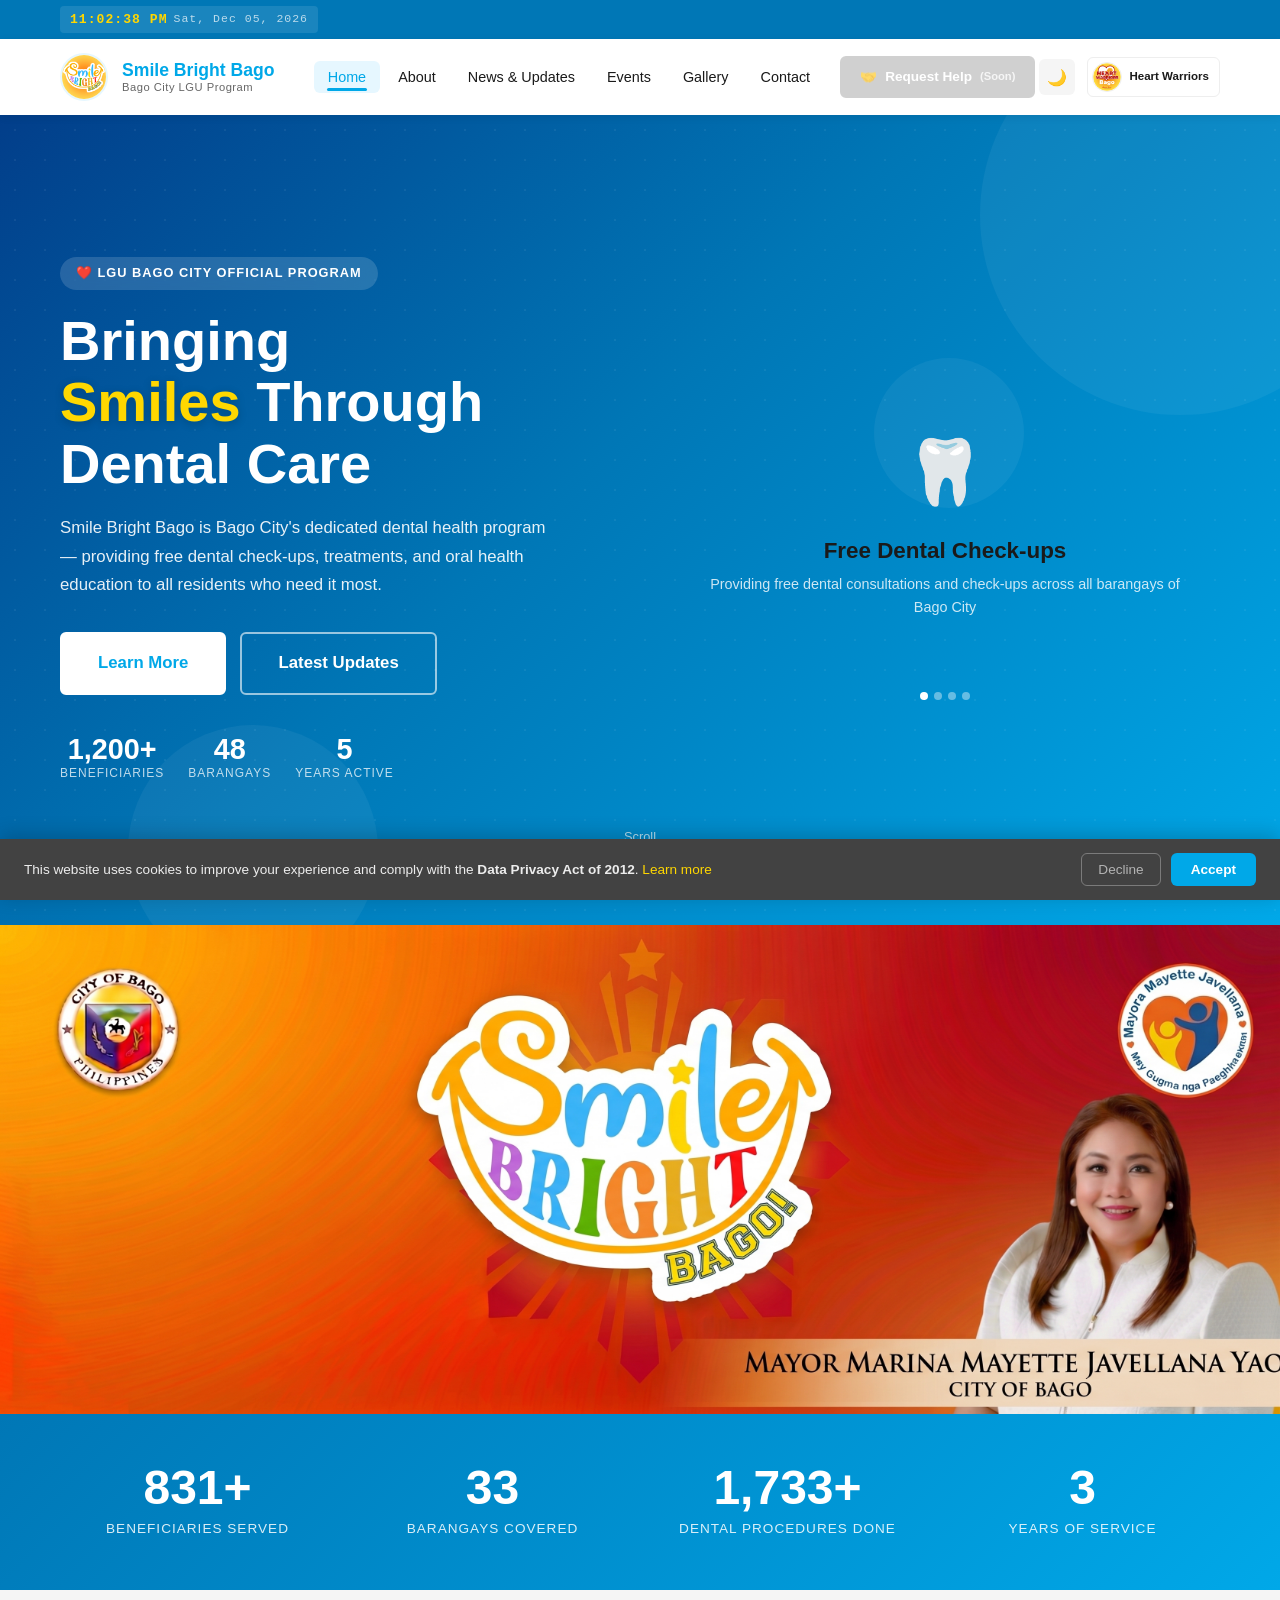
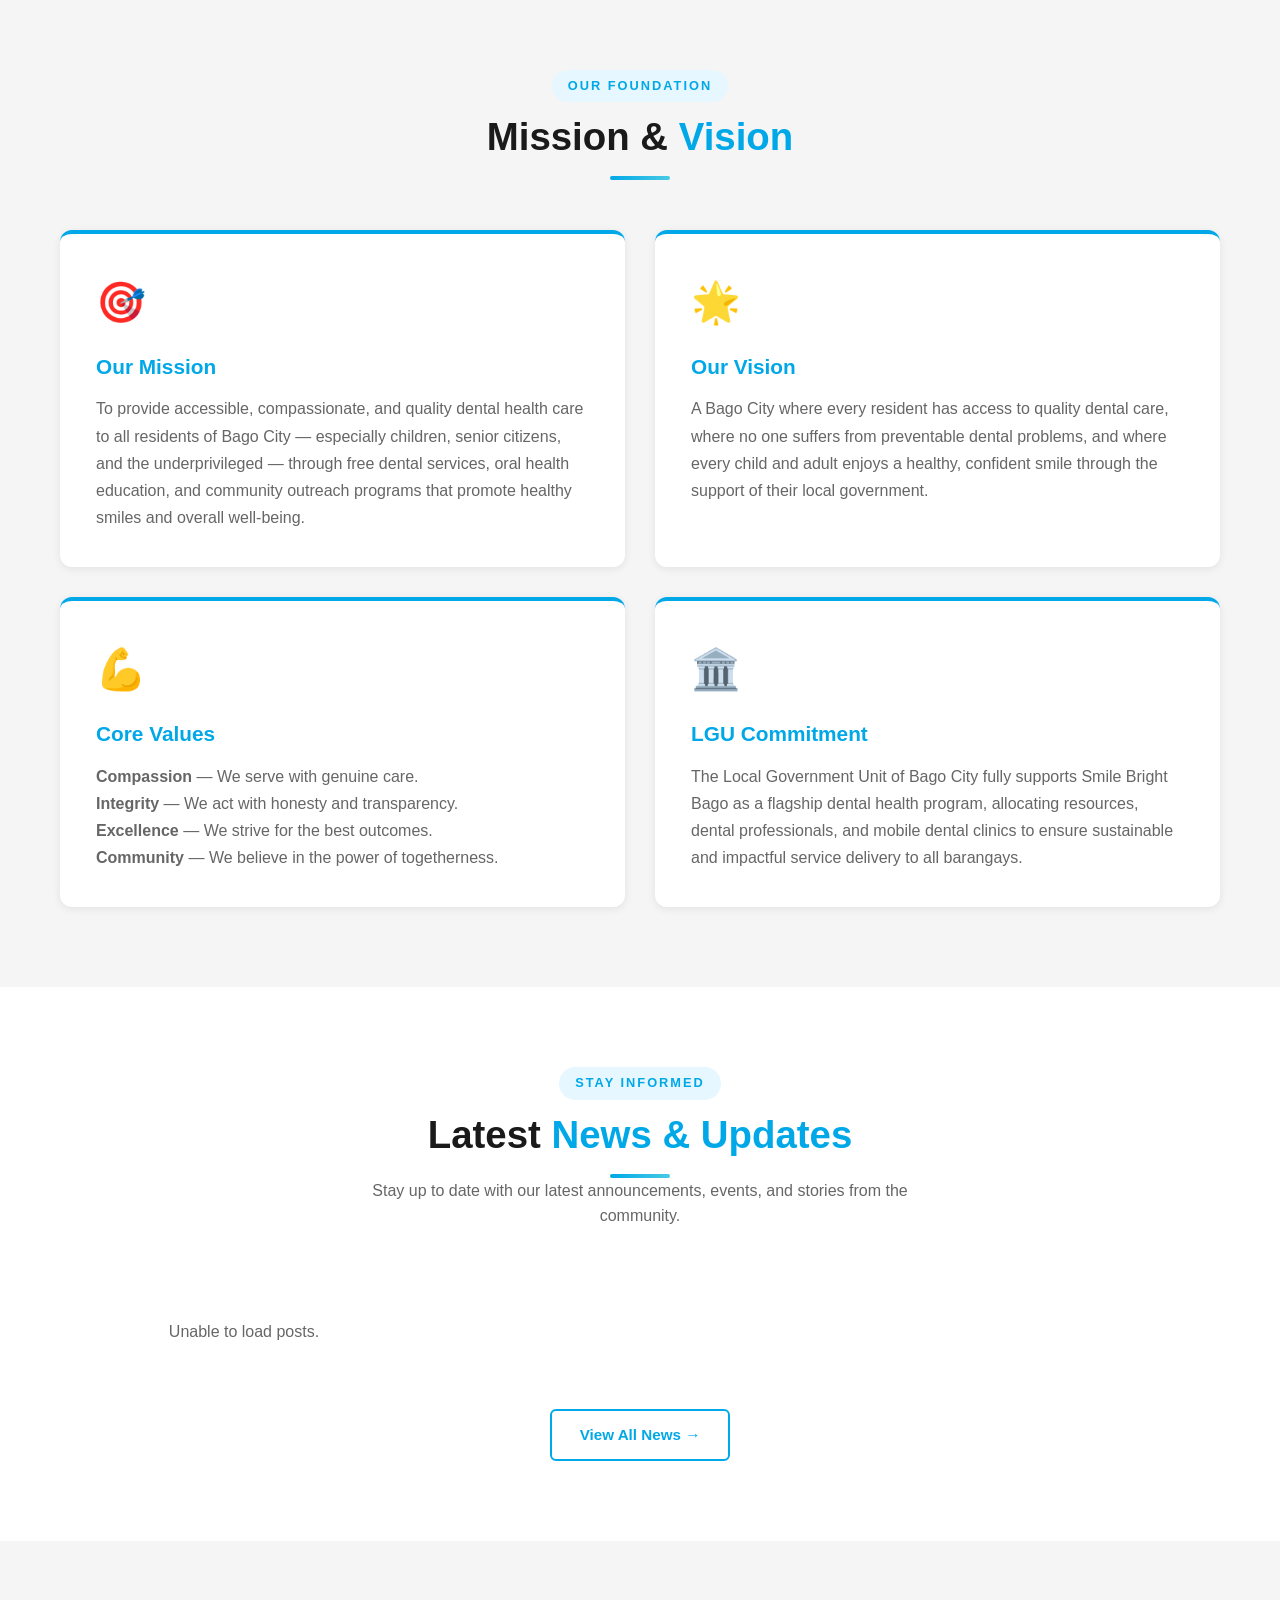
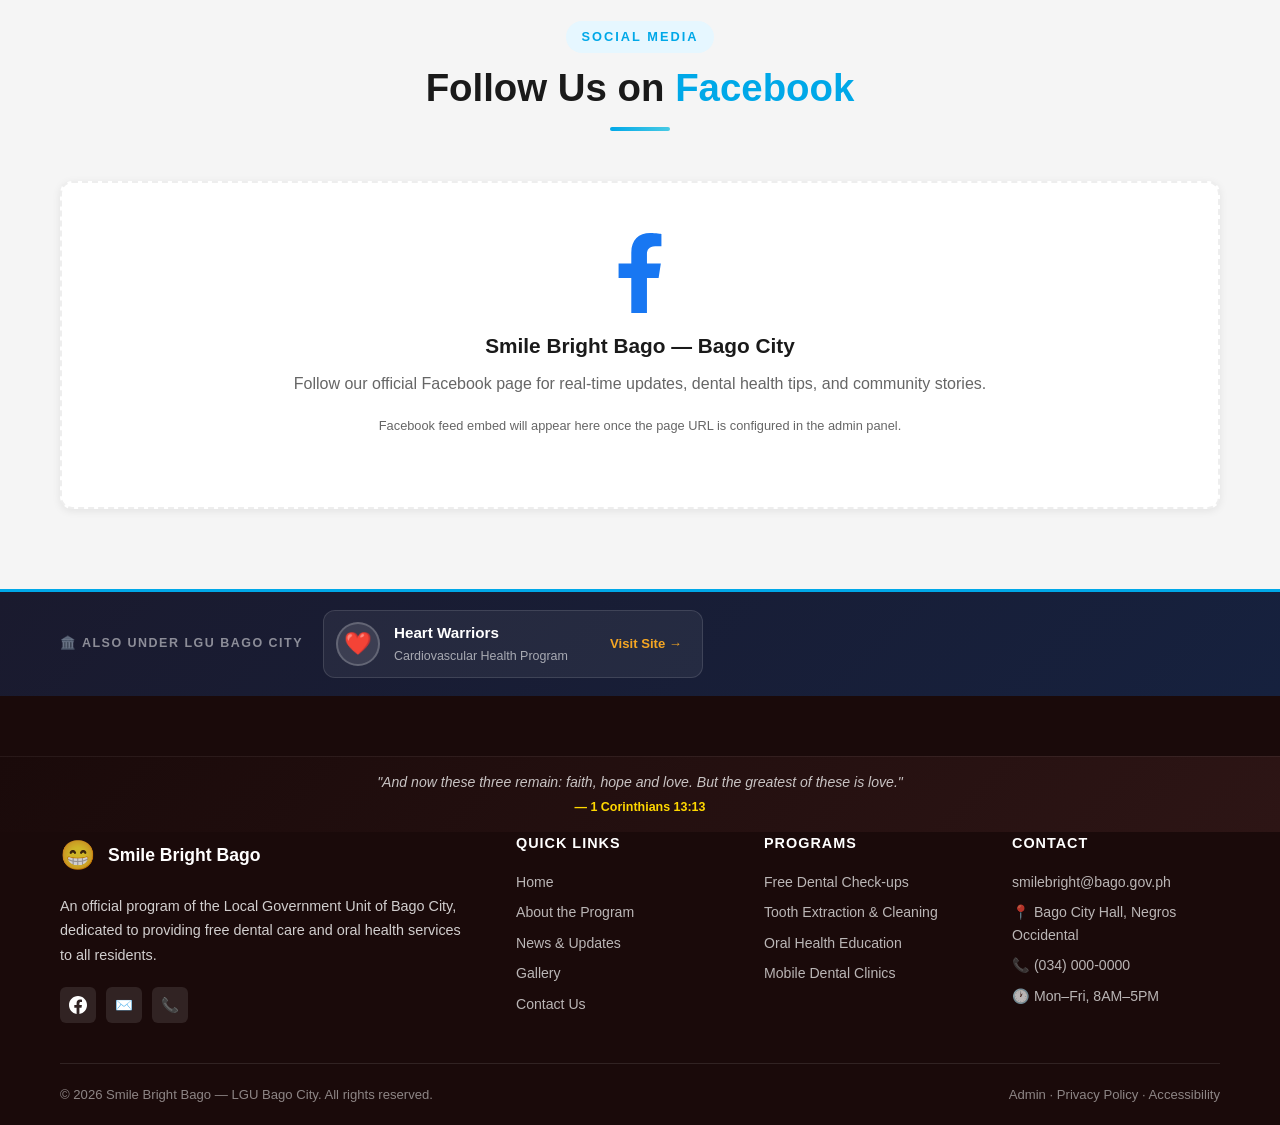
==== commit e96e7dd0: "Add Privacy Policy page (RA 10173 compliant)" ====
--- a/index.html
+++ b/index.html
@@ -415,7 +415,7 @@
       <span id="dyn-footer-copyright">© 2026 Smile Bright Bago — LGU Bago City. All rights reserved.</span>
       <span>
         <a href="admin/index.html">Admin</a> ·
-        <a href="#">Privacy Policy</a> ·
+        <a href="privacy.html">Privacy Policy</a> ·
         <a href="#">Accessibility</a>
       </span>
     </div>
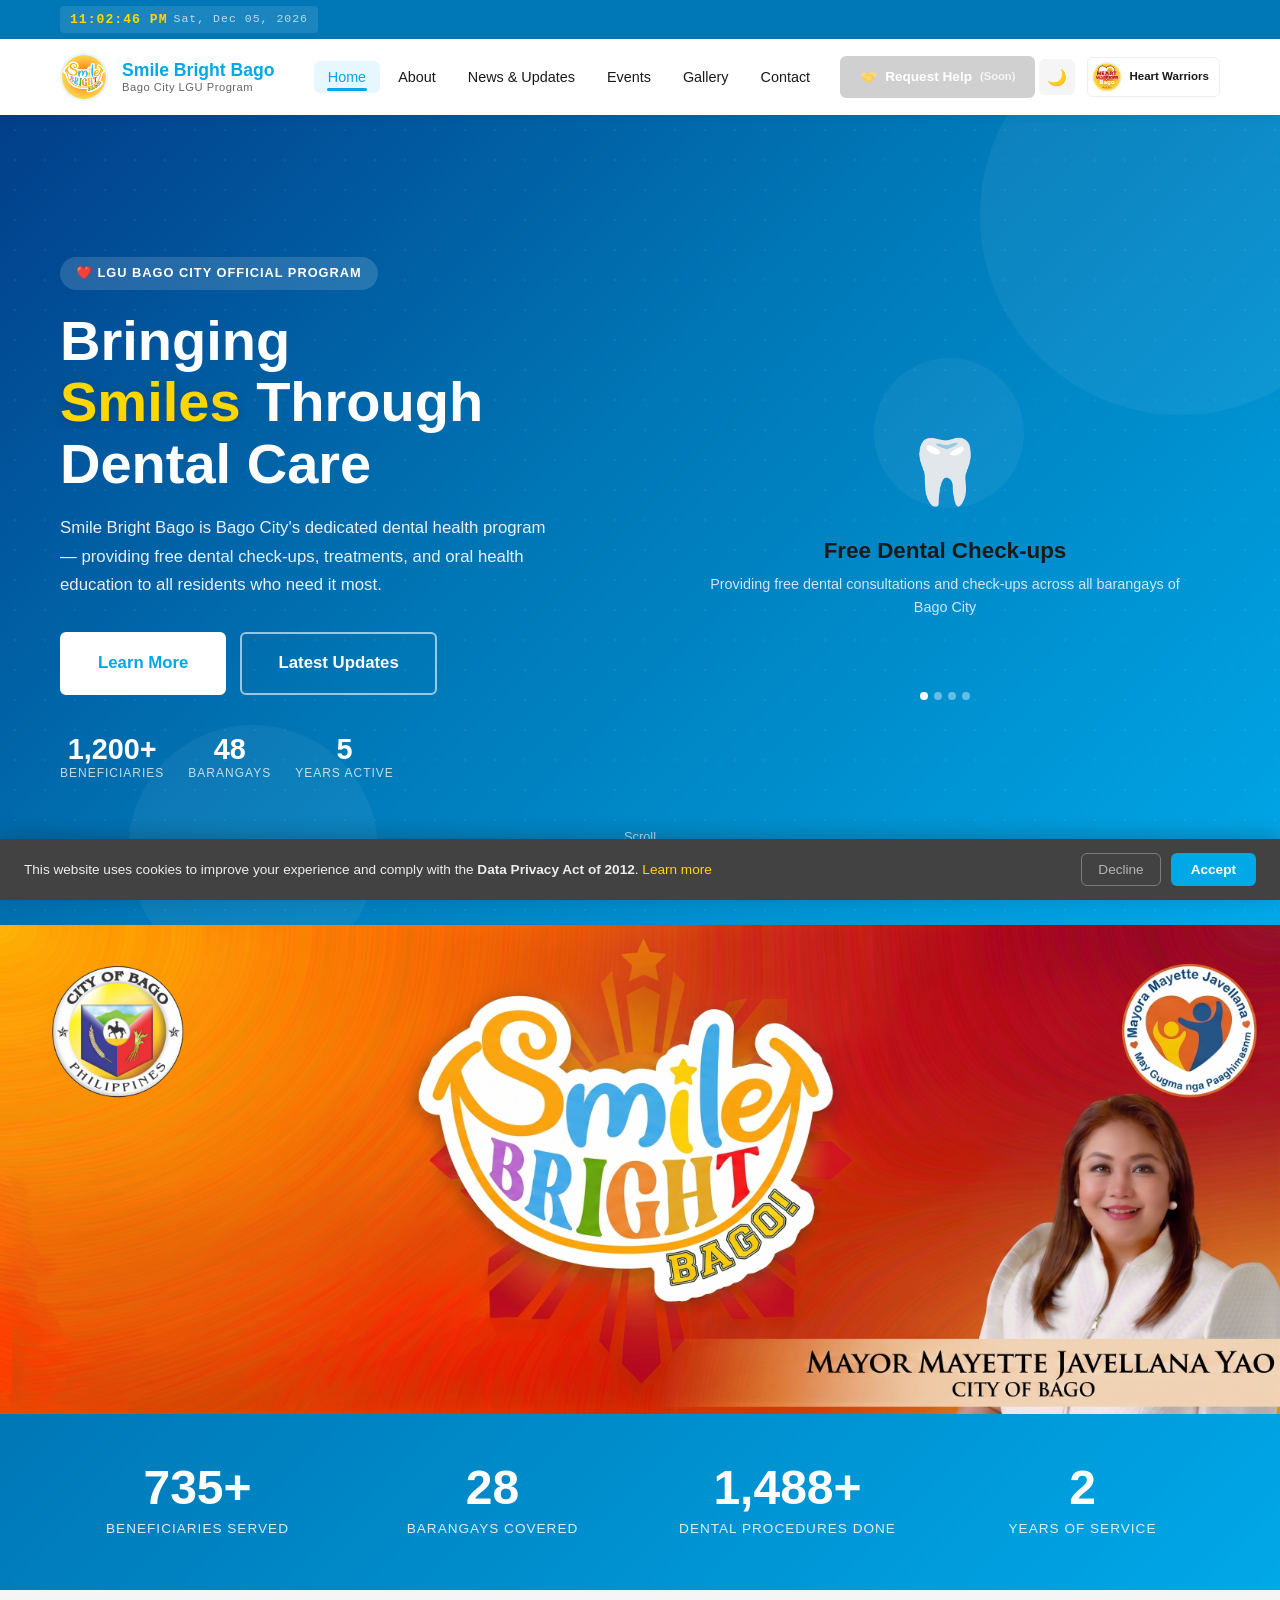
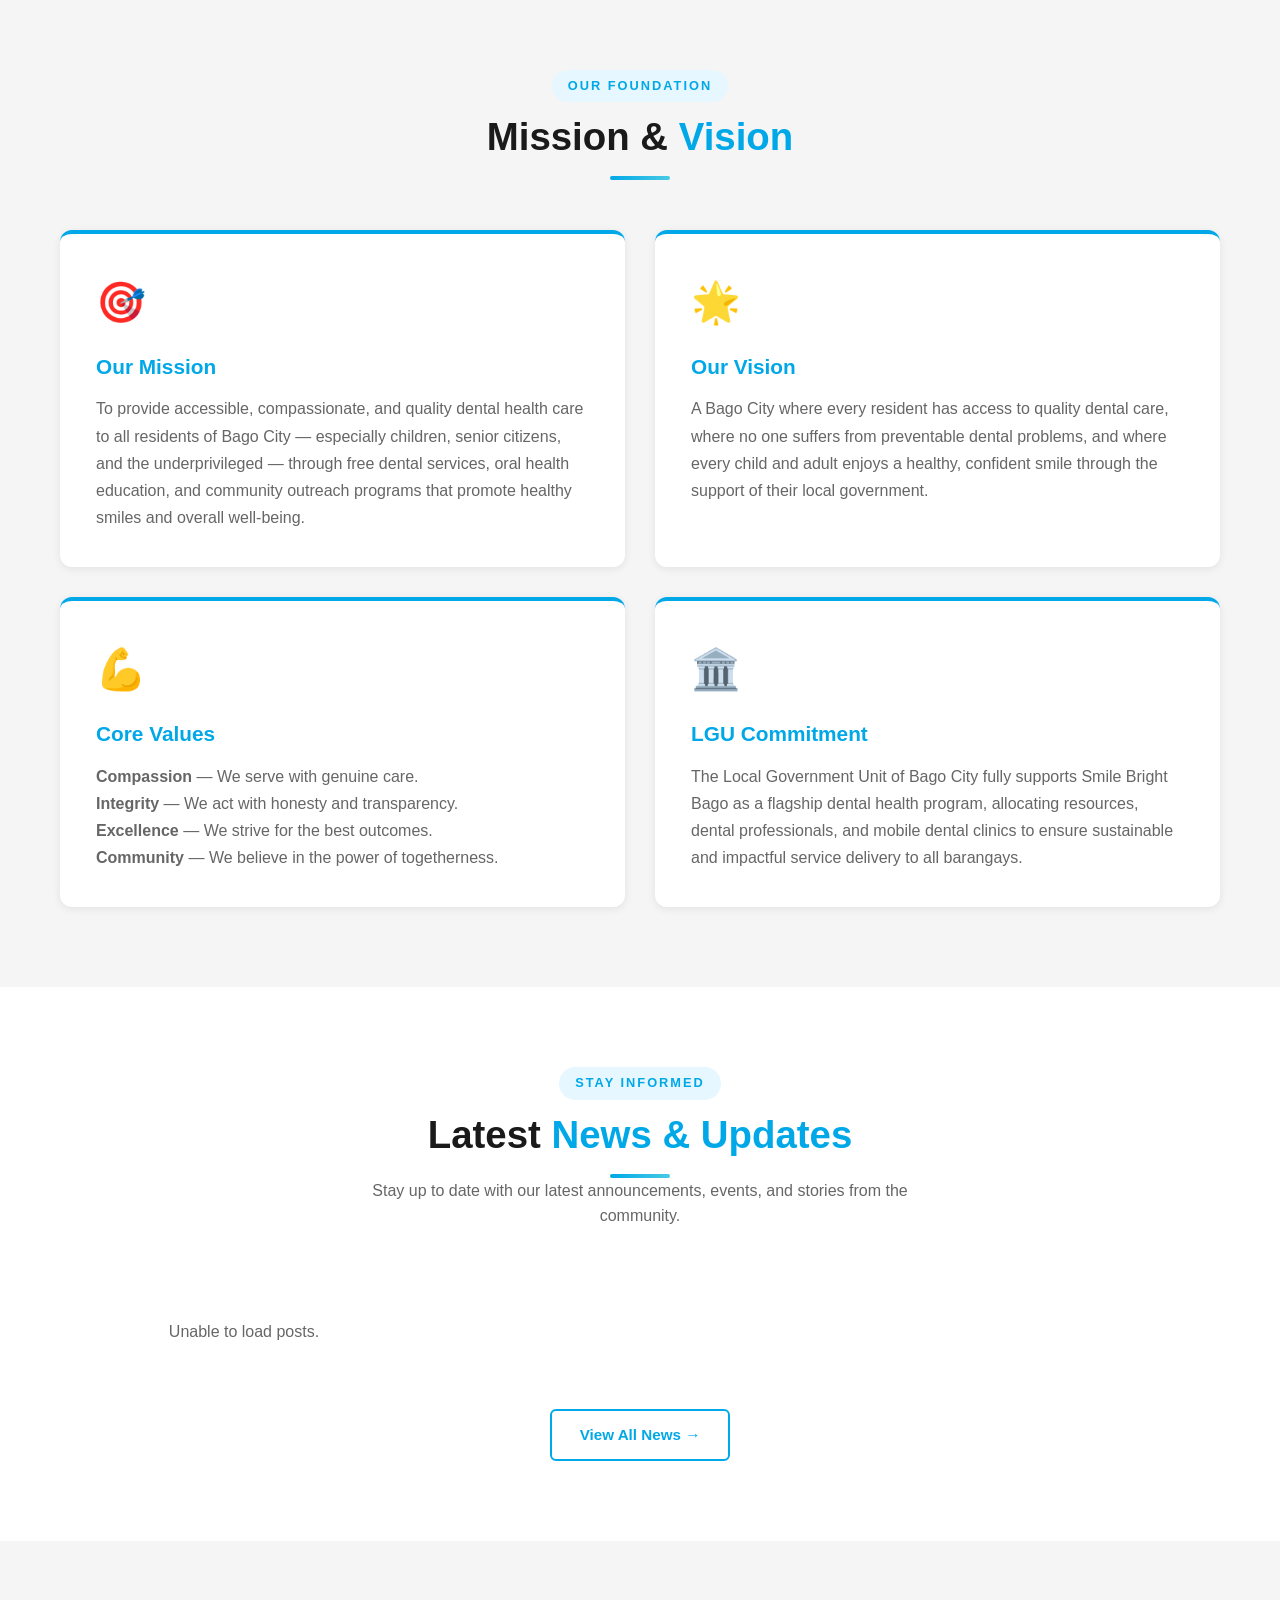
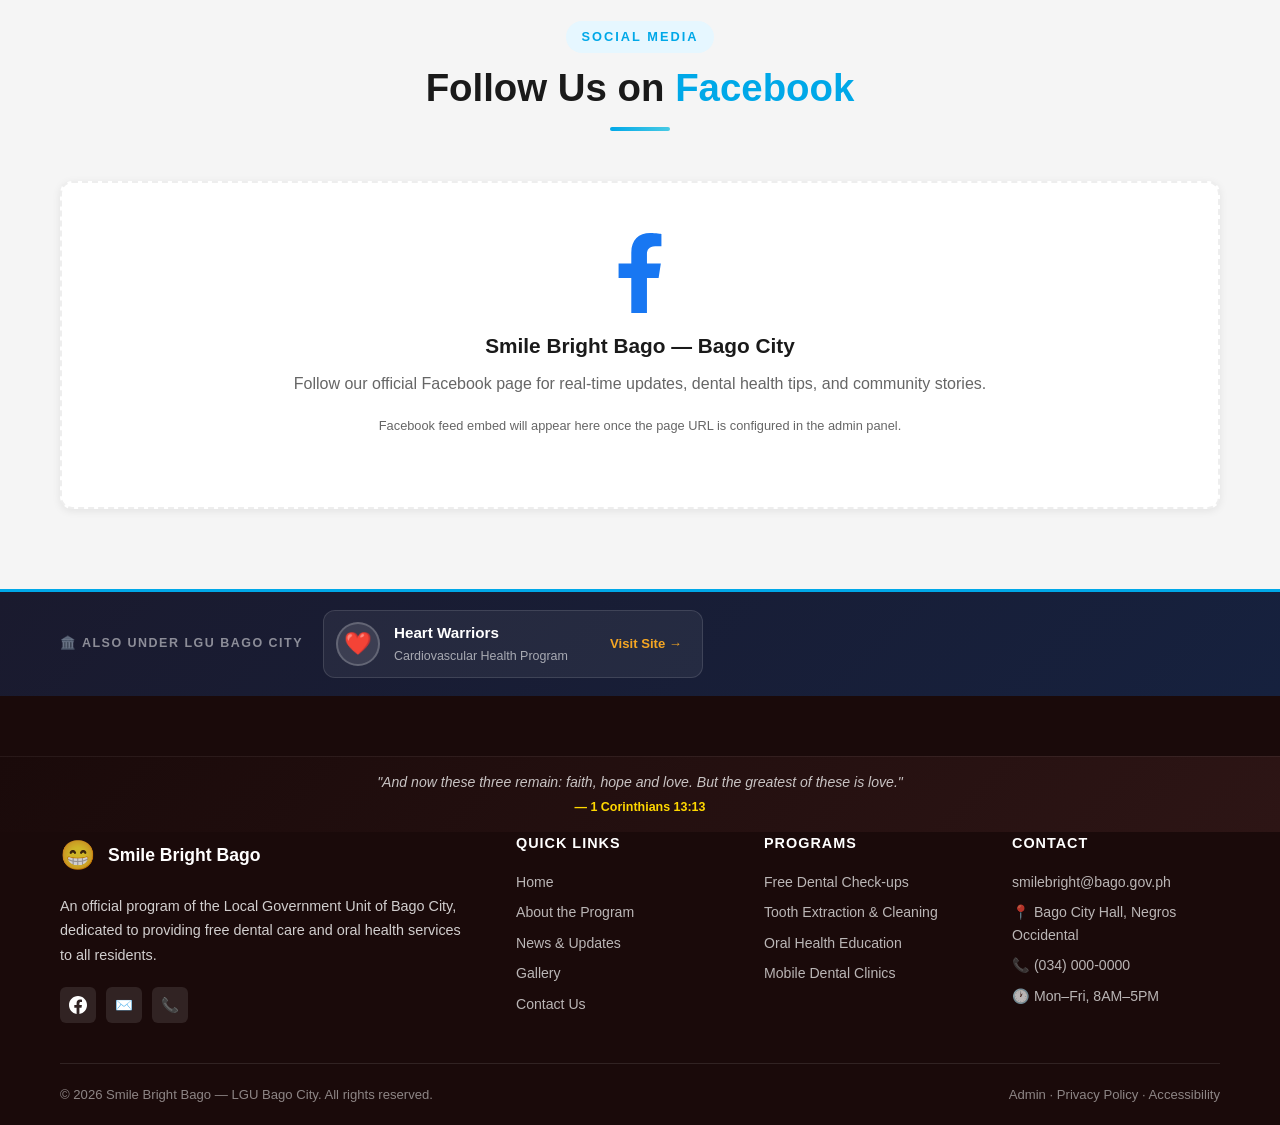
==== commit 5739a207: "Update Facebook links to correct pages" ====
--- a/index.html
+++ b/index.html
@@ -375,7 +375,7 @@
           dedicated to providing free dental care and oral health services to all residents.
         </p>
         <div class="footer-social">
-          <a href="https://www.facebook.com/profile.php?id=61589233370202" target="_blank" rel="noopener" class="social-btn" title="Facebook">
+          <a href="https://www.facebook.com/profile.php?id=61589376778613" target="_blank" rel="noopener" class="social-btn" title="Facebook">
             <svg xmlns="http://www.w3.org/2000/svg" viewBox="0 0 24 24" width="18" height="18" fill="currentColor" aria-hidden="true"><path d="M24 12.073C24 5.405 18.627 0 12 0S0 5.405 0 12.073C0 18.1 4.388 23.094 10.125 24v-8.437H7.078v-3.49h3.047V9.41c0-3.025 1.792-4.697 4.533-4.697 1.312 0 2.686.236 2.686.236v2.97h-1.513c-1.491 0-1.956.93-1.956 1.886v2.267h3.328l-.532 3.49h-2.796V24C19.612 23.094 24 18.1 24 12.073z"/></svg>
           </a>
           <a href="#" id="dyn-social-email" class="social-btn" title="Email">✉️</a>
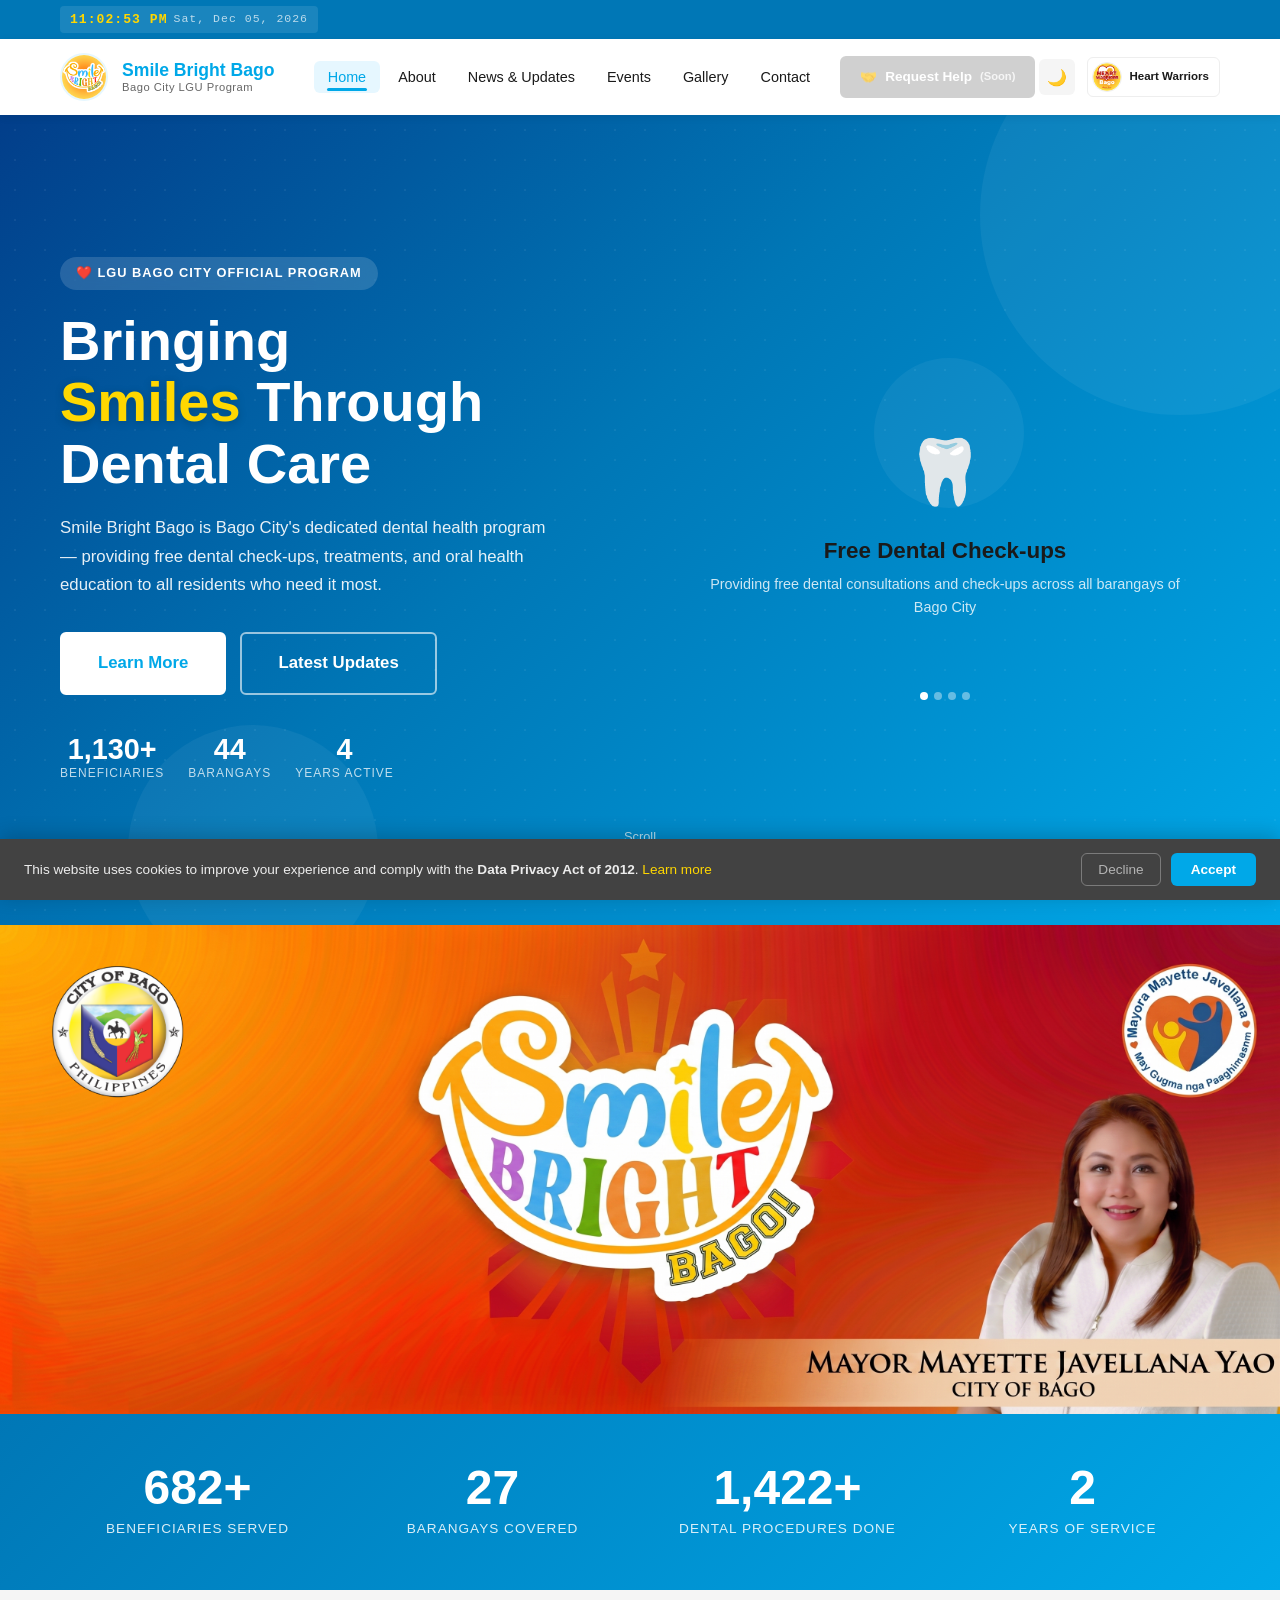
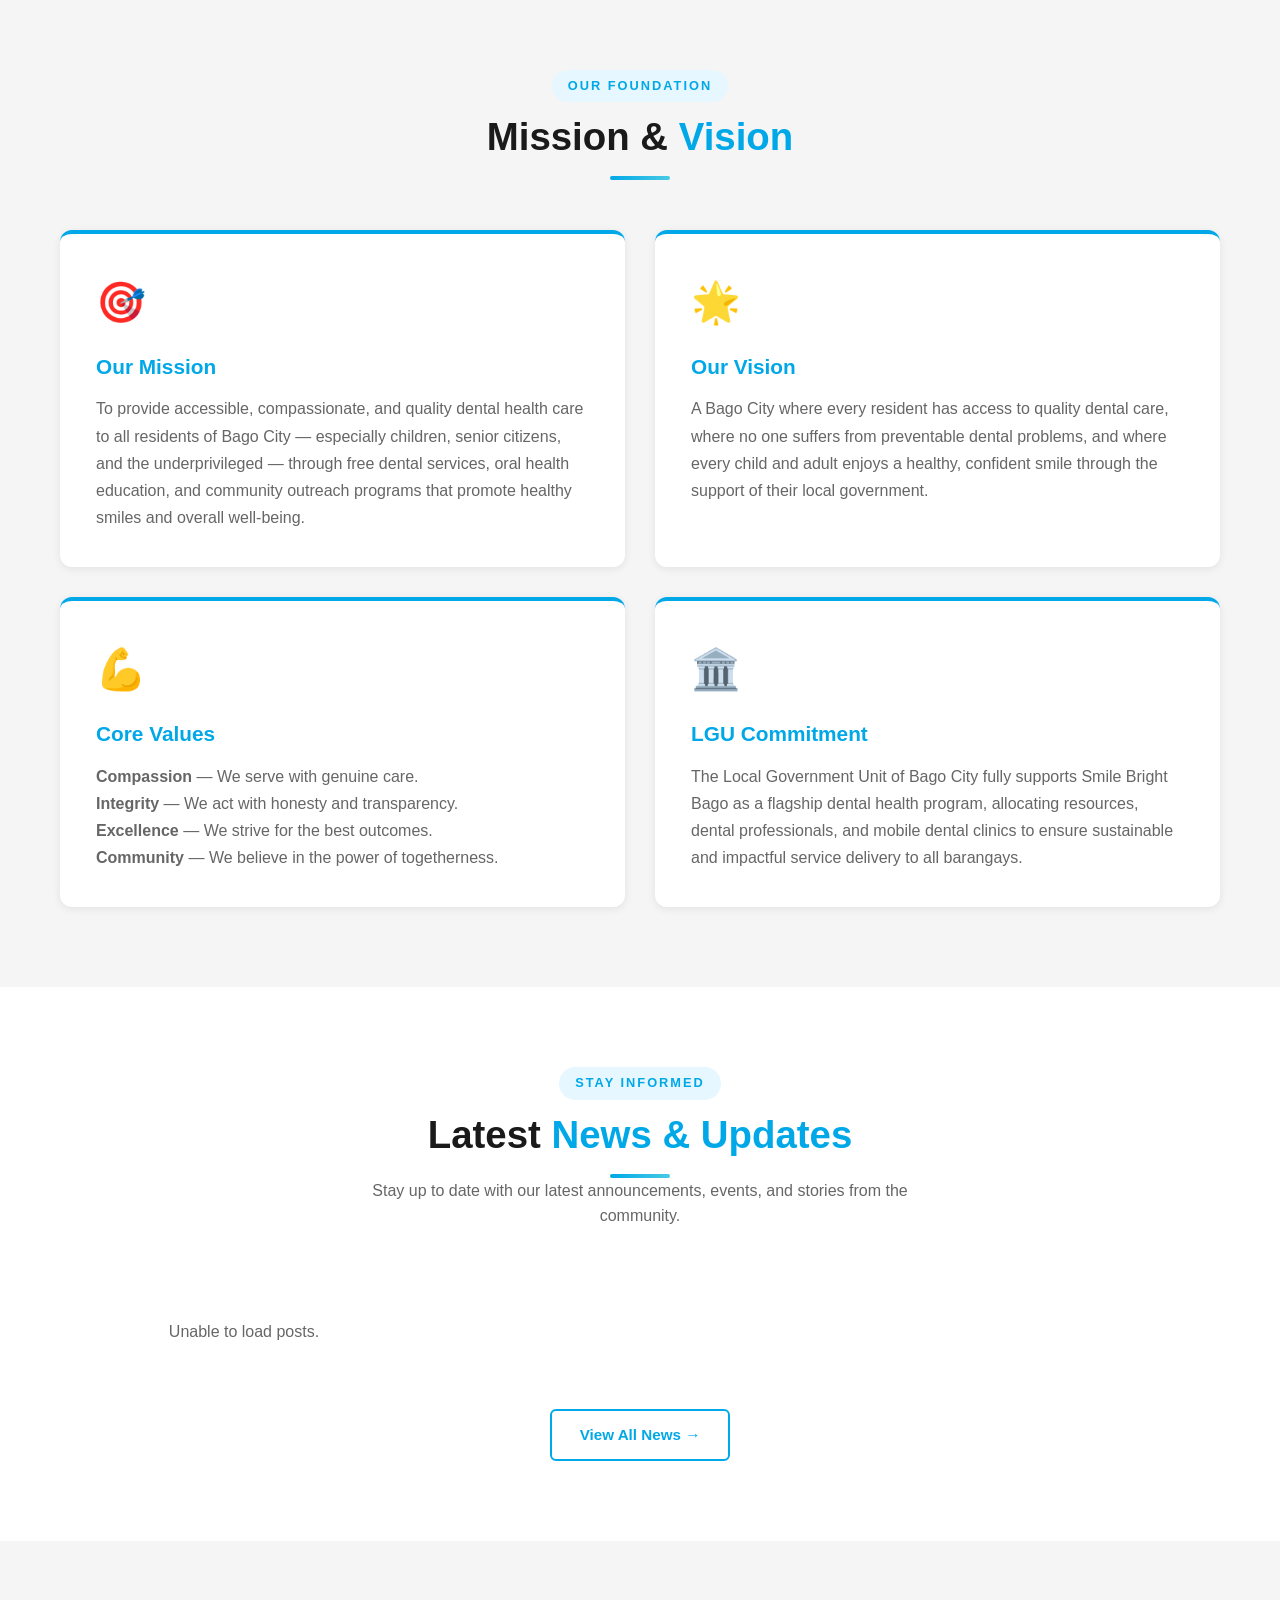
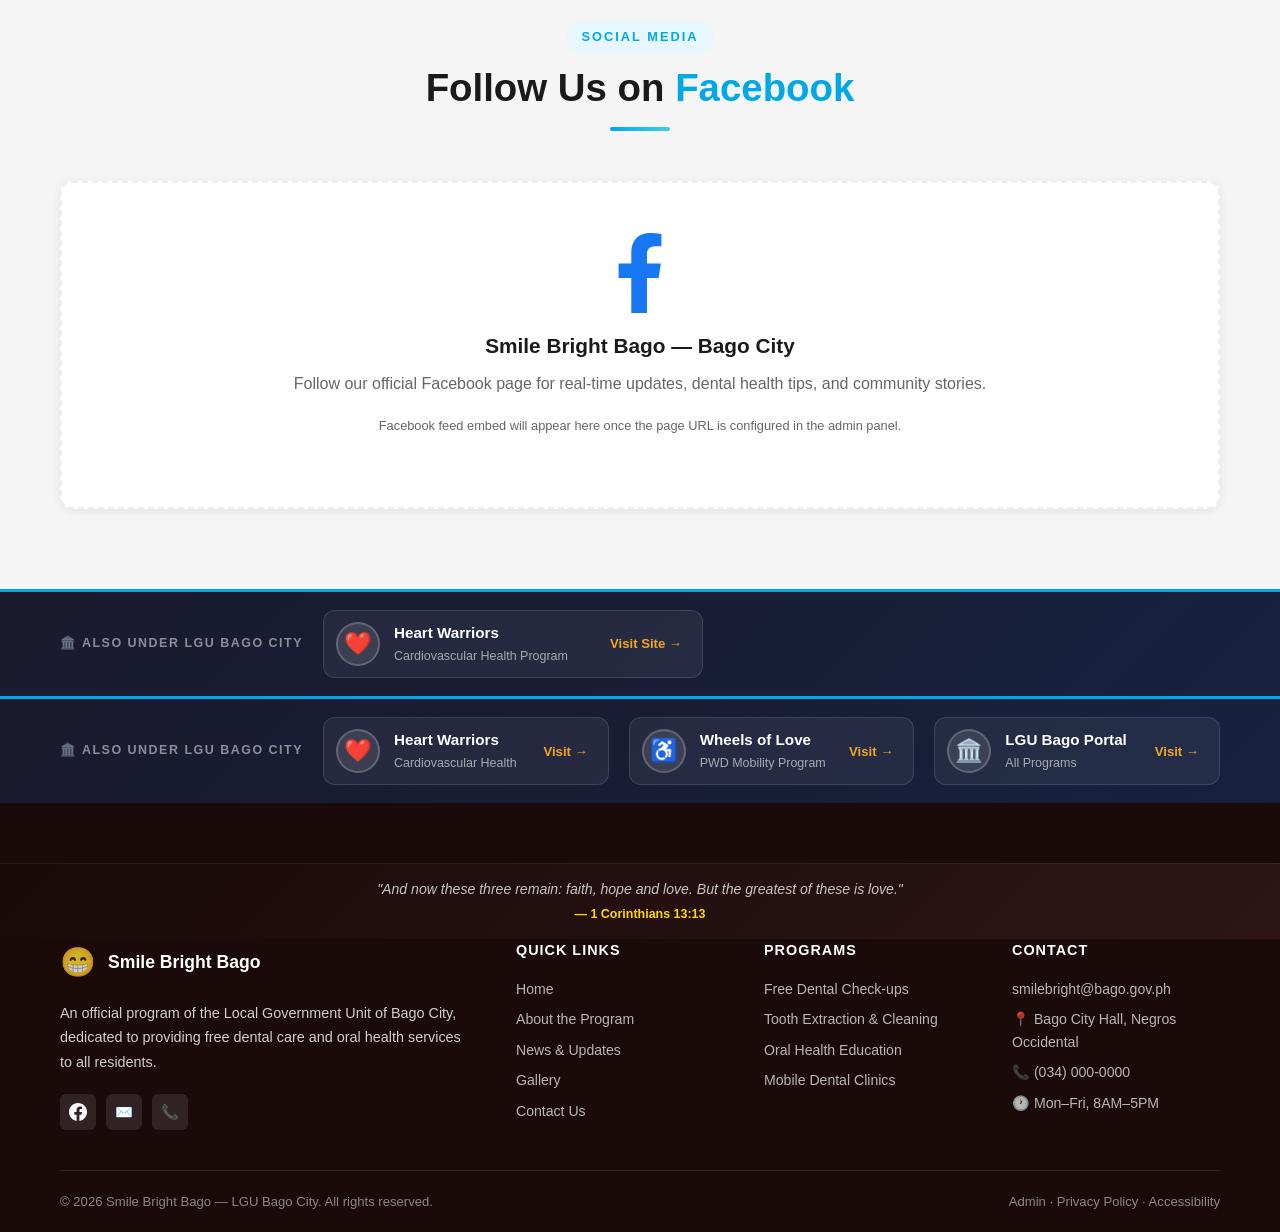
==== commit 89543a37: "Add sister site links, PWA install prompt" ====
--- a/index.html
+++ b/index.html
@@ -361,6 +361,37 @@
   </div>
 </section>
 
+<!-- Sister Programs Banner -->
+<section class="sister-programs-bar">
+  <div class="container">
+    <span class="sister-label">🏛️ Also under LGU Bago City</span>
+    <a href="https://heart-warriors.vercel.app" target="_blank" rel="noopener" class="sister-link">
+      <div class="sister-logo-emoji">❤️</div>
+      <div class="sister-info">
+        <strong>Heart Warriors</strong>
+        <span>Cardiovascular Health</span>
+      </div>
+      <span class="sister-arrow">Visit →</span>
+    </a>
+    <a href="https://wheels-of-love.vercel.app" target="_blank" rel="noopener" class="sister-link">
+      <div class="sister-logo-emoji">♿</div>
+      <div class="sister-info">
+        <strong>Wheels of Love</strong>
+        <span>PWD Mobility Program</span>
+      </div>
+      <span class="sister-arrow">Visit →</span>
+    </a>
+    <a href="https://lgu-bago-portal.vercel.app" target="_blank" rel="noopener" class="sister-link">
+      <div class="sister-logo-emoji">🏛️</div>
+      <div class="sister-info">
+        <strong>LGU Bago Portal</strong>
+        <span>All Programs</span>
+      </div>
+      <span class="sister-arrow">Visit →</span>
+    </a>
+  </div>
+</section>
+
 <!-- Footer -->
 <footer class="site-footer">
   <div class="container">
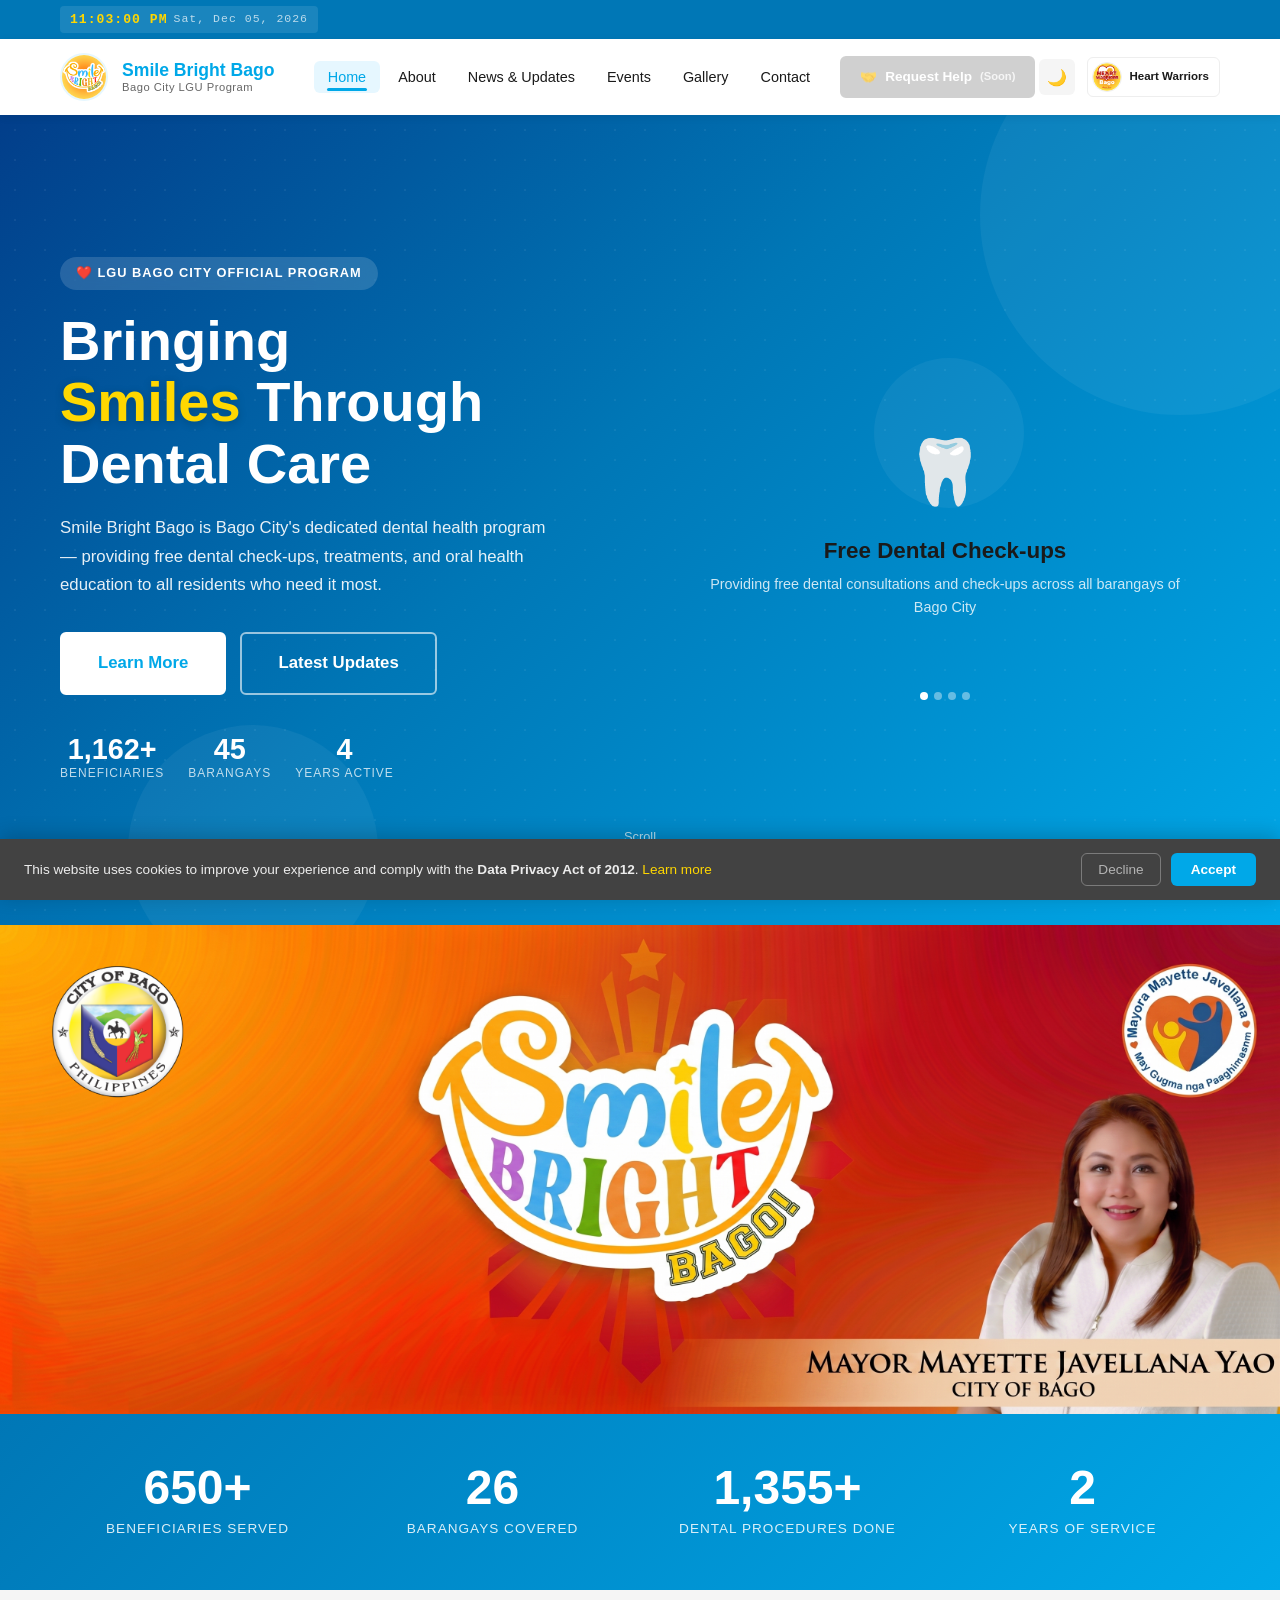
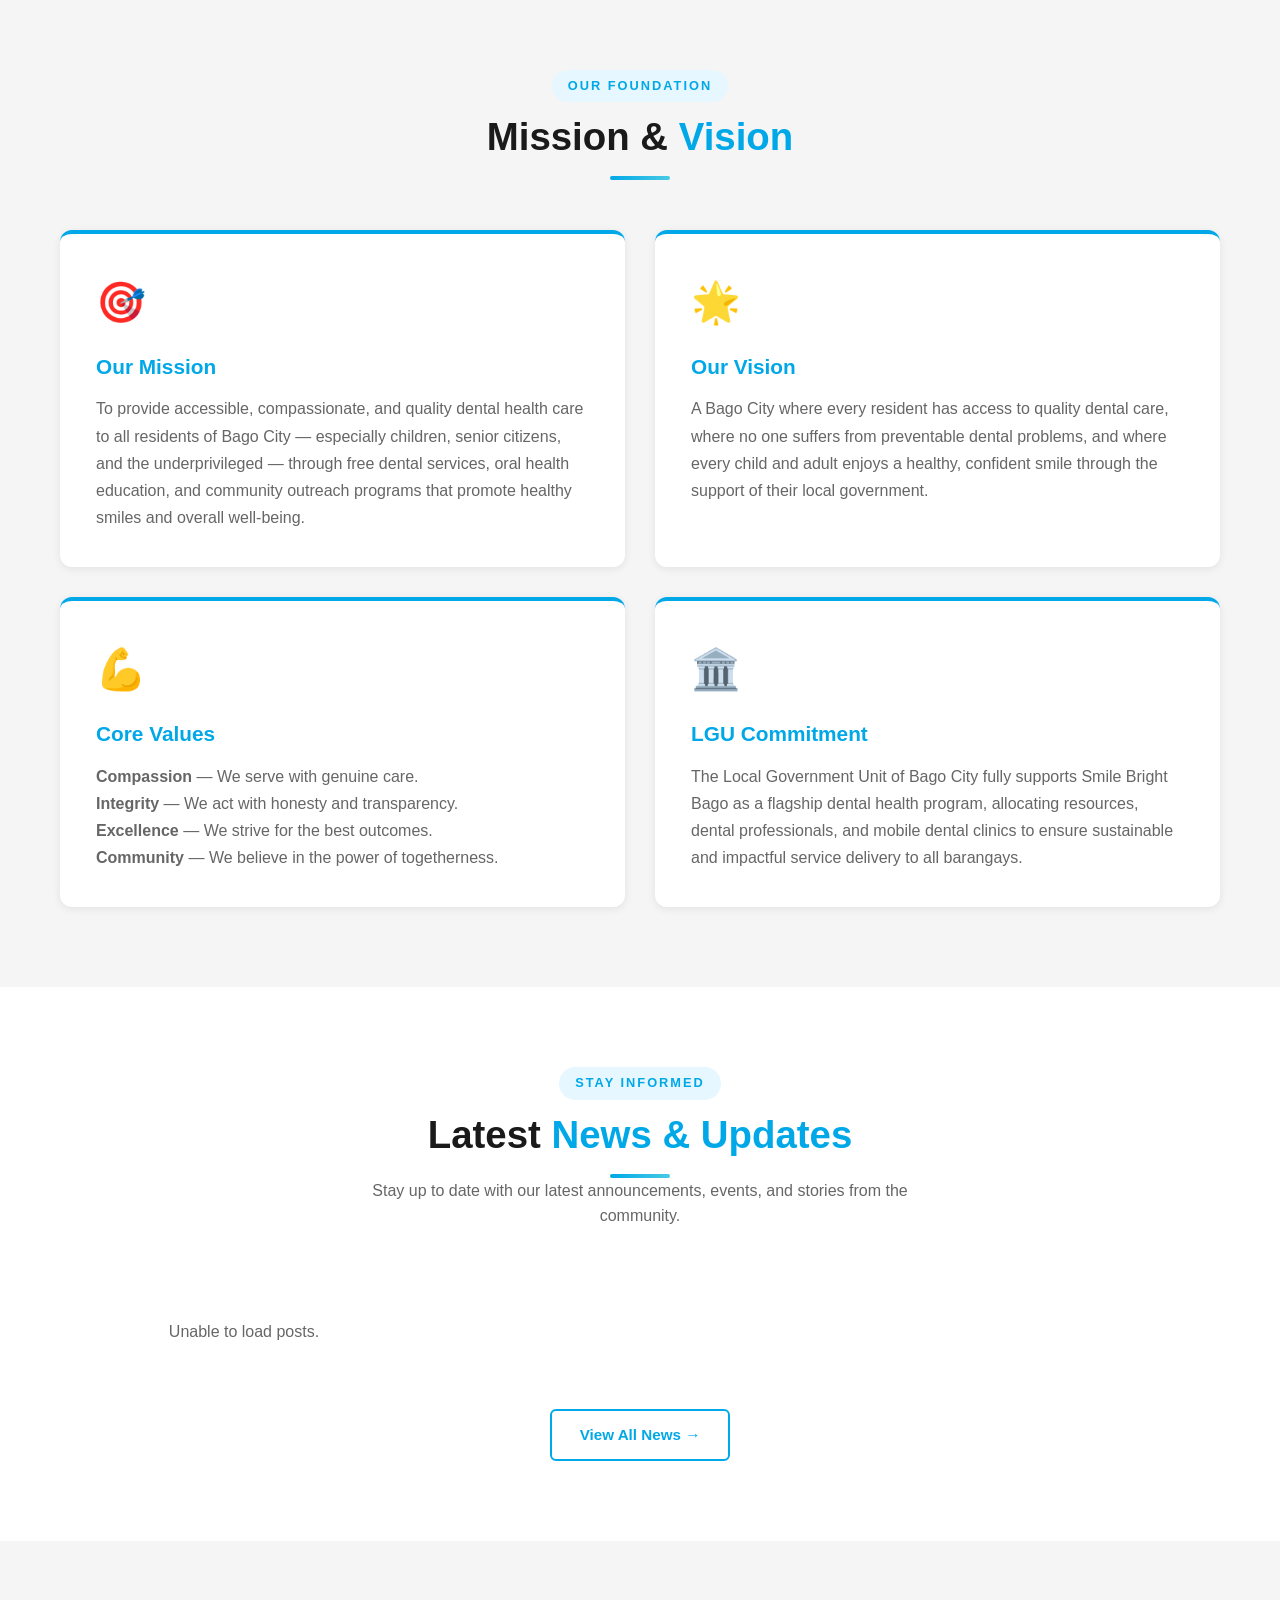
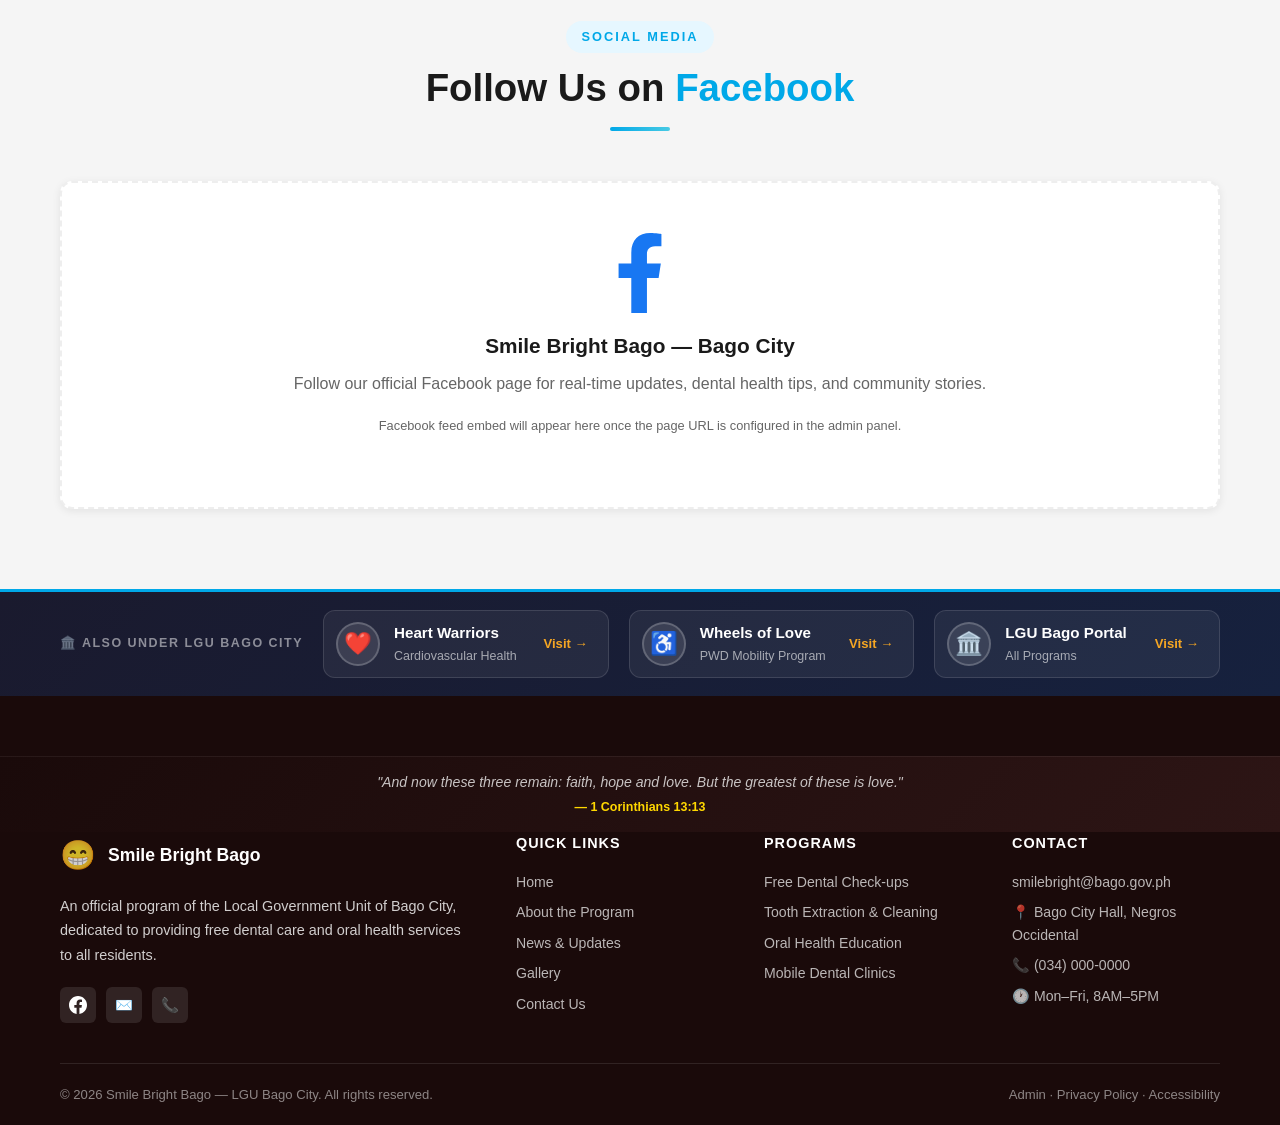
==== commit e6d329d9: "Remove duplicate sister site bar" ====
--- a/index.html
+++ b/index.html
@@ -354,21 +354,6 @@
       <div class="sister-logo-emoji">❤️</div>
       <div class="sister-info">
         <strong>Heart Warriors</strong>
-        <span>Cardiovascular Health Program</span>
-      </div>
-      <span class="sister-arrow">Visit Site →</span>
-    </a>
-  </div>
-</section>
-
-<!-- Sister Programs Banner -->
-<section class="sister-programs-bar">
-  <div class="container">
-    <span class="sister-label">🏛️ Also under LGU Bago City</span>
-    <a href="https://heart-warriors.vercel.app" target="_blank" rel="noopener" class="sister-link">
-      <div class="sister-logo-emoji">❤️</div>
-      <div class="sister-info">
-        <strong>Heart Warriors</strong>
         <span>Cardiovascular Health</span>
       </div>
       <span class="sister-arrow">Visit →</span>
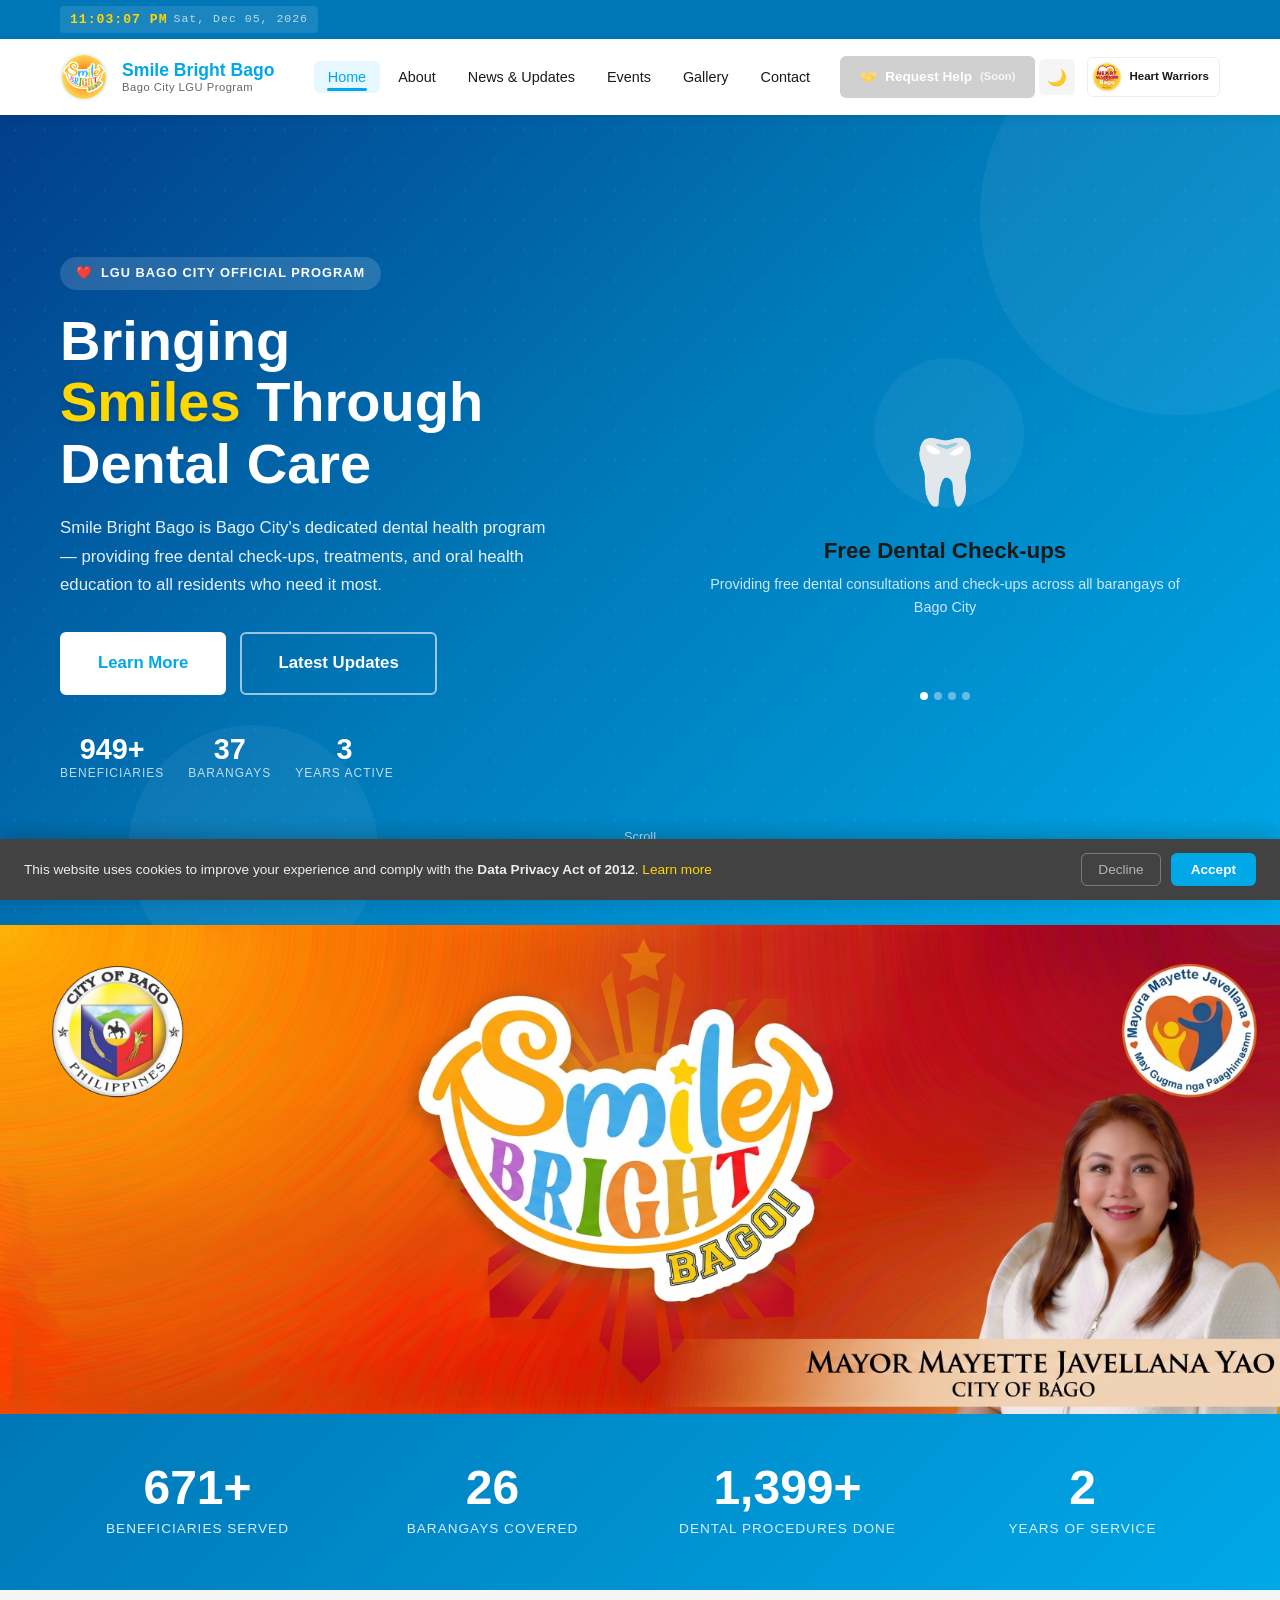
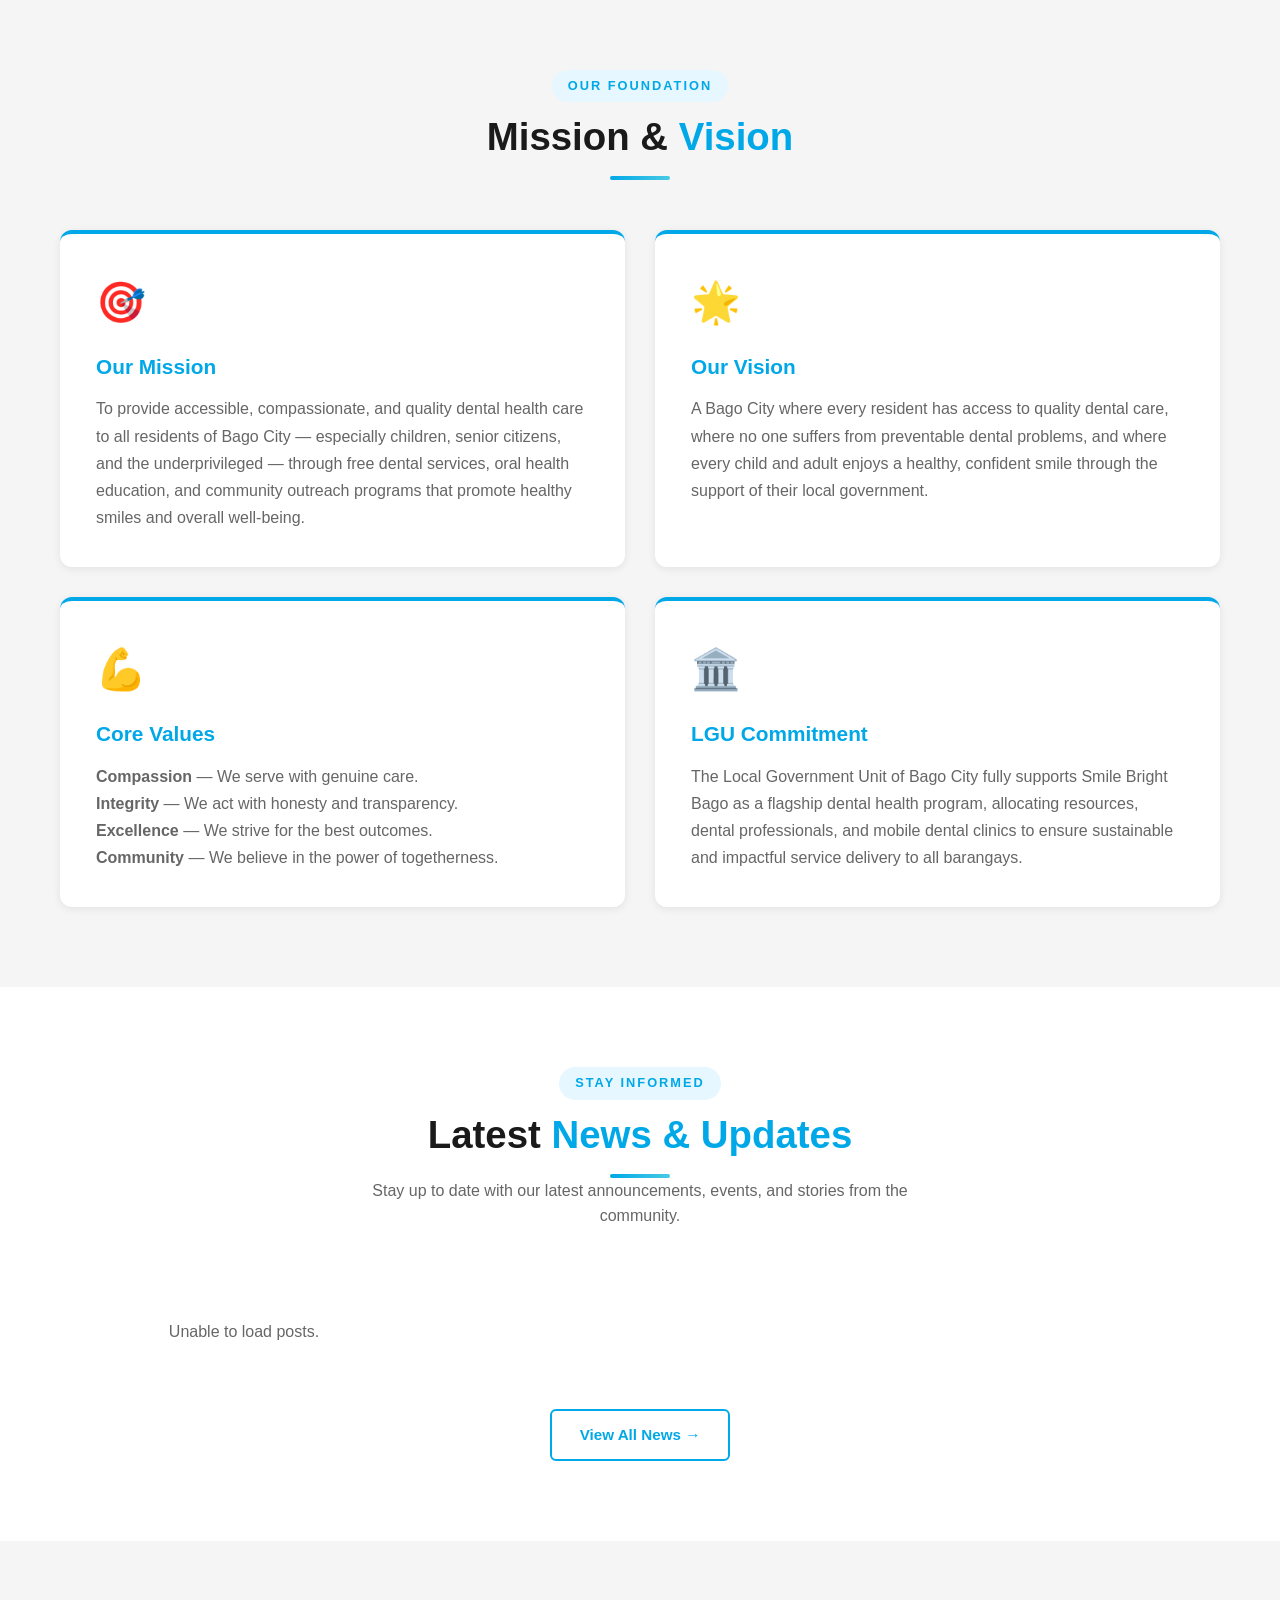
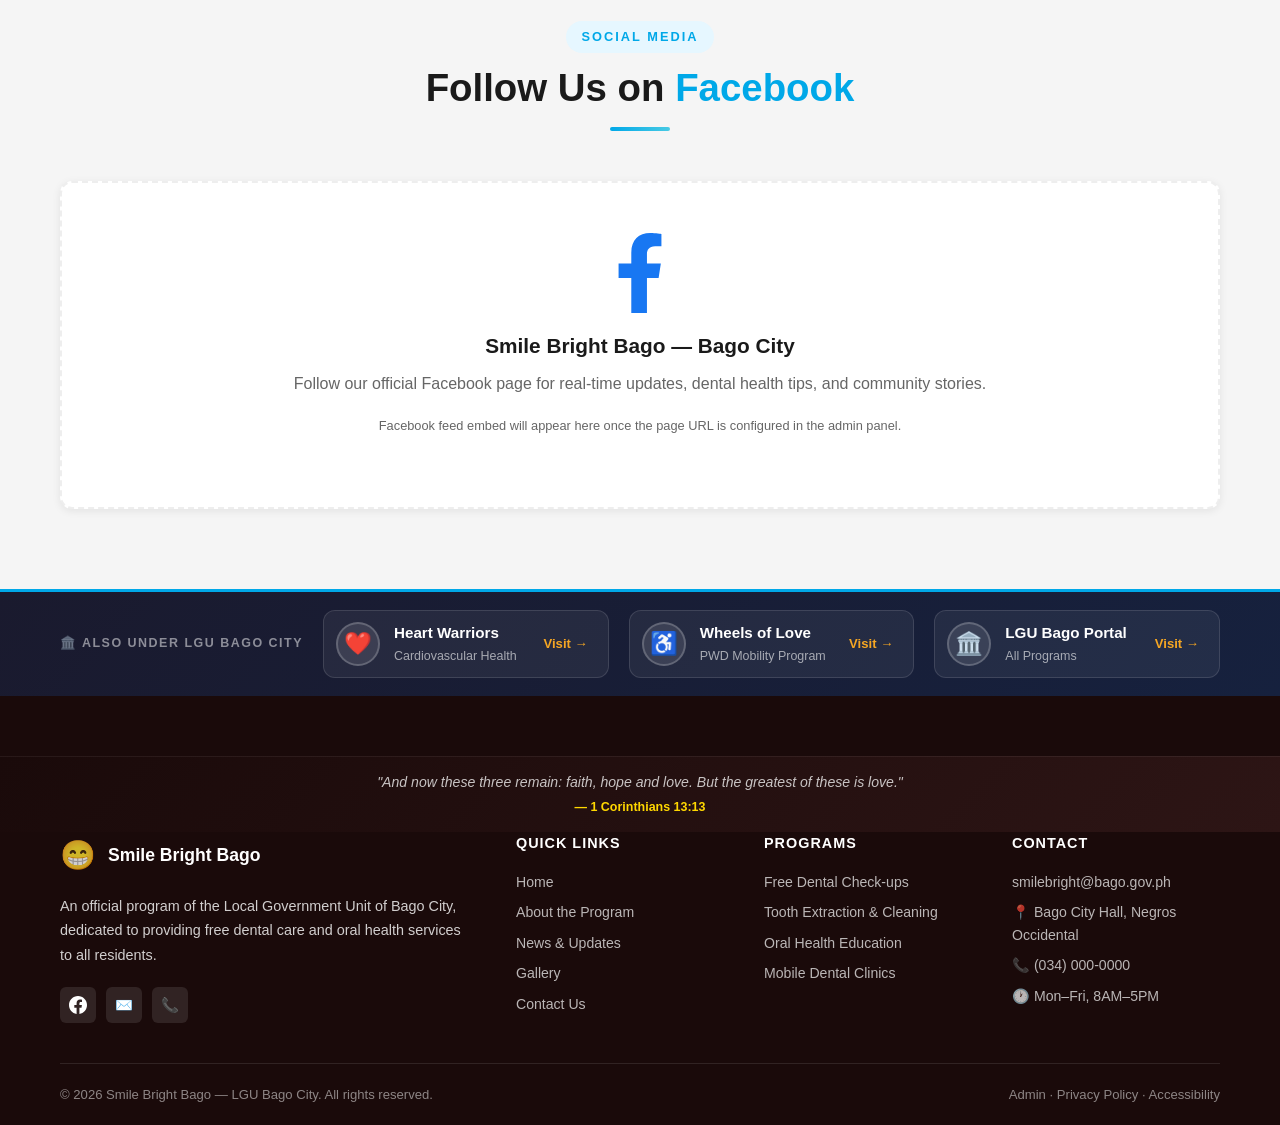
==== commit 74209887: "Security: fix CORS, admin token expiry check, aria-hidden emojis, JSON-LD schema, lazy loading" ====
--- a/index.html
+++ b/index.html
@@ -23,6 +23,43 @@
   <meta name="theme-color" content="#0077b6">
   <meta name="apple-mobile-web-app-capable" content="yes">
   <meta name="apple-mobile-web-app-title" content="Smile Bright Bago">
+  <script type="application/ld+json">
+  {
+    "@context": "https://schema.org",
+    "@type": "GovernmentService",
+    "name": "Smile Bright Bago",
+    "description": "Official dental health program of the Local Government Unit of Bago City, providing free dental check-ups, extractions, cleaning, and oral health education to all residents.",
+    "url": "https://smile-bright-bago.vercel.app",
+    "logo": "https://smile-bright-bago.vercel.app/assets/images/logo.png",
+    "image": "https://smile-bright-bago.vercel.app/assets/images/cover.png",
+    "serviceType": "Dental Health Program",
+    "areaServed": {
+      "@type": "City",
+      "name": "Bago City",
+      "containedInPlace": {
+        "@type": "AdministrativeArea",
+        "name": "Negros Occidental, Philippines"
+      }
+    },
+    "provider": {
+      "@type": "GovernmentOrganization",
+      "name": "Local Government Unit of Bago City",
+      "url": "https://lgu-bago-portal.vercel.app",
+      "address": {
+        "@type": "PostalAddress",
+        "addressLocality": "Bago City",
+        "addressRegion": "Negros Occidental",
+        "addressCountry": "PH"
+      }
+    },
+    "offers": {
+      "@type": "Offer",
+      "price": "0",
+      "priceCurrency": "PHP",
+      "description": "Free dental care services for all Bago City residents"
+    }
+  }
+  </script>
 </head>
 <body>
 
@@ -100,7 +137,7 @@
   <div class="container">
     <div class="hero-content">
       <div class="hero-text">
-        <div class="hero-badge" id="dyn-hero-badge">❤️ LGU Bago City Official Program</div>
+        <div class="hero-badge" id="dyn-hero-badge"><span aria-hidden="true">❤️</span> LGU Bago City Official Program</div>
         <h1 class="hero-title">
           <span id="dyn-hero-title-line1">Bringing</span><br>
           <span class="highlight" id="dyn-hero-title-highlight">Smiles</span> <span id="dyn-hero-title-line2">Through Dental Care</span>
@@ -135,7 +172,7 @@
 
           <!-- Slide 1: Free Dental Check-ups -->
           <div class="hero-slide active" id="slide-0">
-            <div style="font-size:4rem;margin-bottom:12px">🦷</div>
+            <div style="font-size:4rem;margin-bottom:12px" aria-hidden="true">🦷</div>
             <div class="card-title">Free Dental Check-ups</div>
             <div class="card-sub">Providing free dental consultations and check-ups across all barangays of Bago City</div>
           </div>
@@ -149,7 +186,7 @@
 
           <!-- Slide 3: Oral Health Education -->
           <div class="hero-slide" id="slide-2">
-            <div style="font-size:4rem;margin-bottom:12px">📚</div>
+            <div style="font-size:4rem;margin-bottom:12px" aria-hidden="true">📚</div>
             <div class="card-title">Oral Health Education</div>
             <div class="card-sub">Mayor Mayette Javellana and LGU Bago City promoting dental health awareness</div>
           </div>
@@ -223,7 +260,7 @@
     </div>
     <div class="mv-grid stagger-children">
       <div class="mv-card" data-aos>
-        <div class="mv-icon">🎯</div>
+        <div class="mv-icon" aria-hidden="true">🎯</div>
         <h3>Our Mission</h3>
         <p id="dyn-mission">
           To provide accessible, compassionate, and quality dental health care
@@ -232,7 +269,7 @@
         </p>
       </div>
       <div class="mv-card" data-aos>
-        <div class="mv-icon">🌟</div>
+        <div class="mv-icon" aria-hidden="true">🌟</div>
         <h3>Our Vision</h3>
         <p id="dyn-vision">
           A Bago City where every resident has access to quality dental care, where
@@ -241,7 +278,7 @@
         </p>
       </div>
       <div class="mv-card" data-aos>
-        <div class="mv-icon">💪</div>
+        <div class="mv-icon" aria-hidden="true">💪</div>
         <h3>Core Values</h3>
         <p id="dyn-core-values">
           <strong>Compassion</strong> — We serve with genuine care.<br>
@@ -251,7 +288,7 @@
         </p>
       </div>
       <div class="mv-card" data-aos>
-        <div class="mv-icon">🏛️</div>
+        <div class="mv-icon" aria-hidden="true">🏛️</div>
         <h3>LGU Commitment</h3>
         <p id="dyn-lgu-commitment">
           The Local Government Unit of Bago City fully supports Smile Bright Bago as a flagship
@@ -275,7 +312,7 @@
     <div class="news-grid stagger-children" id="latestPosts">
       <!-- Loaded dynamically -->
       <article class="card news-featured">
-        <img class="card-img" src="assets/images/placeholder.jpg" alt="Loading..." style="background:#fdecea">
+        <img class="card-img" loading="lazy" src="assets/images/placeholder.jpg" alt="Loading..." style="background:#fdecea">
         <div class="card-body">
           <span class="card-category">Announcements</span>
           <h3 class="card-title"><a href="#">Smile Bright Bago Conducts Free Dental Mission in Barangay Poblacion</a></h3>
@@ -287,7 +324,7 @@
         </div>
       </article>
       <article class="card">
-        <img class="card-img" src="assets/images/placeholder.jpg" alt="Loading..." style="background:#fdecea">
+        <img class="card-img" loading="lazy" src="assets/images/placeholder.jpg" alt="Loading..." style="background:#fdecea">
         <div class="card-body">
           <span class="card-category">Events</span>
           <h3 class="card-title"><a href="#">Free Dental Mission — Barangay Mailum</a></h3>
@@ -296,7 +333,7 @@
         </div>
       </article>
       <article class="card">
-        <img class="card-img" src="assets/images/placeholder.jpg" alt="Loading..." style="background:#fdecea">
+        <img class="card-img" loading="lazy" src="assets/images/placeholder.jpg" alt="Loading..." style="background:#fdecea">
         <div class="card-body">
           <span class="card-category">Stories</span>
           <h3 class="card-title"><a href="#">"My Smile is Back!" — Aling Rosa's Story</a></h3>
@@ -349,9 +386,9 @@
 <!-- Sister Programs Banner -->
 <section class="sister-programs-bar">
   <div class="container">
-    <span class="sister-label">🏛️ Also under LGU Bago City</span>
+    <span class="sister-label"><span aria-hidden="true">🏛️</span> Also under LGU Bago City</span>
     <a href="https://heart-warriors.vercel.app" target="_blank" rel="noopener" class="sister-link">
-      <div class="sister-logo-emoji">❤️</div>
+      <div class="sister-logo-emoji"><span aria-hidden="true">❤️</span></div>
       <div class="sister-info">
         <strong>Heart Warriors</strong>
         <span>Cardiovascular Health</span>
@@ -359,7 +396,7 @@
       <span class="sister-arrow">Visit →</span>
     </a>
     <a href="https://wheels-of-love.vercel.app" target="_blank" rel="noopener" class="sister-link">
-      <div class="sister-logo-emoji">♿</div>
+      <div class="sister-logo-emoji"><span aria-hidden="true">♿</span></div>
       <div class="sister-info">
         <strong>Wheels of Love</strong>
         <span>PWD Mobility Program</span>
@@ -367,7 +404,7 @@
       <span class="sister-arrow">Visit →</span>
     </a>
     <a href="https://lgu-bago-portal.vercel.app" target="_blank" rel="noopener" class="sister-link">
-      <div class="sister-logo-emoji">🏛️</div>
+      <div class="sister-logo-emoji"><span aria-hidden="true">🏛️</span></div>
       <div class="sister-info">
         <strong>LGU Bago Portal</strong>
         <span>All Programs</span>
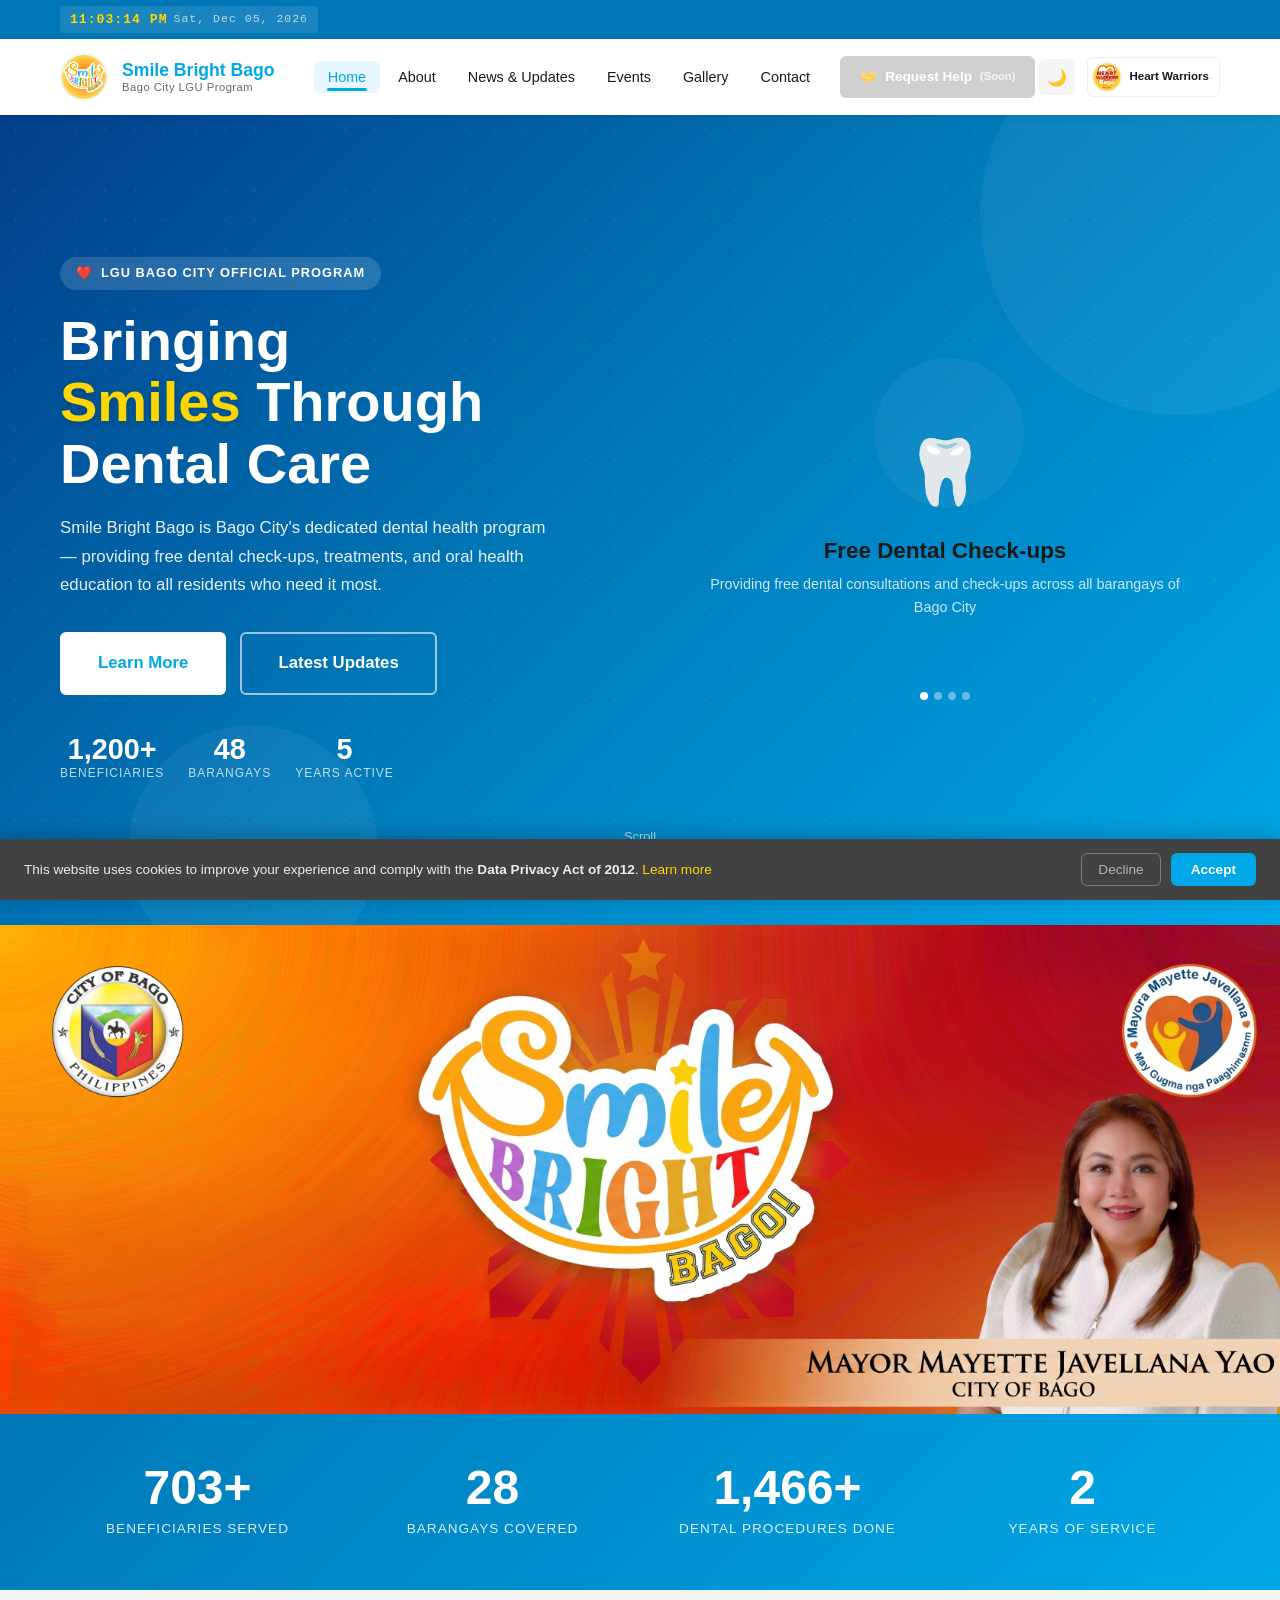
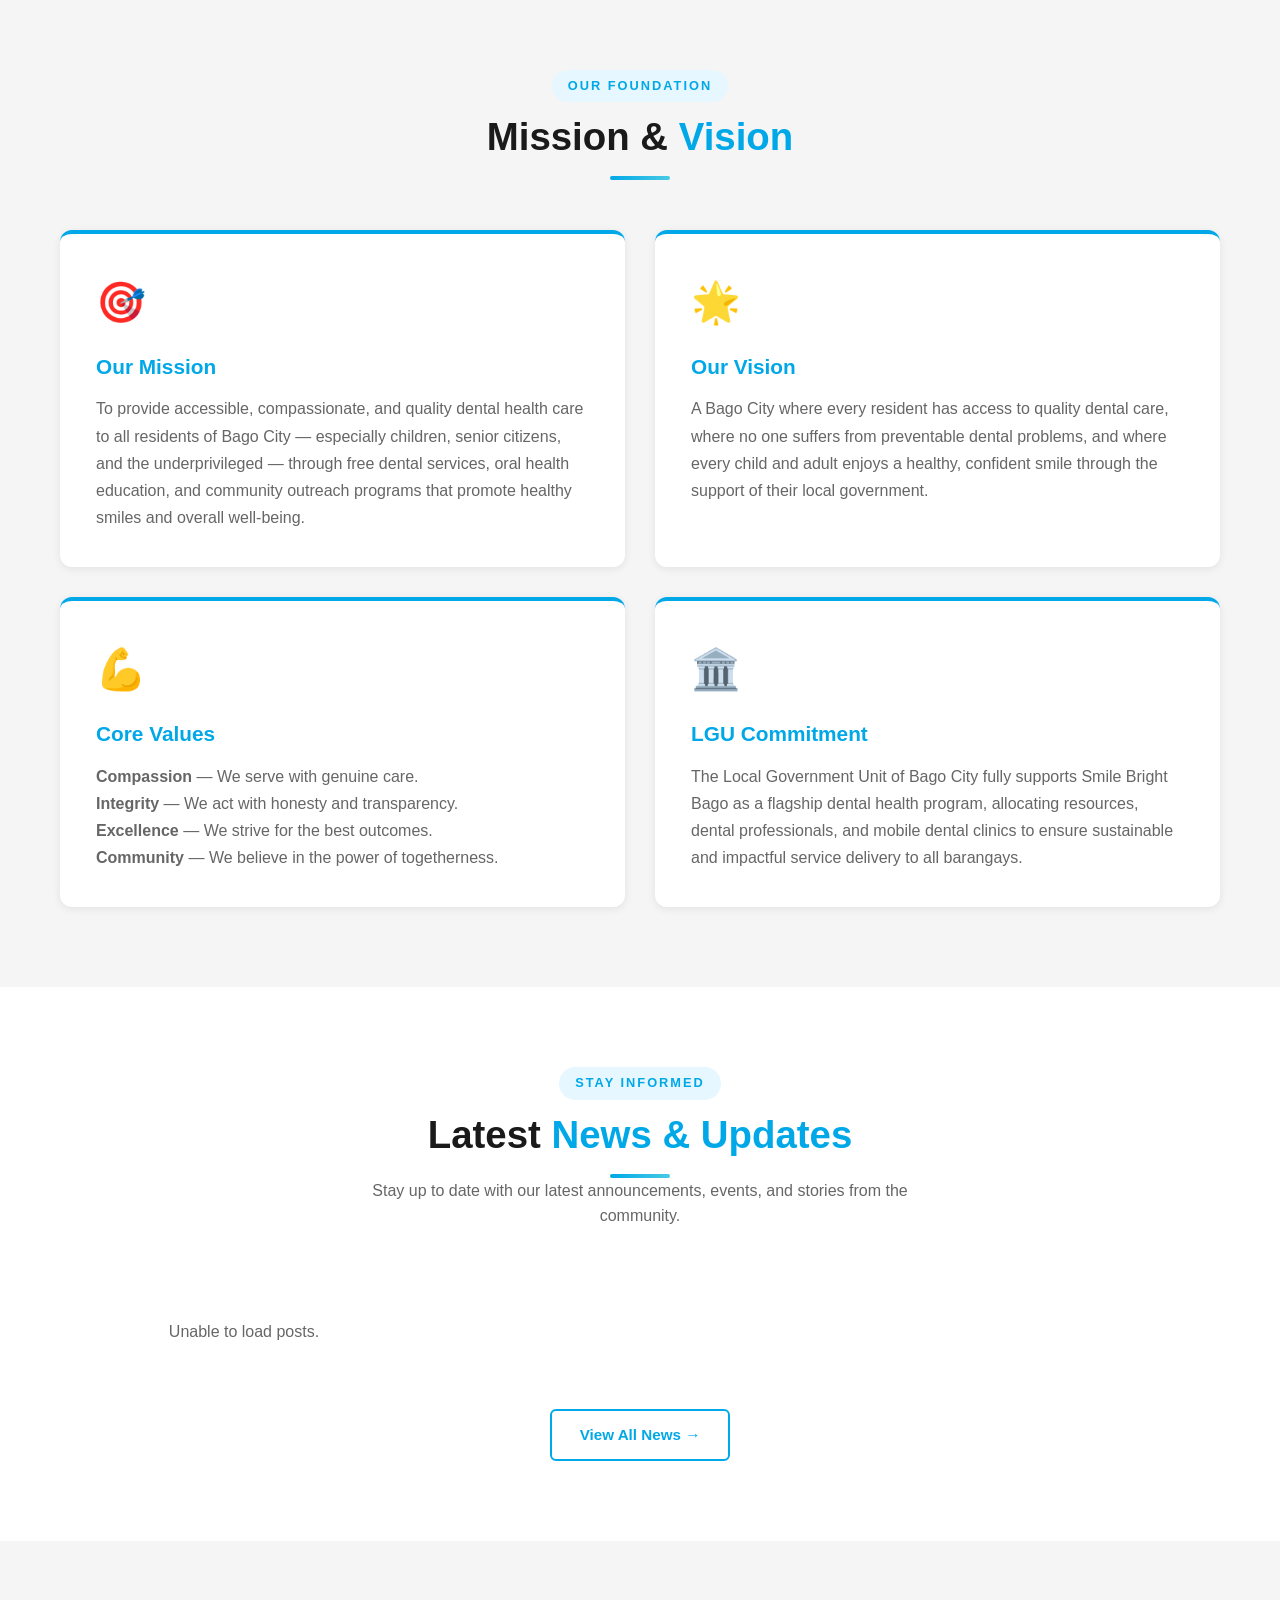
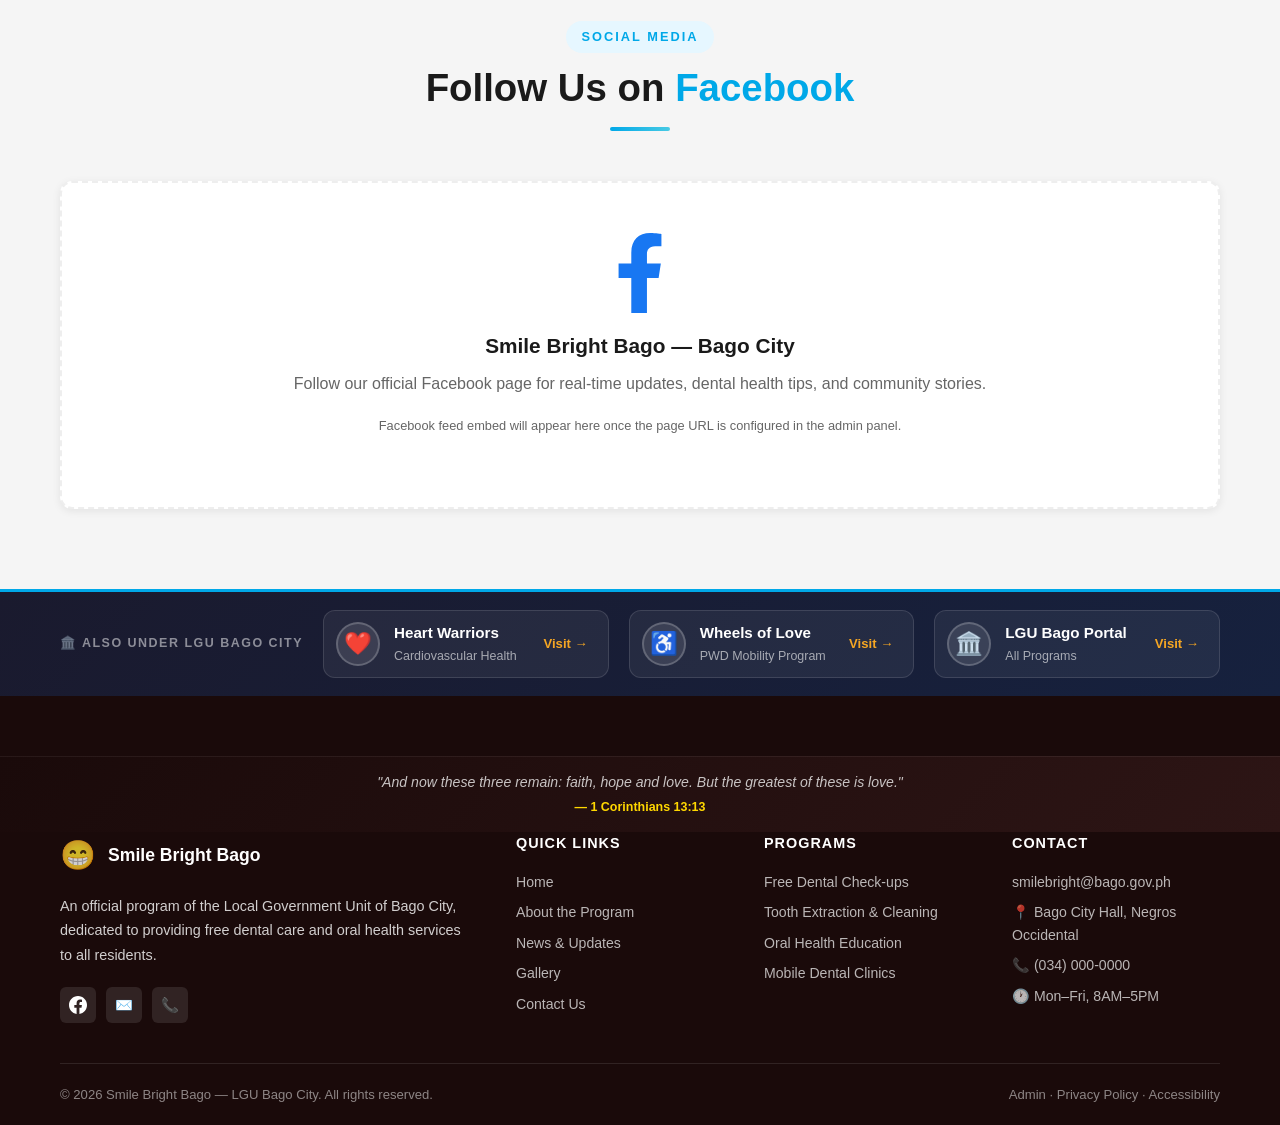
==== commit b2ca832b: "Add Back to Asenso Bago button" ====
--- a/index.html
+++ b/index.html
@@ -489,5 +489,6 @@
 <div class="toast-container"></div>
 <script src="assets/js/main.js"></script>
 <script src="assets/js/content-loader.js"></script>
-</body>
+<script>(function(){var p=new URLSearchParams(window.location.search);if(p.get("from")==="asenso-bago"||document.referrer.indexOf("asenso-bago")>-1){var b=document.createElement("a");b.href="https://asenso-bago.vercel.app";b.style.cssText="position:fixed;bottom:24px;left:50%;transform:translateX(-50%);z-index:9999;background:linear-gradient(135deg,#6b2200,#a03800);color:#fff;text-decoration:none;padding:11px 22px;border-radius:24px;font-family:-apple-system,sans-serif;font-size:13px;font-weight:800;box-shadow:0 4px 18px rgba(0,0,0,.35);display:flex;align-items:center;gap:8px;white-space:nowrap;";b.innerHTML="&#8592; Back to Asenso Bago";document.body.appendChild(b);document.body.style.paddingBottom="80px";}})();</script></body>
 </html>
+
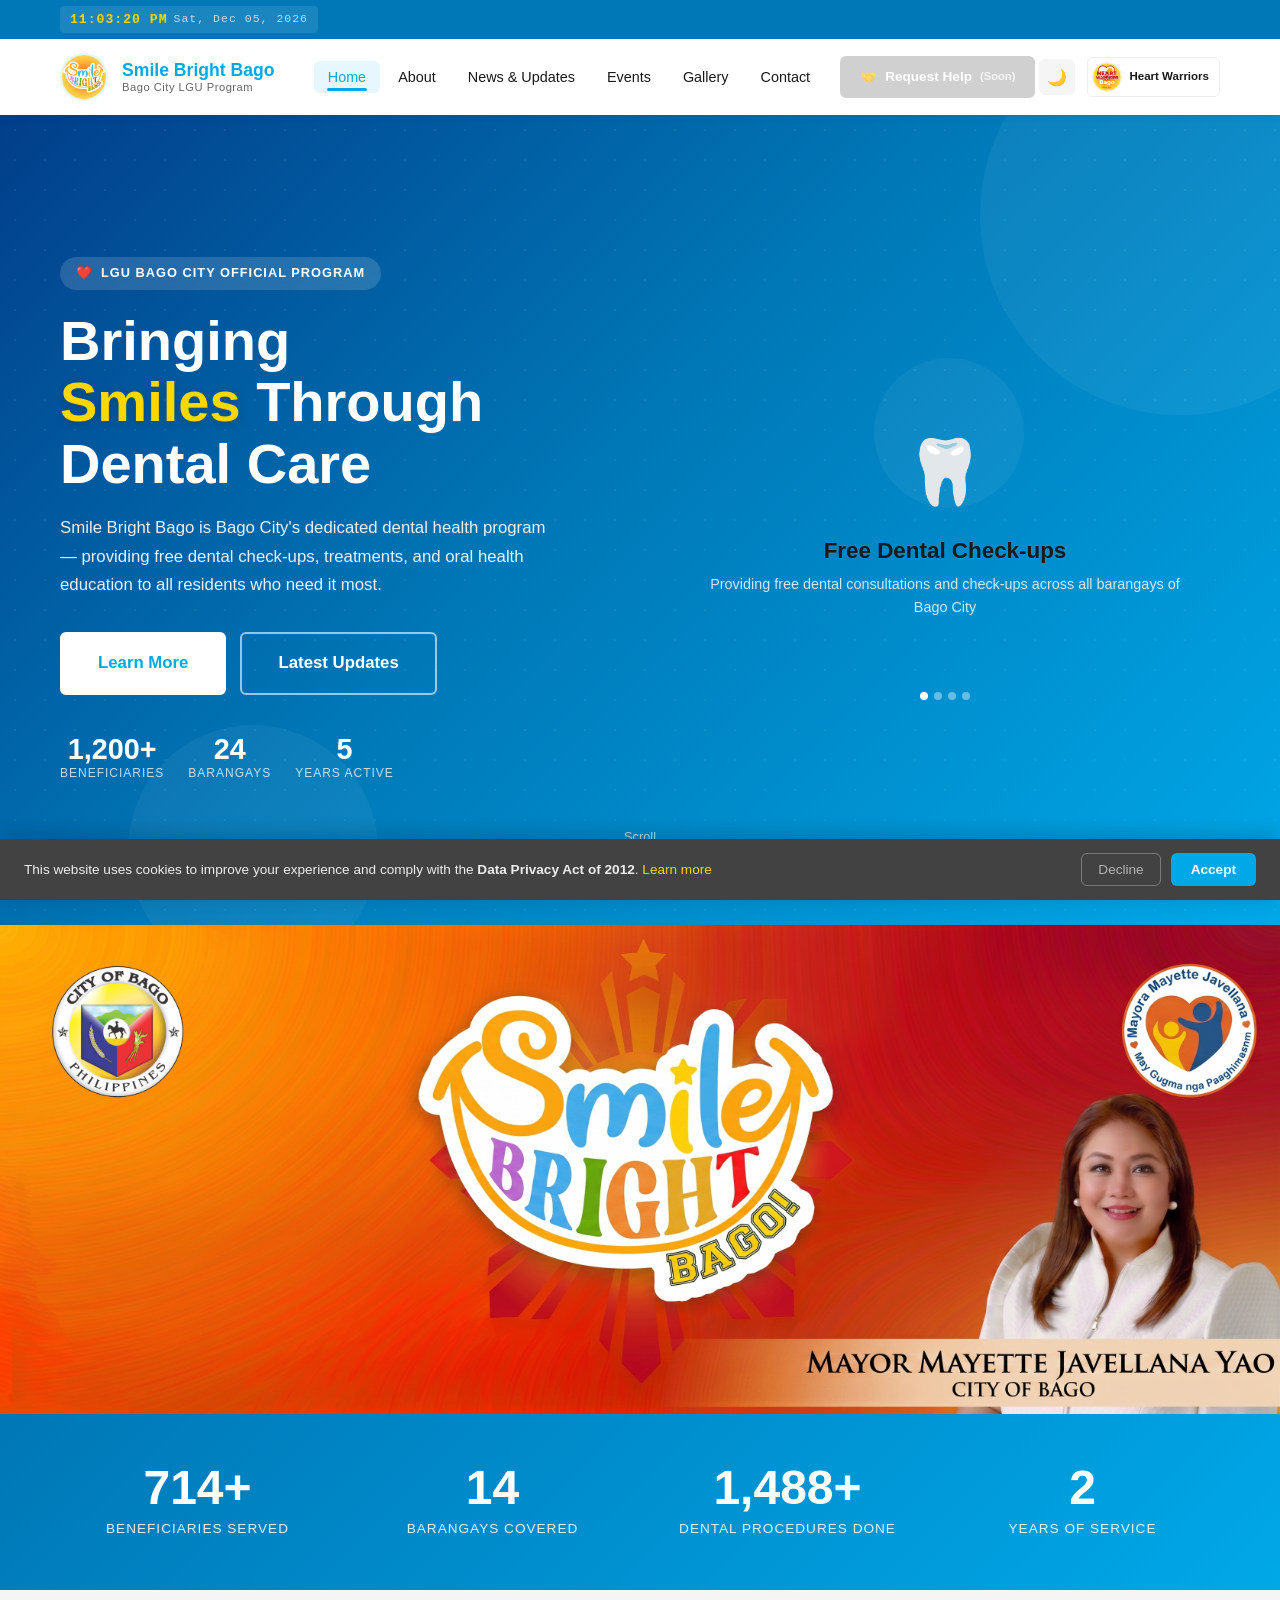
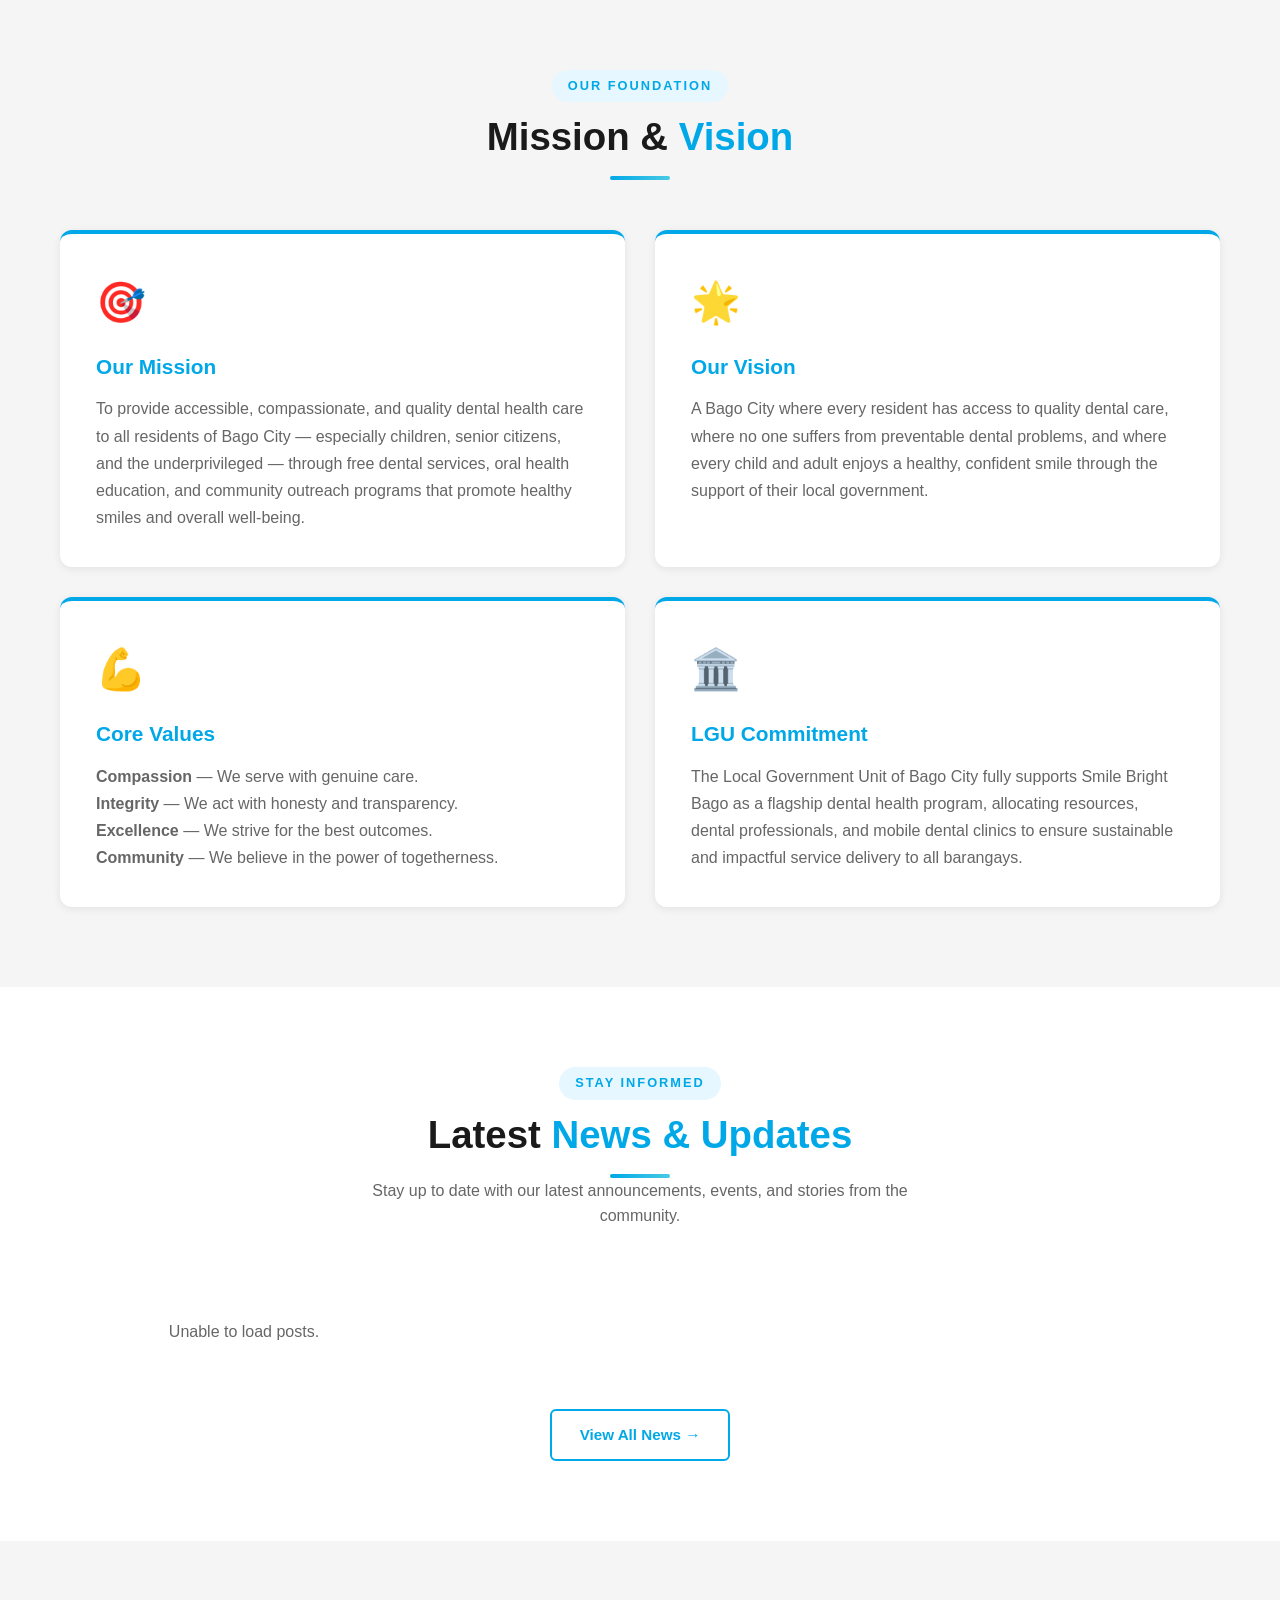
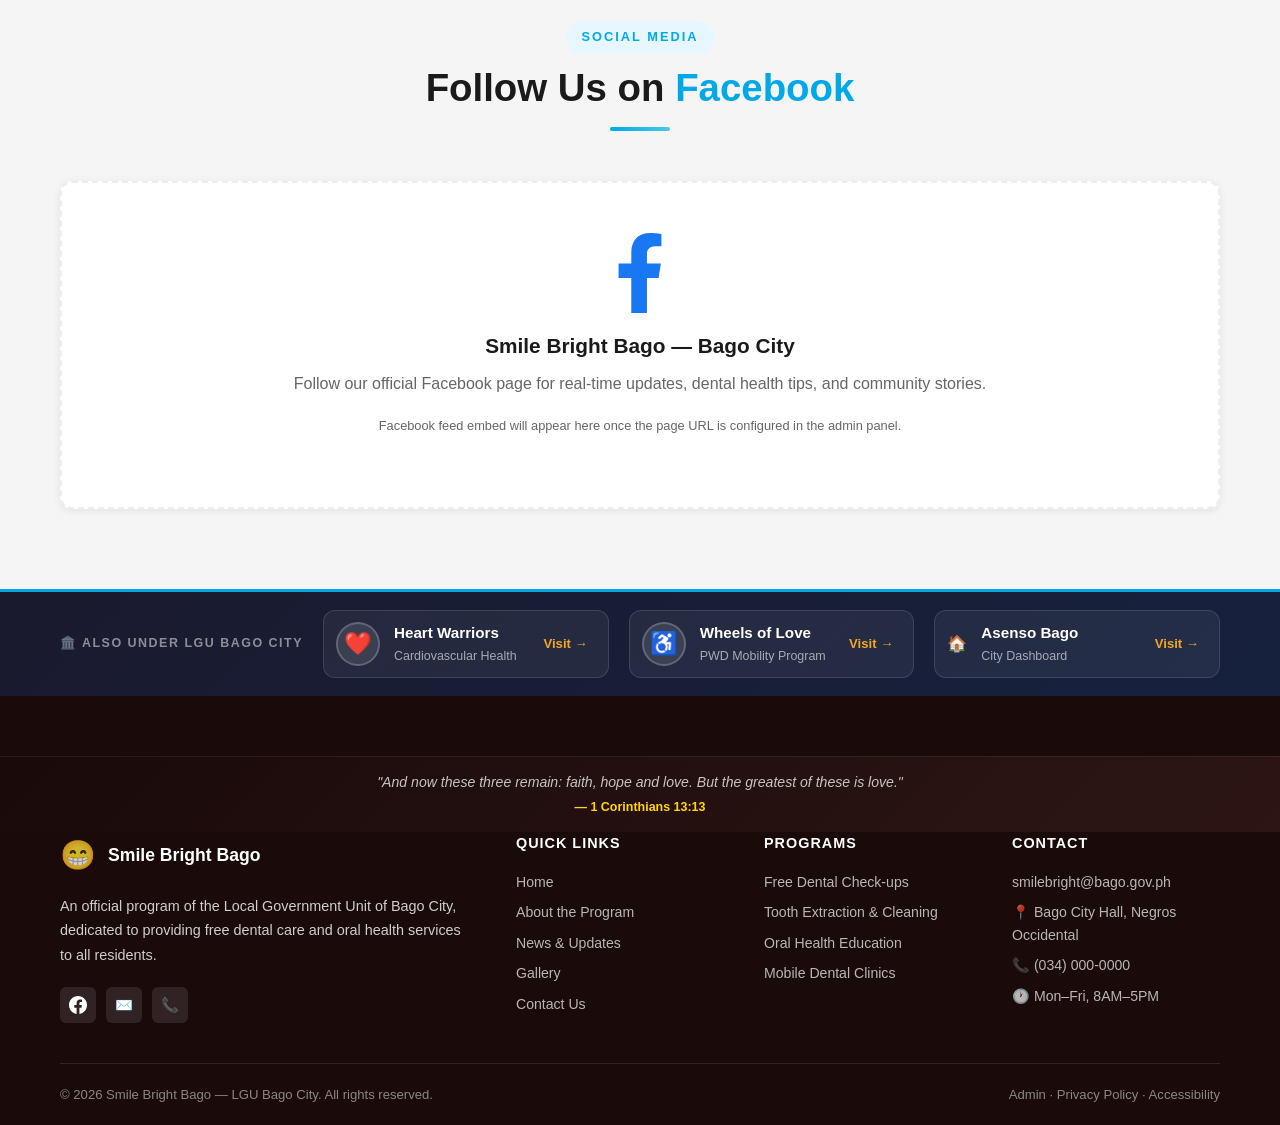
==== commit 714ba9f9: "Fix: 48->24 barangays" ====
--- a/index.html
+++ b/index.html
@@ -158,7 +158,7 @@
             <div class="stat-label" id="dyn-hero-stat1-label">Beneficiaries</div>
           </div>
           <div class="hero-stat">
-            <div class="stat-num" id="dyn-hero-stat2-num" data-counter data-target="48" data-suffix="">0</div>
+            <div class="stat-num" id="dyn-hero-stat2-num" data-counter data-target="24" data-suffix="">0</div>
             <div class="stat-label" id="dyn-hero-stat2-label">Barangays</div>
           </div>
           <div class="hero-stat">
@@ -235,7 +235,7 @@
         <div class="label" id="dyn-stat1-label">Beneficiaries Served</div>
       </div>
       <div class="stat-item">
-        <div class="num" id="dyn-stat2-num" data-counter data-target="48">0</div>
+        <div class="num" id="dyn-stat2-num" data-counter data-target="24">0</div>
         <div class="label" id="dyn-stat2-label">Barangays Covered</div>
       </div>
       <div class="stat-item">
@@ -403,14 +403,7 @@
       </div>
       <span class="sister-arrow">Visit →</span>
     </a>
-    <a href="https://lgu-bago-portal.vercel.app" target="_blank" rel="noopener" class="sister-link">
-      <div class="sister-logo-emoji"><span aria-hidden="true">🏛️</span></div>
-      <div class="sister-info">
-        <strong>LGU Bago Portal</strong>
-        <span>All Programs</span>
-      </div>
-      <span class="sister-arrow">Visit →</span>
-    </a>
+    <a href="https://asenso-bago.vercel.app" class="sister-link"><span class="sister-icon">&#127968;</span><div class="sister-info"><strong>Asenso Bago</strong><span>City Dashboard</span></div><span class="sister-arrow">Visit &rarr;</span></a>
   </div>
 </section>
 
@@ -492,3 +485,4 @@
 <script>(function(){var p=new URLSearchParams(window.location.search);if(p.get("from")==="asenso-bago"||document.referrer.indexOf("asenso-bago")>-1){var b=document.createElement("a");b.href="https://asenso-bago.vercel.app";b.style.cssText="position:fixed;bottom:24px;left:50%;transform:translateX(-50%);z-index:9999;background:linear-gradient(135deg,#6b2200,#a03800);color:#fff;text-decoration:none;padding:11px 22px;border-radius:24px;font-family:-apple-system,sans-serif;font-size:13px;font-weight:800;box-shadow:0 4px 18px rgba(0,0,0,.35);display:flex;align-items:center;gap:8px;white-space:nowrap;";b.innerHTML="&#8592; Back to Asenso Bago";document.body.appendChild(b);document.body.style.paddingBottom="80px";}})();</script></body>
 </html>
 
+
